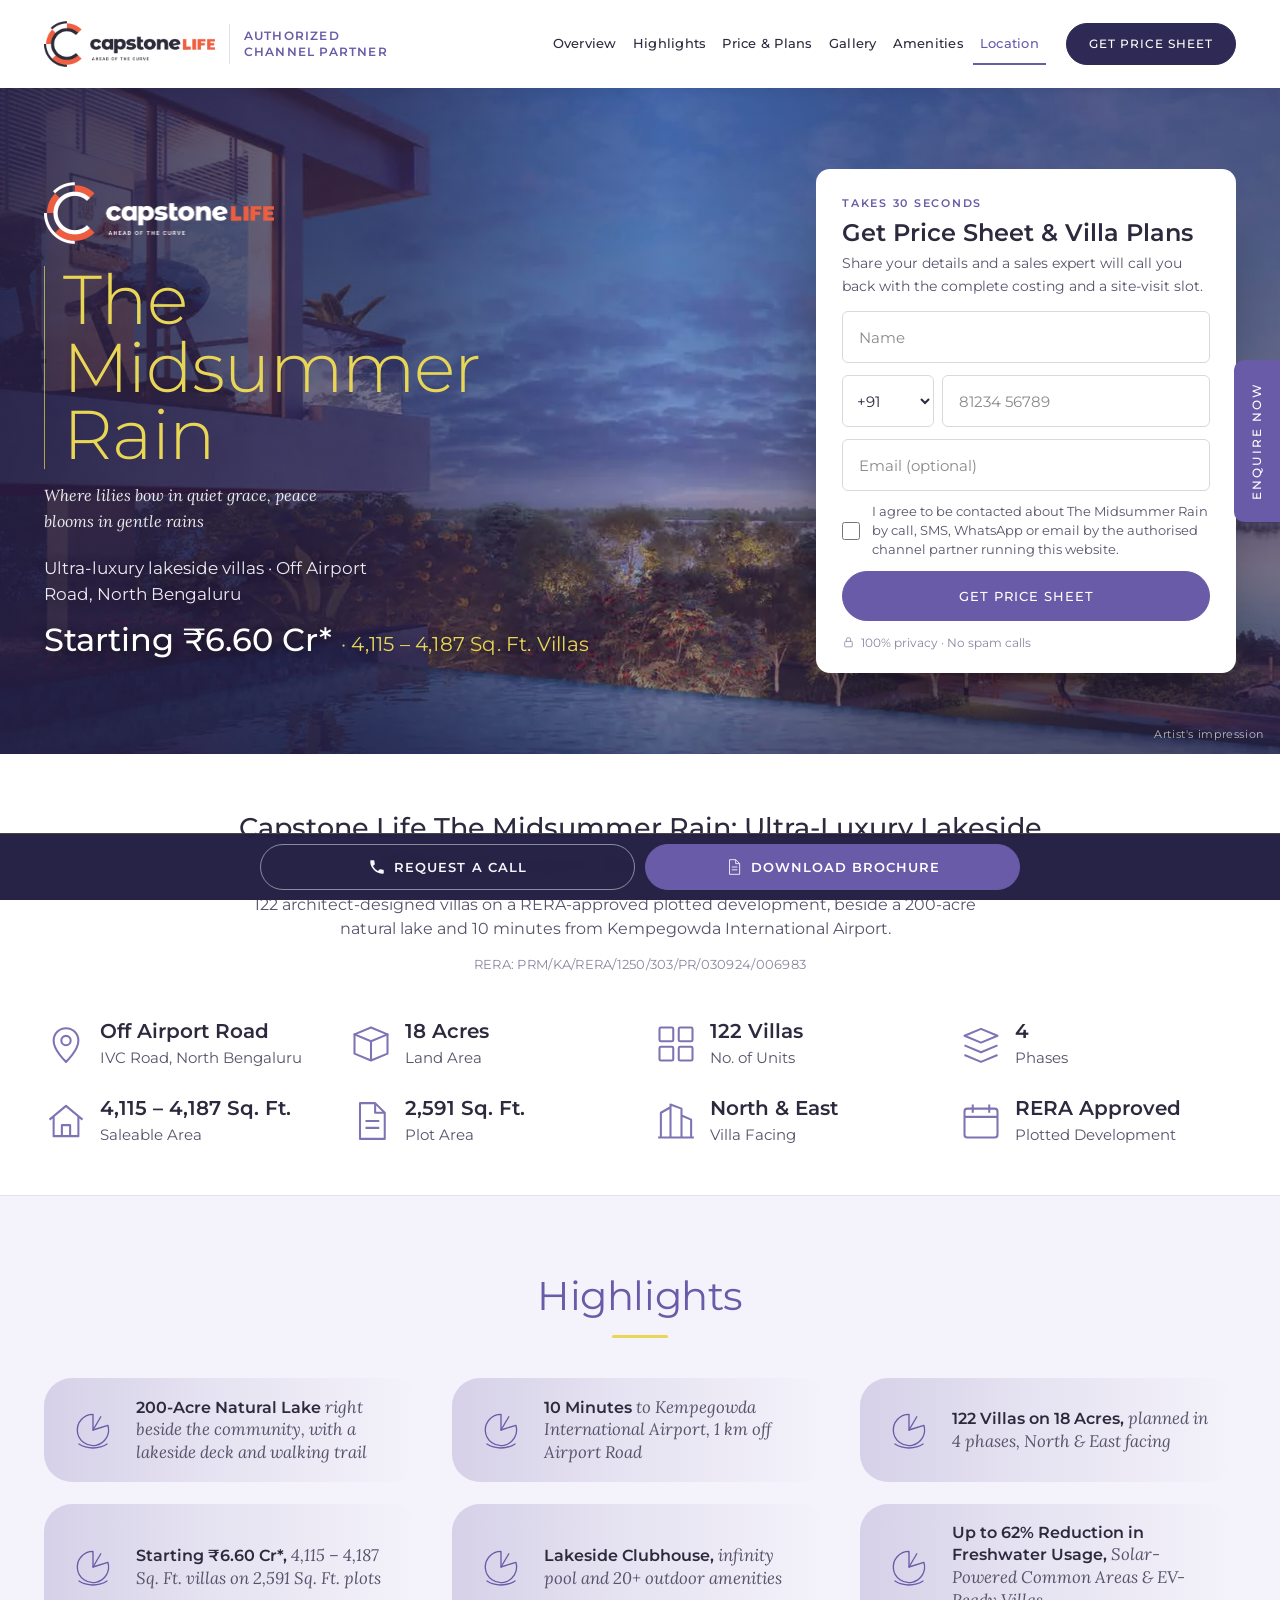
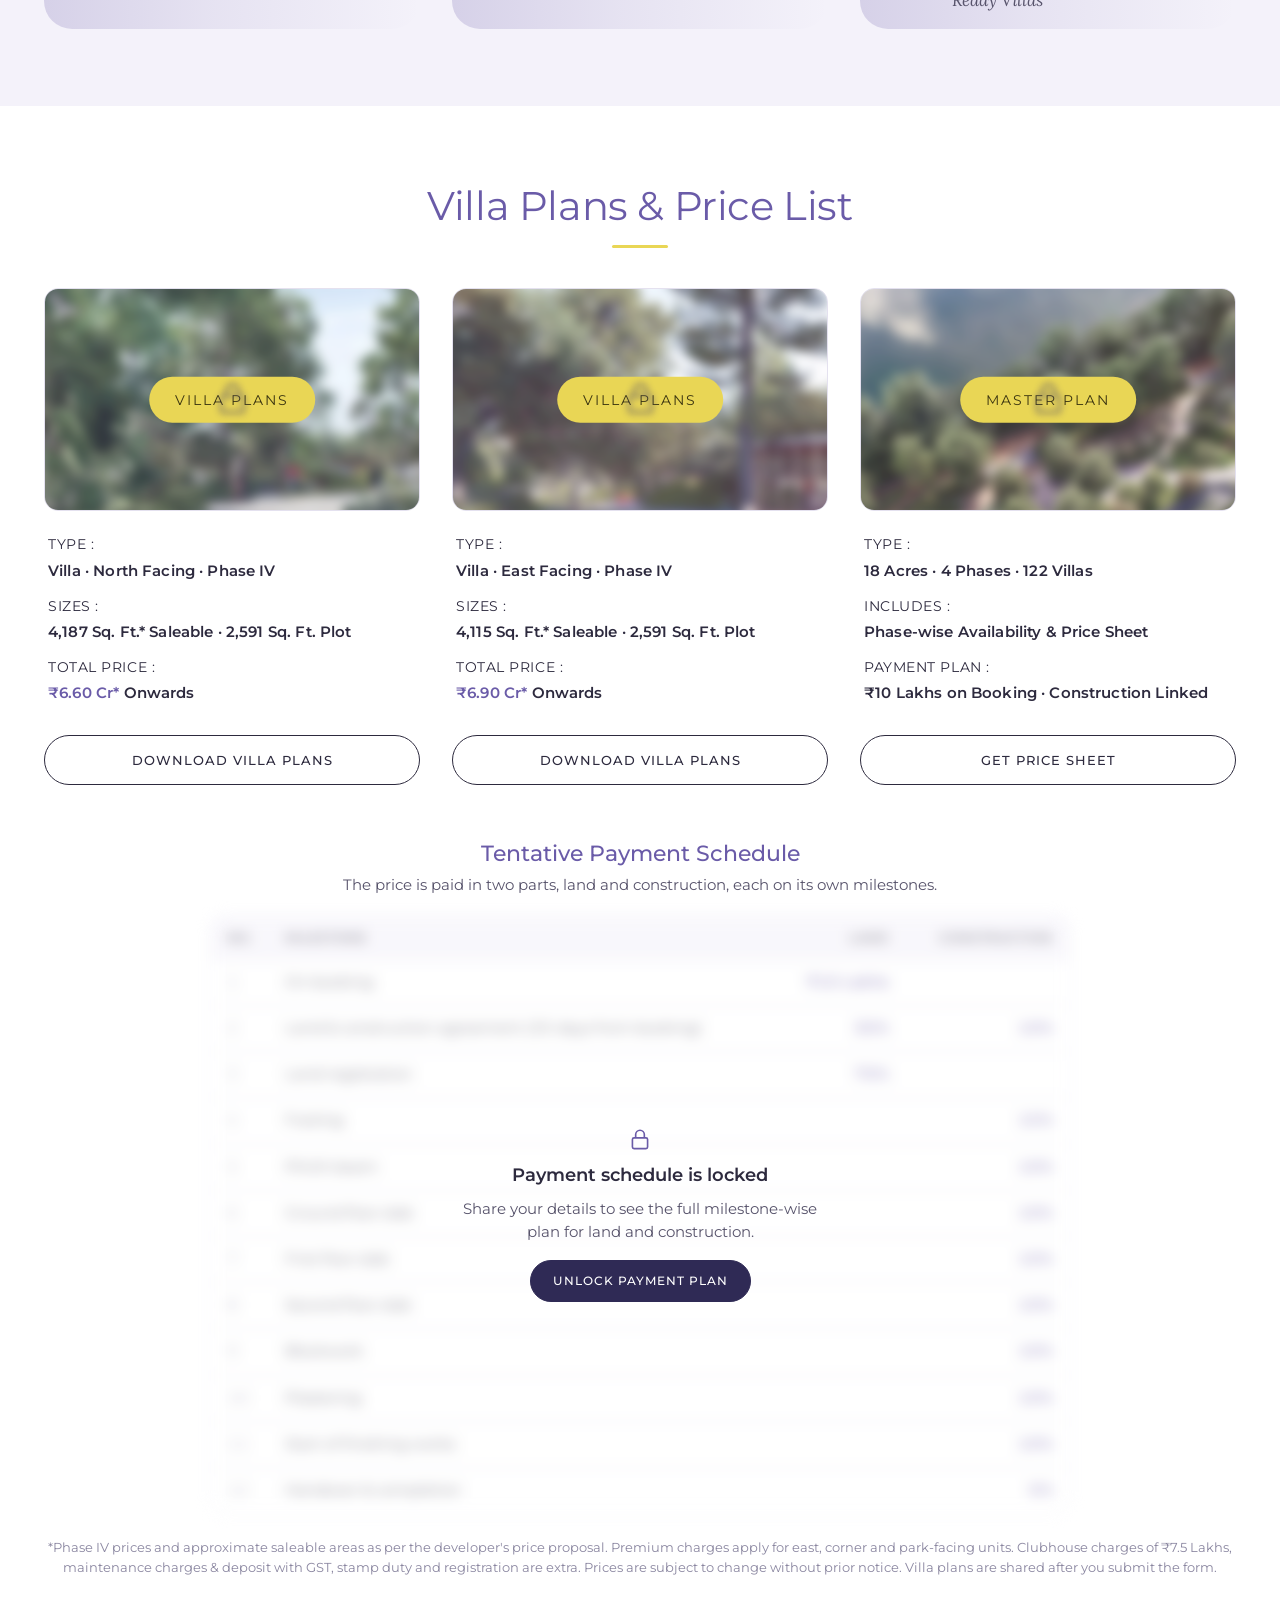
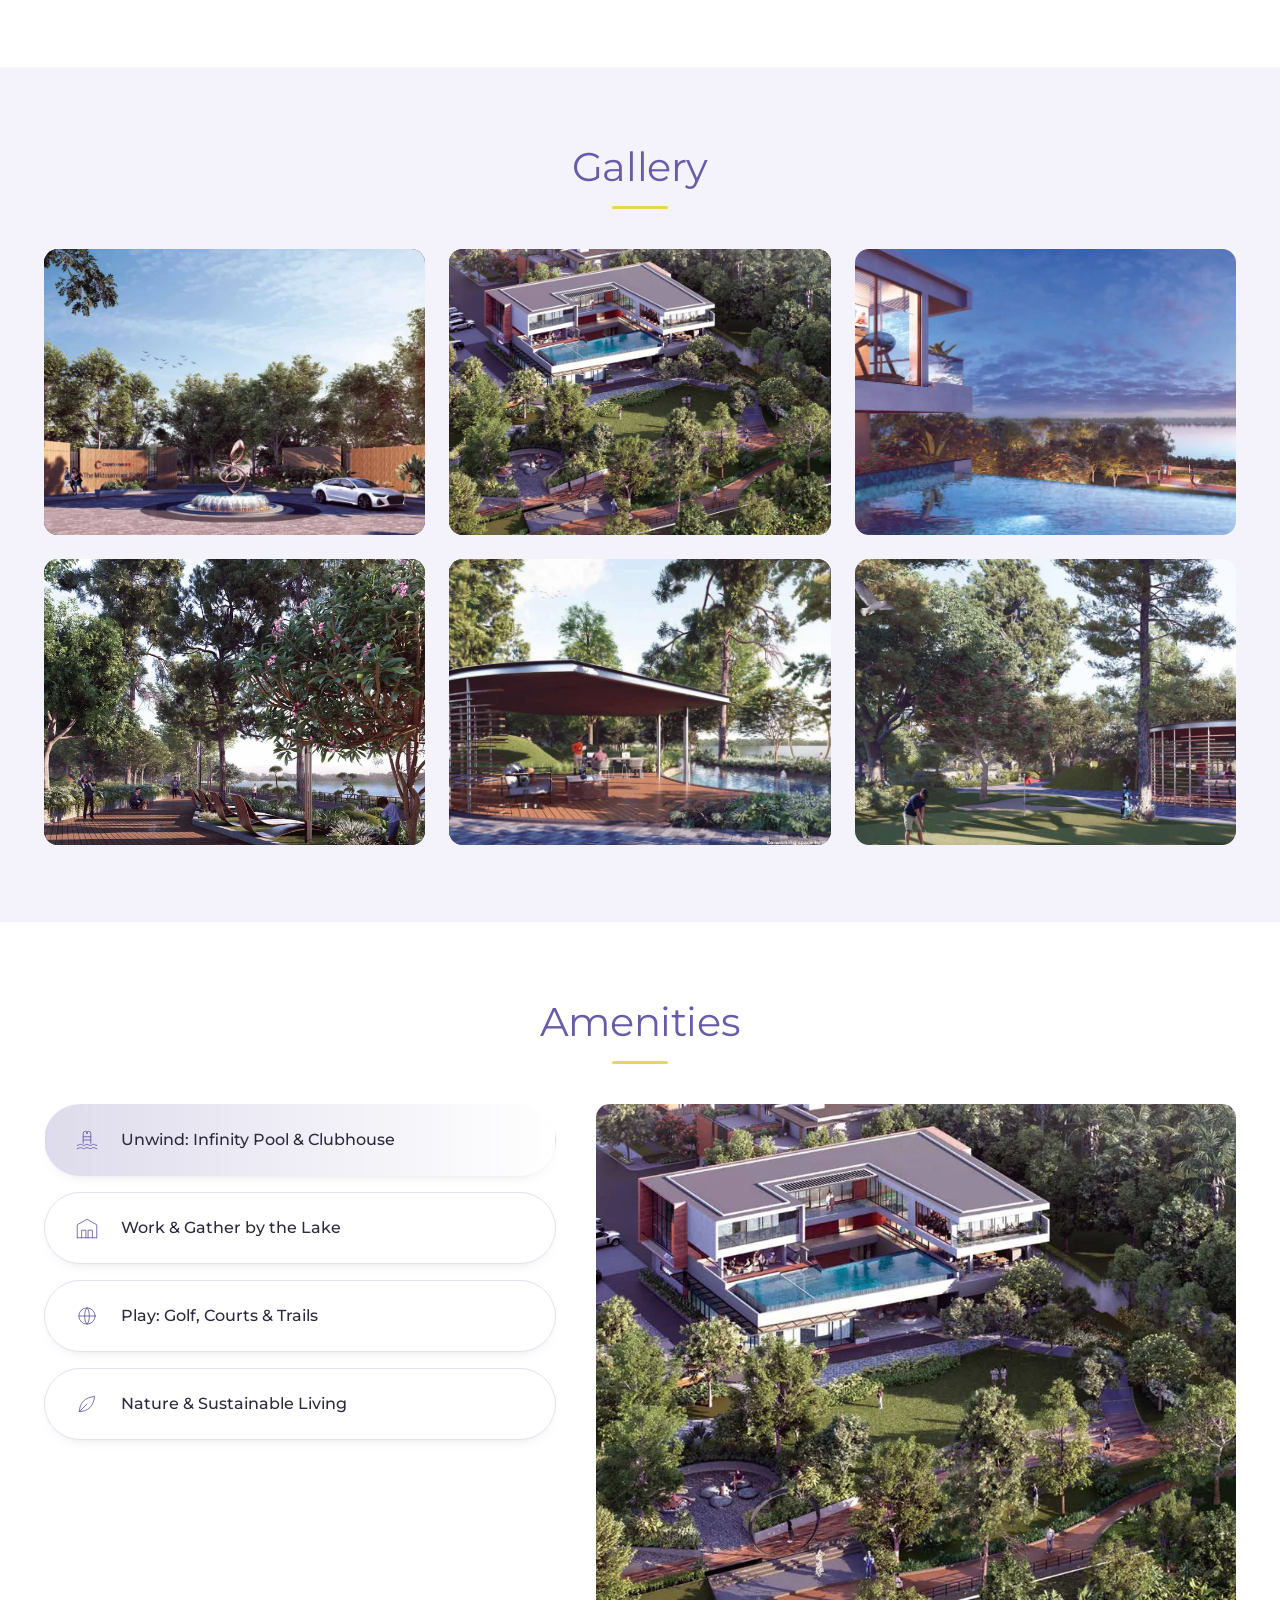
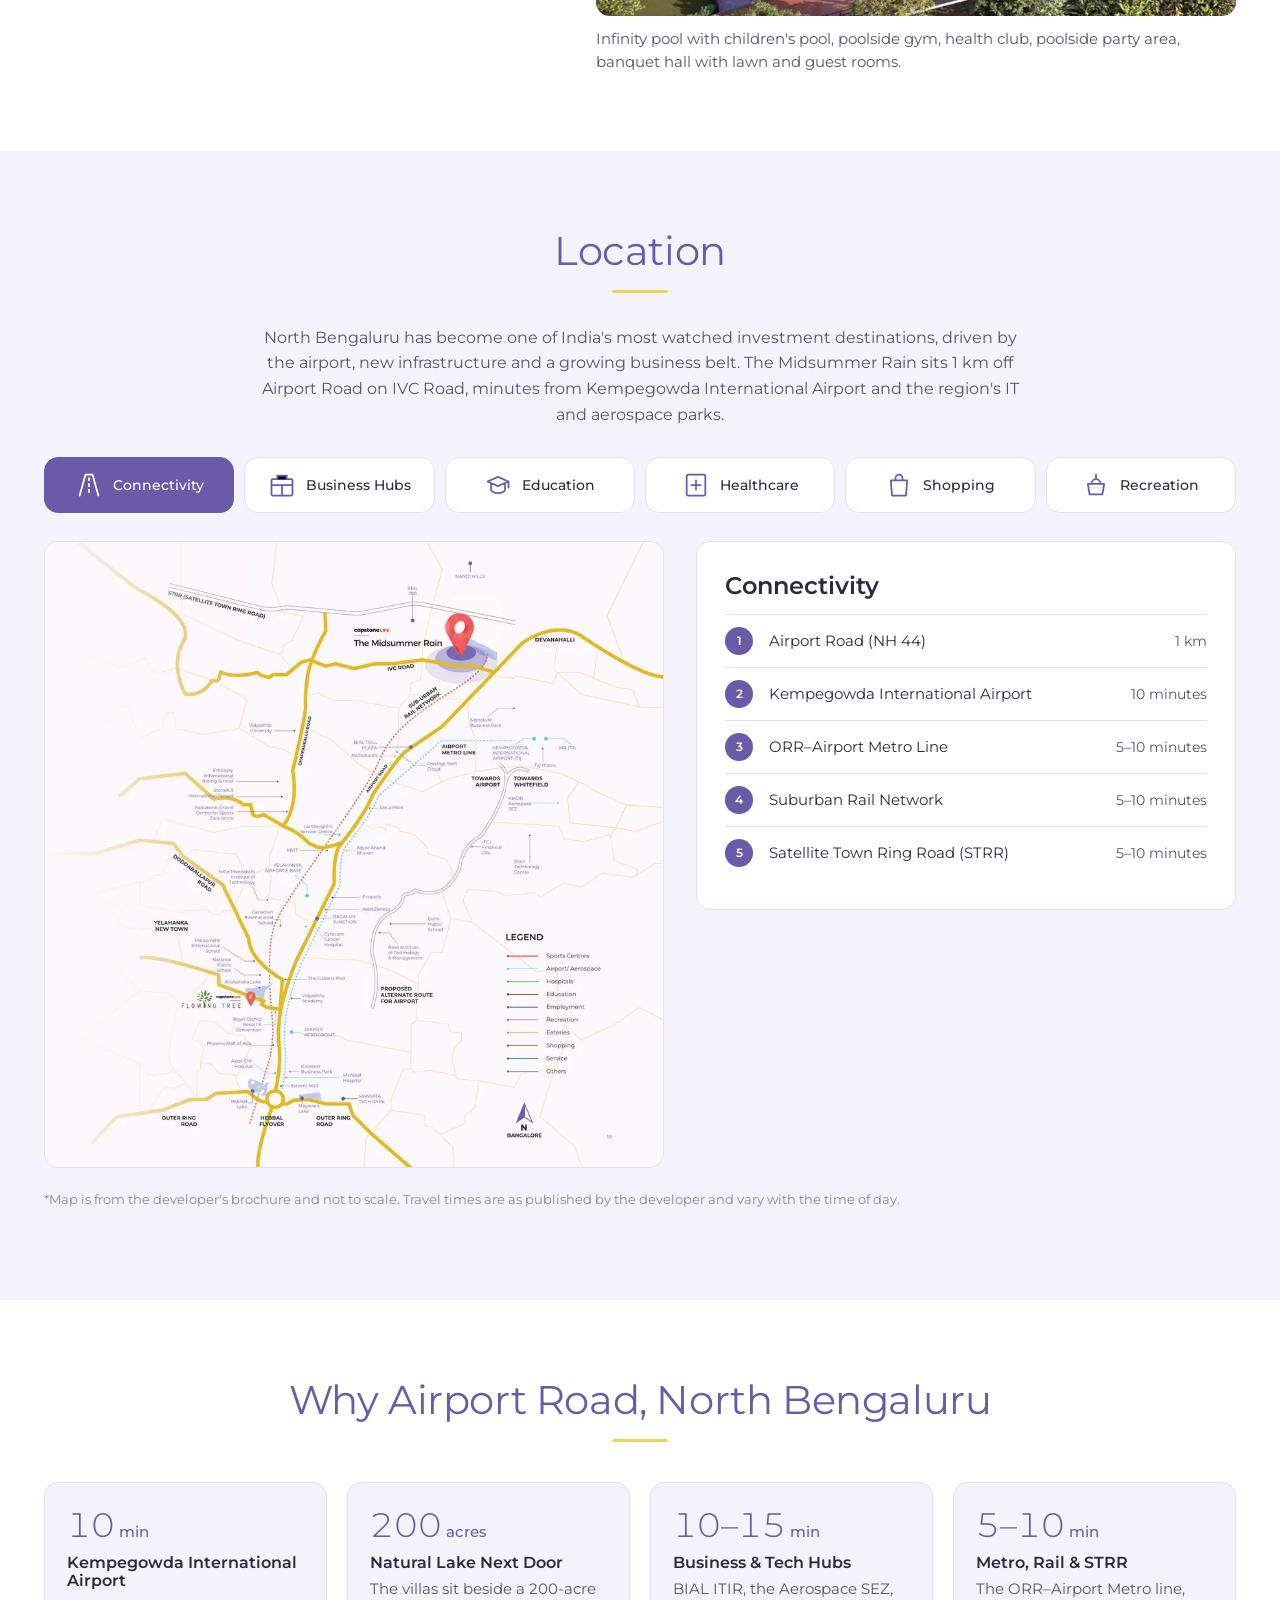
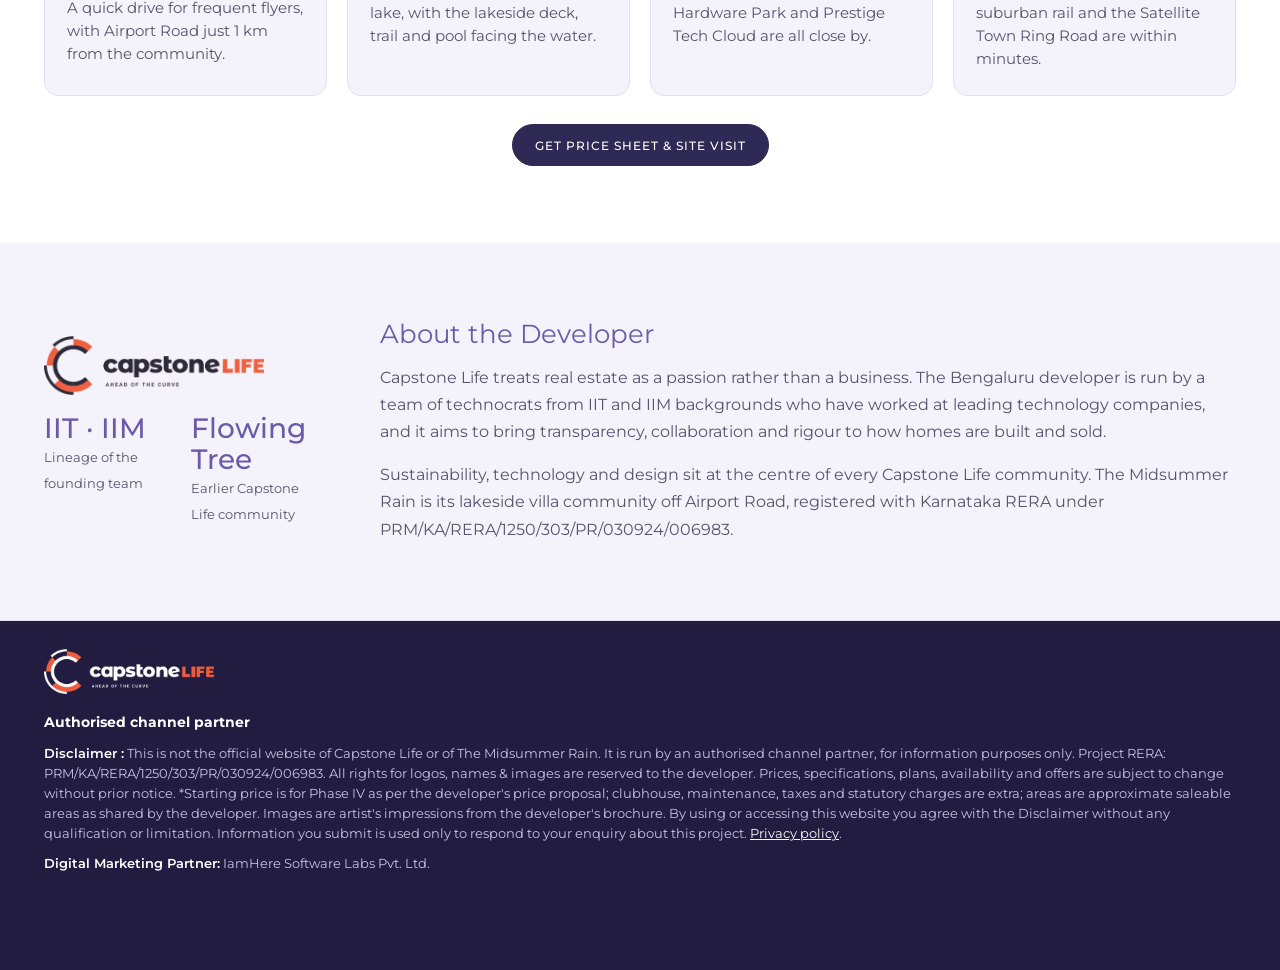
==== index.html @ d6fd60e6 "Add files via upload" ====
<!doctype html><html><head><meta charset=utf8><meta name=viewport content="width=device-width,initial-scale=1,viewport-fit=cover"><style>:root{color-scheme:light;box-sizing:border-box;padding-top:env(safe-area-inset-top,0px);padding-bottom:env(safe-area-inset-bottom,0px)}html{scroll-padding-top:env(safe-area-inset-top,0px)}body{margin:0;padding:0;font:14px -apple-system,BlinkMacSystemFont,sans-serif;background:#fff;color:#000}img{max-width:100%}[hidden]:not([hidden=until-found i]){display:none!important}</style></head><body>
<!DOCTYPE html>
<html lang="en-IN">
<head>
<meta charset="utf-8">
<meta name="viewport" content="width=device-width, initial-scale=1, viewport-fit=cover">
<title>The Midsummer Rain</title>
<meta name="claude:viewport-fit-sides" content="cover">
<meta name="description" content="Capstone Life The Midsummer Rain: ultra-luxury lakeside villas off Airport Road, North Bengaluru. 122 villas on 18 acres in 4 phases, 4,115 – 4,187 sq. ft. villas on 2,591 sq. ft. plots from ₹6.60 Cr*, North & East facing, beside a 200-acre natural lake, 10 minutes from KIAL. RERA approved.">
<meta name="theme-color" content="#2F2A55">
<meta property="og:type" content="website">
<meta property="og:title" content="Capstone Life The Midsummer Rain | Lakeside Villas off Airport Road, North Bengaluru">
<meta property="og:description" content="122 ultra-luxury villas on 18 acres beside a 200-acre natural lake, 10 minutes from Kempegowda International Airport. 4,115 – 4,187 sq. ft. villas from ₹6.60 Cr*.">
<meta property="og:image" content="assets/img/pool-1600.webp">
<meta name="twitter:card" content="summary_large_image">
<link rel="preconnect" href="https://fonts.googleapis.com">
<link rel="preconnect" href="https://fonts.gstatic.com" crossorigin>
<link href="https://fonts.googleapis.com/css2?family=Montserrat:wght@300;400;500;600;700&family=Lora:ital,wght@1,400;1,500&display=swap" rel="stylesheet">
<link rel="stylesheet" href="assets/css/styles.css">
<link rel="stylesheet" href="assets/css/brand.css">
<link rel="stylesheet" href="assets/css/capstone.css">
<script src="assets/js/config.js"></script>
<script>
  window.dataLayer = window.dataLayer || [];
  (function (id) {
    if (!id) return;
    (function(w,d,s,l,i){w[l]=w[l]||[];w[l].push({'gtm.start':new Date().getTime(),event:'gtm.js'});var f=d.getElementsByTagName(s)[0],j=d.createElement(s),dl=l!='dataLayer'?'&l='+l:'';j.async=true;j.src='https://www.googletagmanager.com/gtm.js?id='+i+dl;f.parentNode.insertBefore(j,f);})(window,document,'script','dataLayer',id);
  })(window.SS_CONFIG && window.SS_CONFIG.gtmId);
</script>
<script type="application/ld+json">
{
  "@context": "https://schema.org",
  "@type": "Residence",
  "name": "Capstone Life The Midsummer Rain",
  "description": "Ultra-luxury lakeside villas on a RERA-approved plotted development by Capstone Life, off Airport Road, North Bengaluru.",
  "address": {"@type": "PostalAddress", "addressLocality": "Bengaluru", "addressRegion": "Karnataka", "addressCountry": "IN"}
}
</script>
</head>

<body>
<svg class="sprite" width="0" height="0" aria-hidden="true" focusable="false">
  <symbol id="i-phone" viewBox="0 0 24 24"><path fill="currentColor" d="M6.6 10.8a15.1 15.1 0 0 0 6.6 6.6l2.2-2.2c.3-.3.7-.4 1-.2 1.1.4 2.3.6 3.6.6.6 0 1 .4 1 1V20c0 .6-.4 1-1 1A17 17 0 0 1 3 4c0-.6.4-1 1-1h3.5c.6 0 1 .4 1 1 0 1.3.2 2.5.6 3.6.1.3 0 .7-.2 1z"/></symbol>
  <symbol id="i-wa" viewBox="0 0 24 24"><path fill="currentColor" d="M12 2a10 10 0 0 0-8.6 15.1L2 22l5-1.3A10 10 0 1 0 12 2zm0 18.2c-1.6 0-3.1-.4-4.4-1.2l-.3-.2-3 .8.8-2.9-.2-.3A8.2 8.2 0 1 1 12 20.2zm4.5-6.1c-.2-.1-1.5-.7-1.7-.8-.2-.1-.4-.1-.6.1l-.8 1c-.1.2-.3.2-.5.1a6.7 6.7 0 0 1-3.3-2.9c-.3-.4.2-.4.7-1.4.1-.2 0-.3 0-.5l-.8-1.8c-.2-.5-.4-.4-.6-.4h-.5c-.2 0-.5.1-.7.3-.2.3-.9.9-.9 2.2s.9 2.5 1 2.7c.1.2 1.8 2.8 4.4 3.9 1.6.7 2.3.8 3.1.6.5-.1 1.5-.6 1.7-1.2.2-.6.2-1.1.2-1.2-.1-.1-.3-.2-.5-.3z"/></symbol>
  <symbol id="i-lock" viewBox="0 0 24 24"><rect x="5" y="10" width="14" height="10" rx="1.5" fill="none" stroke="currentColor" stroke-width="1.5"/><path d="M8 10V7a4 4 0 0 1 8 0v3" fill="none" stroke="currentColor" stroke-width="1.5"/></symbol>
  <symbol id="i-check" viewBox="0 0 24 24"><circle cx="12" cy="12" r="11" fill="none" stroke="currentColor" stroke-width="1.4"/><path d="M7 12.5l3.2 3.2L17 9" fill="none" stroke="currentColor" stroke-width="1.8" stroke-linecap="round" stroke-linejoin="round"/></symbol>
  <symbol id="i-close" viewBox="0 0 24 24"><path d="M6 6l12 12M18 6L6 18" stroke="currentColor" stroke-width="1.8" stroke-linecap="round"/></symbol>
  <symbol id="i-school" viewBox="0 0 24 24"><path d="M3 9l9-4 9 4-9 4z M6 11v5c0 1.5 3 3 6 3s6-1.5 6-3v-5M21 9v6" fill="none" stroke="currentColor" stroke-width="1.5" stroke-linejoin="round"/></symbol>
  <symbol id="i-hospital" viewBox="0 0 24 24"><rect x="4" y="3" width="16" height="18" rx="1.5" fill="none" stroke="currentColor" stroke-width="1.5"/><path d="M12 8v8M8 12h8" stroke="currentColor" stroke-width="1.5" stroke-linecap="round"/></symbol>
  <symbol id="i-office" viewBox="0 0 24 24"><rect x="3" y="7" width="18" height="14" rx="1" fill="none" stroke="currentColor" stroke-width="1.5"/><path d="M8 7V4h8v3M3 12h18M12 12v9" stroke="currentColor" stroke-width="1.5"/></symbol>
  <symbol id="i-leisure" viewBox="0 0 24 24"><path d="M5 11h14l-1.5 9h-11zM8 11a4 4 0 0 1 8 0M12 3v3" fill="none" stroke="currentColor" stroke-width="1.5" stroke-linecap="round" stroke-linejoin="round"/></symbol>
  <symbol id="i-bag" viewBox="0 0 24 24"><path d="M5 8h14l-1 13H6z M9 8V6a3 3 0 0 1 6 0v2" fill="none" stroke="currentColor" stroke-width="1.5" stroke-linejoin="round"/></symbol>
  <symbol id="i-road" viewBox="0 0 24 24"><path d="M4 21L9 3h6l5 18M12 6v2M12 11v2M12 16v2" fill="none" stroke="currentColor" stroke-width="1.5" stroke-linecap="round" stroke-linejoin="round"/></symbol>
  <symbol id="i-lily" viewBox="0 0 64 64"><g fill="none" stroke="currentColor" stroke-width="1.7" stroke-linecap="round" stroke-linejoin="round"><path d="M32 12a20 20 0 1 0 19 14L32 32z"/><path d="M32 32l10-17M14 50c6 4 12 5 18 5s12-1 18-5"/></g></symbol>
  <symbol id="i-root" viewBox="0 0 64 64"><g fill="none" stroke="currentColor" stroke-width="1.7" stroke-linecap="round" stroke-linejoin="round"><circle cx="32" cy="17" r="11"/><path d="M32 28v12M32 40c-3 5-9 7-15 8M32 40c3 5 9 7 15 8M32 40v14M26 45c-2 4-2 7-1 11M38 45c2 4 2 7 1 11M10 40h44"/></g></symbol>
  <!-- key fact icons -->
  <symbol id="f-pin" viewBox="0 0 32 32"><g fill="none" stroke="currentColor" stroke-width="1.5" stroke-linejoin="round"><path d="M16 29s9-8.2 9-15.5a9 9 0 0 0-18 0C7 20.8 16 29 16 29z"/><circle cx="16" cy="13.5" r="3.4"/></g></symbol>
  <symbol id="f-area" viewBox="0 0 32 32"><g fill="none" stroke="currentColor" stroke-width="1.5" stroke-linecap="round" stroke-linejoin="round"><path d="M4 9l12-5 12 5-12 5z"/><path d="M4 9v14l12 5 12-5V9M16 14v14"/></g></symbol>
  <symbol id="f-units" viewBox="0 0 32 32"><g fill="none" stroke="currentColor" stroke-width="1.5" stroke-linejoin="round"><rect x="4" y="4" width="10" height="10" rx="1"/><rect x="18" y="4" width="10" height="10" rx="1"/><rect x="4" y="18" width="10" height="10" rx="1"/><rect x="18" y="18" width="10" height="10" rx="1"/></g></symbol>
  <symbol id="f-tower" viewBox="0 0 32 32"><g fill="none" stroke="currentColor" stroke-width="1.5" stroke-linejoin="round"><path d="M5 28V10l7-4v22M12 28V4l8 3v21M20 28V12l7 3v13M3 28h26"/></g></symbol>
  <symbol id="f-floors" viewBox="0 0 32 32"><g fill="none" stroke="currentColor" stroke-width="1.5" stroke-linejoin="round"><path d="M4 24l12 5 12-5M4 17l12 5 12-5M4 10l12-5 12 5-12 5z"/></g></symbol>
  <symbol id="f-home" viewBox="0 0 32 32"><g fill="none" stroke="currentColor" stroke-width="1.5" stroke-linejoin="round"><path d="M4 15L16 5l12 10M7 13v14h18V13"/><path d="M13 27v-8h6v8"/></g></symbol>
  <symbol id="f-doc" viewBox="0 0 32 32"><g fill="none" stroke="currentColor" stroke-width="1.5" stroke-linejoin="round"><path d="M8 3h11l7 7v19H8z M19 3v7h7"/><path d="M12 16h10M12 21h10"/></g></symbol>
  <symbol id="f-cal" viewBox="0 0 32 32"><g fill="none" stroke="currentColor" stroke-width="1.5" stroke-linejoin="round"><rect x="4" y="7" width="24" height="21" rx="2"/><path d="M4 13h24M10 4v6M22 4v6"/></g></symbol>
  <!-- amenity / zone icons -->
  <symbol id="a-pool" viewBox="0 0 48 48"><g fill="none" stroke="currentColor" stroke-width="1.6" stroke-linecap="round"><path d="M17 30V12a4 4 0 0 1 8 0M31 30V12a4 4 0 0 0-8 0M17 18h14M17 24h14"/><path d="M6 34c3 0 3-2 6-2s3 2 6 2 3-2 6-2 3 2 6 2 3-2 6-2 3 2 6 2M6 40c3 0 3-2 6-2s3 2 6 2 3-2 6-2 3 2 6 2 3-2 6-2 3 2 6 2"/></g></symbol>
  <symbol id="a-sport" viewBox="0 0 48 48"><g fill="none" stroke="currentColor" stroke-width="1.6" stroke-linecap="round"><circle cx="24" cy="24" r="15"/><path d="M9 24h30M24 9c-6 4-6 26 0 30M24 9c6 4 6 26 0 30"/></g></symbol>
  <symbol id="a-club" viewBox="0 0 48 48"><g fill="none" stroke="currentColor" stroke-width="1.6" stroke-linecap="round" stroke-linejoin="round"><path d="M6 42V18l18-10 18 10v24M6 42h36M14 42V28h8v14M26 42V28h8v14"/></g></symbol>
  <symbol id="a-leaf" viewBox="0 0 48 48"><g fill="none" stroke="currentColor" stroke-width="1.6" stroke-linecap="round" stroke-linejoin="round"><path d="M10 38c0-16 10-26 28-28-2 18-12 28-28 28zm0 0l14-14"/></g></symbol>
  <symbol id="a-kids" viewBox="0 0 48 48"><g fill="none" stroke="currentColor" stroke-width="1.6" stroke-linecap="round" stroke-linejoin="round"><path d="M8 42l6-28h20l6 28M14 14l20 28M34 14L14 42"/><path d="M4 42h40"/></g></symbol>
  <symbol id="a-top" viewBox="0 0 48 48"><g fill="none" stroke="currentColor" stroke-width="1.6" stroke-linecap="round" stroke-linejoin="round"><path d="M24 6v6M12 18h24l-12 24z"/><path d="M15 24h18M18 30h12"/></g></symbol>
  <symbol id="a-amph" viewBox="0 0 48 48"><g fill="none" stroke="currentColor" stroke-width="1.6" stroke-linecap="round"><path d="M6 36a18 18 0 0 1 36 0M12 36a12 12 0 0 1 24 0M18 36a6 6 0 0 1 12 0M4 40h40"/></g></symbol>
  <symbol id="a-court" viewBox="0 0 48 48"><g fill="none" stroke="currentColor" stroke-width="1.6" stroke-linecap="round" stroke-linejoin="round"><circle cx="24" cy="24" r="17"/><circle cx="24" cy="24" r="6"/><path d="M24 7v4M24 37v4M7 24h4M37 24h4"/></g></symbol>
  <!-- drawn plan placeholders -->
</svg>
<a class="skip" href="#main">Skip to content</a>

<!-- ============ HEADER ============ -->
<header class="site-header" id="top">
  <div class="wrap header-inner">
    <a class="brand brand-cp" href="#top" aria-label="Capstone Life, authorized channel partner. Back to top"><img src="assets/img/capstone-logo.png" width="921" height="248" alt="Capstone Life"><span class="cp-div" aria-hidden="true"></span><span class="cp-label">Authorized<br>Channel Partner</span></a>
    <nav class="site-nav" id="site-nav" aria-label="Sections">
      <a href="#intro">Overview</a>
      <a href="#highlights">Highlights</a>
      <a href="#pricing">Price &amp; Plans</a>
      <a href="#gallery">Gallery</a>
      <a href="#amenities">Amenities</a>
      <a href="#location">Location</a>
    </nav>
    <div class="head-right">
      <a class="phone-pill js-phone" href="#" data-cta="header_call" aria-label="Call sales">
        <span class="flag" aria-hidden="true"><i></i><i></i><i></i></span>
        <span>+91 <span class="js-phone-text"></span></span>
      </a>
      <button class="btn head-cta js-open-enquiry" type="button" data-cta="header_price" data-intent="price">Get Price Sheet</button>
      <button class="menu-btn" type="button" aria-controls="site-nav" aria-expanded="false" aria-label="Open menu"><span></span><span></span><span></span></button>
    </div>
  </div>
</header>

<main id="main">

<!-- ============ HERO ============ -->
<section class="banner hero hero--art" id="hero" aria-label="The Midsummer Rain">
  <img class="hero-photo" src="assets/img/pool-1600.webp" srcset="assets/img/pool-900.webp 900w, assets/img/pool-1600.webp 1600w" sizes="100vw" width="1600" height="1029" alt="Artist's impression of the infinity pool overlooking the natural lake at dusk" fetchpriority="high">
  <div class="hero-scrim" aria-hidden="true"></div>
  <p class="hero-credit">Artist's impression</p>
  <div class="wrap hero-grid">
    <div class="hero-copy">
      <img class="hero-logo" src="assets/img/capstone-logo-white.png" width="921" height="248" alt="Capstone Life">
      <p class="hero-name">The<br>Midsummer<br>Rain</p>
      <p class="hero-tagline">Where lilies bow in quiet grace, peace blooms in gentle rains</p>
      <p class="hero-line">Ultra-luxury lakeside villas · Off Airport Road, North Bengaluru</p>
      <p class="hero-price">Starting ₹6.60 Cr* <span>· 4,115 – 4,187 Sq. Ft. Villas</span></p>
    </div>
    <div class="hero-form">
      <p class="hf-tag">Takes 30 seconds</p>
      <p class="form-title">Get Price Sheet &amp; Villa Plans</p>
      <p class="form-lede">Share your details and a sales expert will call you back with the complete costing and a site-visit slot.</p>
      <div class="js-form-slot" data-form-id="hero" data-submit-label="Get Price Sheet"></div>
      <p class="assure"><svg aria-hidden="true" width="13" height="13"><use href="#i-lock"/></svg> 100% privacy · No spam calls</p>
    </div>
  </div>
</section>

<!-- ============ INTRO + KEY FACTS ============ -->
<section class="intro-band" id="intro" aria-labelledby="hero-title">
  <div class="wrap">
    <div class="intro-top">
      <div class="intro-text">
        <h1 id="hero-title">Capstone Life The Midsummer Rain: Ultra-Luxury Lakeside Villas <em>off Airport Road, North Bengaluru</em></h1>
        <p class="intro-sub">122 architect-designed villas on a RERA-approved plotted development, beside a 200-acre natural lake and 10 minutes from Kempegowda International Airport.</p>
        <p class="intro-rera">RERA: PRM/KA/RERA/1250/303/PR/030924/006983</p>
      </div>
    </div>
    <ul class="kf-grid">
      <li><svg aria-hidden="true" width="44" height="44"><use href="#f-pin"/></svg><div><strong>Off Airport Road</strong><span>IVC Road, North Bengaluru</span></div></li>
      <li><svg aria-hidden="true" width="44" height="44"><use href="#f-area"/></svg><div><strong>18 Acres</strong><span>Land Area</span></div></li>
      <li><svg aria-hidden="true" width="44" height="44"><use href="#f-units"/></svg><div><strong>122 Villas</strong><span>No. of Units</span></div></li>
      <li><svg aria-hidden="true" width="44" height="44"><use href="#f-floors"/></svg><div><strong>4</strong><span>Phases</span></div></li>
      <li><svg aria-hidden="true" width="44" height="44"><use href="#f-home"/></svg><div><strong>4,115 – 4,187 Sq. Ft.</strong><span>Saleable Area</span></div></li>
      <li><svg aria-hidden="true" width="44" height="44"><use href="#f-doc"/></svg><div><strong>2,591 Sq. Ft.</strong><span>Plot Area</span></div></li>
      <li><svg aria-hidden="true" width="44" height="44"><use href="#f-tower"/></svg><div><strong>North &amp; East</strong><span>Villa Facing</span></div></li>
      <li><svg aria-hidden="true" width="44" height="44"><use href="#f-cal"/></svg><div><strong>RERA Approved</strong><span>Plotted Development</span></div></li>
    </ul>
  </div>
</section>

<!-- ============ HIGHLIGHTS ============ -->
<section class="section highlights" id="highlights" aria-labelledby="hl-title">
  <div class="wrap">
    <h2 id="hl-title" class="display center">Highlights</h2>
    <ul class="hl-grid">
      <li><svg aria-hidden="true" width="58" height="58"><use href="#i-lily"/></svg><p><strong>200-Acre Natural Lake</strong> <em>right beside the community, with a lakeside deck and walking trail</em></p></li>
      <li><svg aria-hidden="true" width="58" height="58"><use href="#i-lily"/></svg><p><strong>10 Minutes</strong> <em>to Kempegowda International Airport, 1 km off Airport Road</em></p></li>
      <li><svg aria-hidden="true" width="58" height="58"><use href="#i-lily"/></svg><p><strong>122 Villas on 18 Acres,</strong> <em>planned in 4 phases, North &amp; East facing</em></p></li>
      <li><svg aria-hidden="true" width="58" height="58"><use href="#i-lily"/></svg><p><strong>Starting ₹6.60 Cr*,</strong> <em>4,115 – 4,187 Sq. Ft. villas on 2,591 Sq. Ft. plots</em></p></li>
      <li><svg aria-hidden="true" width="58" height="58"><use href="#i-lily"/></svg><p><strong>Lakeside Clubhouse,</strong> <em>infinity pool and 20+ outdoor amenities</em></p></li>
      <li><svg aria-hidden="true" width="58" height="58"><use href="#i-lily"/></svg><p><strong>Up to 62% Reduction in Freshwater Usage,</strong> <em>Solar-Powered Common Areas &amp; EV-Ready Villas</em></p></li>
    </ul>
  </div>
</section>

<!-- ============ FLOOR PLANS & PRICE LIST ============ -->
<section class="section pricing" id="pricing" aria-labelledby="pricing-title">
  <div class="wrap">
    <h2 id="pricing-title" class="display center">Villa Plans &amp; Price List</h2>
    <div class="fp-grid">
      <article class="fp-card">
        <button class="fp-img js-open-enquiry" type="button" data-cta="pricing_north_img" data-intent="floor_plan" data-config="North Facing Villa" aria-label="Get the North-facing villa plans">
          <img src="assets/img/play-900.webp" width="900" height="645" alt="" loading="lazy" decoding="async">
          <span class="fp-pill"><svg aria-hidden="true" width="14" height="14"><use href="#i-lock"/></svg>Villa Plans</span>
        </button>
        <dl class="fp-info">
          <div><dt>Type :</dt><dd>Villa · North Facing · Phase IV</dd></div>
          <div><dt>Sizes :</dt><dd>4,187 Sq. Ft.* Saleable · 2,591 Sq. Ft. Plot</dd></div>
          <div><dt>Total Price :</dt><dd><b>₹6.60 Cr*</b> Onwards</dd></div>
        </dl>
        <button class="btn-outline js-open-enquiry" type="button" data-cta="pricing_north" data-intent="floor_plan" data-config="North Facing Villa">Download Villa Plans</button>
      </article>
      <article class="fp-card">
        <button class="fp-img js-open-enquiry" type="button" data-cta="pricing_east_img" data-intent="floor_plan" data-config="East Facing Villa" aria-label="Get the East-facing villa plans">
          <img src="assets/img/golf-900.webp" width="900" height="864" alt="" loading="lazy" decoding="async">
          <span class="fp-pill"><svg aria-hidden="true" width="14" height="14"><use href="#i-lock"/></svg>Villa Plans</span>
        </button>
        <dl class="fp-info">
          <div><dt>Type :</dt><dd>Villa · East Facing · Phase IV</dd></div>
          <div><dt>Sizes :</dt><dd>4,115 Sq. Ft.* Saleable · 2,591 Sq. Ft. Plot</dd></div>
          <div><dt>Total Price :</dt><dd><b>₹6.90 Cr*</b> Onwards</dd></div>
        </dl>
        <button class="btn-outline js-open-enquiry" type="button" data-cta="pricing_east" data-intent="floor_plan" data-config="East Facing Villa">Download Villa Plans</button>
      </article>
      <article class="fp-card">
        <button class="fp-img js-open-enquiry" type="button" data-cta="pricing_master_img" data-intent="price" aria-label="Get the master plan and price sheet">
          <img src="assets/img/aerial-lake-900.webp" width="900" height="589" alt="" loading="lazy" decoding="async">
          <span class="fp-pill"><svg aria-hidden="true" width="14" height="14"><use href="#i-lock"/></svg>Master Plan</span>
        </button>
        <dl class="fp-info">
          <div><dt>Type :</dt><dd>18 Acres · 4 Phases · 122 Villas</dd></div>
          <div><dt>Includes :</dt><dd>Phase-wise Availability &amp; Price Sheet</dd></div>
          <div><dt>Payment Plan :</dt><dd>₹10 Lakhs on Booking · Construction Linked</dd></div>
        </dl>
        <button class="btn-outline js-open-enquiry" type="button" data-cta="pricing_sheet" data-intent="price">Get Price Sheet</button>
      </article>
    </div>
    <div class="pay-sched">
      <h3 class="pay-title">Tentative Payment Schedule</h3>
      <p class="pay-lede">The price is paid in two parts, land and construction, each on its own milestones.</p>
      <div class="pay-gate js-pay-gate"><div class="pay-wrap" inert aria-hidden="true"><table class="pay-table"><thead><tr><th scope="col">No.</th><th scope="col">Milestone</th><th scope="col">Land</th><th scope="col">Construction</th></tr></thead><tbody><tr><td>1</td><td>On booking</td><td>₹10 Lakhs</td><td></td></tr><tr><td>2</td><td>Land &amp; construction agreement (30 days from booking)</td><td>30%</td><td>10%</td></tr><tr><td>3</td><td>Land registration</td><td>70%</td><td></td></tr><tr><td>4</td><td>Footing</td><td></td><td>15%</td></tr><tr><td>5</td><td>Plinth beam</td><td></td><td>10%</td></tr><tr><td>6</td><td>Ground floor slab</td><td></td><td>10%</td></tr><tr><td>7</td><td>First floor slab</td><td></td><td>10%</td></tr><tr><td>8</td><td>Second floor slab</td><td></td><td>10%</td></tr><tr><td>9</td><td>Blockwork</td><td></td><td>10%</td></tr><tr><td>10</td><td>Plastering</td><td></td><td>10%</td></tr><tr><td>11</td><td>Start of finishing works</td><td></td><td>10%</td></tr><tr><td>12</td><td>Handover &amp; completion</td><td></td><td>5%</td></tr></tbody></table></div>
        <div class="pay-lock js-pay-lock">
          <svg aria-hidden="true" width="26" height="26"><use href="#i-lock"/></svg>
          <p class="pay-lock-title">Payment schedule is locked</p>
          <p class="pay-lock-text">Share your details to see the full milestone-wise plan for land and construction.</p>
          <button class="btn js-open-enquiry" type="button" data-cta="payment_schedule_unlock" data-intent="payment_plan">Unlock Payment Plan</button>
        </div>
      </div>
    </div>
    <p class="fineprint center">*Phase IV prices and approximate saleable areas as per the developer's price proposal. Premium charges apply for east, corner and park-facing units. Clubhouse charges of ₹7.5 Lakhs, maintenance charges &amp; deposit with GST, stamp duty and registration are extra. Prices are subject to change without prior notice. Villa plans are shared after you submit the form.</p>
  </div>
</section>

<!-- ============ GALLERY ============ -->
<section class="section gallery-sec" id="gallery" aria-labelledby="gallery-title">
  <div class="wrap">
    <h2 id="gallery-title" class="display center">Gallery</h2>
    <div class="g-grid">
      <button class="js-lightbox" type="button" data-full="assets/img/entrance-1600.webp" data-caption="Grand entrance (artist's impression)"><img src="assets/img/entrance-900.webp" width="900" height="864" alt="Artist's impression of the grand entrance" loading="lazy" decoding="async"></button>
      <button class="js-lightbox" type="button" data-full="assets/img/clubhouse-1600.webp" data-caption="Aerial view of the clubhouse (artist's impression)"><img src="assets/img/clubhouse-900.webp" width="900" height="671" alt="Artist's impression of the clubhouse from above" loading="lazy" decoding="async"></button>
      <button class="js-lightbox" type="button" data-full="assets/img/pool-1600.webp" data-caption="Infinity pool overlooking the lake (artist's impression)"><img src="assets/img/pool-900.webp" width="900" height="579" alt="Artist's impression of the infinity pool at dusk" loading="lazy" decoding="async"></button>
      <button class="js-lightbox" type="button" data-full="assets/img/deck-1600.webp" data-caption="Lake view from the deck (artist's impression)"><img src="assets/img/deck-900.webp" width="900" height="494" alt="Artist's impression of the lakeside deck" loading="lazy" decoding="async"></button>
      <button class="js-lightbox" type="button" data-full="assets/img/coworking-1600.webp" data-caption="Co-working space by the lake (artist's impression)"><img src="assets/img/coworking-900.webp" width="900" height="588" alt="Artist's impression of the lakeside co-working pavilion" loading="lazy" decoding="async"></button>
      <button class="js-lightbox" type="button" data-full="assets/img/golf-1600.webp" data-caption="Golf putting green by the lake (artist's impression)"><img src="assets/img/golf-900.webp" width="900" height="864" alt="Artist's impression of the golf putting green" loading="lazy" decoding="async"></button>
    </div>
  </div>
</section>

<!-- ============ AMENITIES ============ -->
<section class="section amenities" id="amenities" aria-labelledby="amenities-title">
  <div class="wrap">
    <h2 id="amenities-title" class="display center">Amenities</h2>
    <div class="am-split">
      <ul class="am-tabs" role="tablist" aria-label="Amenity groups">
        <li><button class="am-tab is-active" type="button" role="tab" aria-selected="true" data-target="am-club"><span class="am-ic"><svg aria-hidden="true" width="26" height="26"><use href="#a-pool"/></svg></span>Unwind: Infinity Pool &amp; Clubhouse</button></li>
        <li><button class="am-tab" type="button" role="tab" aria-selected="false" data-target="am-lake"><span class="am-ic"><svg aria-hidden="true" width="26" height="26"><use href="#a-club"/></svg></span>Work &amp; Gather by the Lake</button></li>
        <li><button class="am-tab" type="button" role="tab" aria-selected="false" data-target="am-sport"><span class="am-ic"><svg aria-hidden="true" width="26" height="26"><use href="#a-sport"/></svg></span>Play: Golf, Courts &amp; Trails</button></li>
        <li><button class="am-tab" type="button" role="tab" aria-selected="false" data-target="am-green"><span class="am-ic"><svg aria-hidden="true" width="26" height="26"><use href="#a-leaf"/></svg></span>Nature &amp; Sustainable Living</button></li>
      </ul>
      <div class="am-panels">
        <figure class="am-panel is-active" id="am-club" role="tabpanel">
          <img src="assets/img/clubhouse-900.webp" width="900" height="671" alt="Artist's impression of the clubhouse and infinity pool" loading="lazy" decoding="async">
          <figcaption>Infinity pool with children's pool, poolside gym, health club, poolside party area, banquet hall with lawn and guest rooms.</figcaption>
        </figure>
        <figure class="am-panel" id="am-lake" role="tabpanel" hidden>
          <img src="assets/img/coworking-900.webp" width="900" height="588" alt="Artist's impression of the co-working space by the lake" loading="lazy" decoding="async">
          <figcaption>Co-working space by the lake, business centre, community kitchen, indoor games room and a lakeside deck.</figcaption>
        </figure>
        <figure class="am-panel" id="am-sport" role="tabpanel" hidden>
          <img src="assets/img/golf-900.webp" width="900" height="864" alt="Artist's impression of the golf putting green" loading="lazy" decoding="async">
          <figcaption>Golf putting green, badminton court, mini soccer, outdoor gym, walking trail and a children's play area by the lake.</figcaption>
        </figure>
        <figure class="am-panel" id="am-green" role="tabpanel" hidden>
          <img src="assets/img/play-900.webp" width="900" height="645" alt="Artist's impression of the green walkways" loading="lazy" decoding="async">
          <figcaption>Butterfly garden &amp; fruit orchards, pet zone, open amphitheatre and community vegetable gardens. Rainwater harvesting, solar common areas, EV charging in every villa and in-situ waste management.</figcaption>
        </figure>
      </div>
    </div>
  </div>
</section>

<!-- ============ LOCATION ============ -->
<section class="section location" id="location" aria-labelledby="loc-title">
  <div class="wrap">
    <h2 id="loc-title" class="display center">Location</h2>
    <p class="loc-intro">North Bengaluru has become one of India's most watched investment destinations, driven by the airport, new infrastructure and a growing business belt. The Midsummer Rain sits 1 km off Airport Road on IVC Road, minutes from Kempegowda International Airport and the region's IT and aerospace parks.</p>
    <ul class="loc-tabs" role="tablist" aria-label="Landmark categories"><li><button class="loc-tab is-active" type="button" role="tab" aria-selected="true" data-target="loc-conn"><svg aria-hidden="true" width="28" height="28"><use href="#i-road"/></svg><span>Connectivity</span></button></li><li><button class="loc-tab" type="button" role="tab" aria-selected="false" data-target="loc-it"><svg aria-hidden="true" width="28" height="28"><use href="#i-office"/></svg><span>Business Hubs</span></button></li><li><button class="loc-tab" type="button" role="tab" aria-selected="false" data-target="loc-edu"><svg aria-hidden="true" width="28" height="28"><use href="#i-school"/></svg><span>Education</span></button></li><li><button class="loc-tab" type="button" role="tab" aria-selected="false" data-target="loc-health"><svg aria-hidden="true" width="28" height="28"><use href="#i-hospital"/></svg><span>Healthcare</span></button></li><li><button class="loc-tab" type="button" role="tab" aria-selected="false" data-target="loc-shop"><svg aria-hidden="true" width="28" height="28"><use href="#i-bag"/></svg><span>Shopping</span></button></li><li><button class="loc-tab" type="button" role="tab" aria-selected="false" data-target="loc-rec"><svg aria-hidden="true" width="28" height="28"><use href="#i-leisure"/></svg><span>Recreation</span></button></li></ul>
    <div class="loc-split">
      <figure class="loc-map">
        <button class="js-lightbox" type="button" data-full="assets/img/map-1600.webp" data-caption="Location map of The Midsummer Rain (not to scale)"><img src="assets/img/map-900.webp" width="900" height="910" alt="Location map: The Midsummer Rain on IVC Road near Devanahalli, off Airport Road, with nearby schools, hospitals, malls and business parks" loading="lazy" decoding="async"></button>
      </figure>
      <div class="loc-panels"><div class="loc-panel is-active" id="loc-conn" role="tabpanel"><h3>Connectivity</h3><ul class="loc-items"><li><span class="loc-no">1</span><span class="loc-name">Airport Road (NH 44)</span><span class="loc-time">1 km</span></li><li><span class="loc-no">2</span><span class="loc-name">Kempegowda International Airport</span><span class="loc-time">10 minutes</span></li><li><span class="loc-no">3</span><span class="loc-name">ORR–Airport Metro Line</span><span class="loc-time">5–10 minutes</span></li><li><span class="loc-no">4</span><span class="loc-name">Suburban Rail Network</span><span class="loc-time">5–10 minutes</span></li><li><span class="loc-no">5</span><span class="loc-name">Satellite Town Ring Road (STRR)</span><span class="loc-time">5–10 minutes</span></li></ul></div><div class="loc-panel" id="loc-it" role="tabpanel" hidden><h3>Business Hubs</h3><ul class="loc-items"><li><span class="loc-no">6</span><span class="loc-name">BIAL IT Investment Region (ITIR)</span><span class="loc-time">10–15 minutes</span></li><li><span class="loc-no">7</span><span class="loc-name">Signature Business Park</span><span class="loc-time">10–15 minutes</span></li><li><span class="loc-no">8</span><span class="loc-name">IFC Financial City</span><span class="loc-time">10–15 minutes</span></li><li><span class="loc-no">9</span><span class="loc-name">KIADB Hardware Park</span><span class="loc-time">10–15 minutes</span></li><li><span class="loc-no">10</span><span class="loc-name">KIADB Aerospace SEZ</span><span class="loc-time">10–15 minutes</span></li><li><span class="loc-no">11</span><span class="loc-name">Prestige Tech Cloud</span><span class="loc-time">10–15 minutes</span></li></ul></div><div class="loc-panel" id="loc-edu" role="tabpanel" hidden><h3>Education</h3><ul class="loc-items"><li><span class="loc-no">12</span><span class="loc-name">Delhi Public School</span><span class="loc-time">On the map</span></li><li><span class="loc-no">13</span><span class="loc-name">Stonehill International School</span><span class="loc-time">On the map</span></li><li><span class="loc-no">14</span><span class="loc-name">Canadian International School</span><span class="loc-time">On the map</span></li><li><span class="loc-no">15</span><span class="loc-name">Vidyashilp University</span><span class="loc-time">On the map</span></li><li><span class="loc-no">16</span><span class="loc-name">REVA Institute of Technology &amp; Management</span><span class="loc-time">On the map</span></li><li><span class="loc-no">17</span><span class="loc-name">Nitte Meenakshi Institute of Technology</span><span class="loc-time">On the map</span></li></ul></div><div class="loc-panel" id="loc-health" role="tabpanel" hidden><h3>Healthcare</h3><ul class="loc-items"><li><span class="loc-no">18</span><span class="loc-name">Cytecare Cancer Hospital</span><span class="loc-time">On the map</span></li><li><span class="loc-no">19</span><span class="loc-name">Aster CMI Hospital</span><span class="loc-time">On the map</span></li><li><span class="loc-no">20</span><span class="loc-name">Manipal Hospital, Hebbal</span><span class="loc-time">On the map</span></li></ul></div><div class="loc-panel" id="loc-shop" role="tabpanel" hidden><h3>Shopping</h3><ul class="loc-items"><li><span class="loc-no">21</span><span class="loc-name">Phoenix Mall of Asia</span><span class="loc-time">On the map</span></li><li><span class="loc-no">22</span><span class="loc-name">The Galleria Mall</span><span class="loc-time">On the map</span></li><li><span class="loc-no">23</span><span class="loc-name">Esteem Mall</span><span class="loc-time">On the map</span></li><li><span class="loc-no">24</span><span class="loc-name">Decathlon</span><span class="loc-time">On the map</span></li></ul></div><div class="loc-panel" id="loc-rec" role="tabpanel" hidden><h3>Recreation</h3><ul class="loc-items"><li><span class="loc-no">25</span><span class="loc-name">Nandi Hills</span><span class="loc-time">On the map</span></li><li><span class="loc-no">26</span><span class="loc-name">Embassy International Riding School</span><span class="loc-time">On the map</span></li><li><span class="loc-no">27</span><span class="loc-name">Padukone–Dravid Centre for Sports Excellence</span><span class="loc-time">On the map</span></li><li><span class="loc-no">28</span><span class="loc-name">Royal Orchid Resort &amp; Convention</span><span class="loc-time">On the map</span></li></ul></div></div>
    </div>
    <p class="fineprint">*Map is from the developer's brochure and not to scale. Travel times are as published by the developer and vary with the time of day.</p>
  </div>
</section>

<!-- ============ WHY NORTH BENGALURU ============ -->
<section class="section why" id="why" aria-labelledby="why-title">
  <div class="wrap">
    <h2 id="why-title" class="display center">Why Airport Road, North Bengaluru</h2>
    <ul class="why-grid">
      <li><strong>10<small>min</small></strong><h3>Kempegowda International Airport</h3><p>A quick drive for frequent flyers, with Airport Road just 1 km from the community.</p></li>
      <li><strong>200<small>acres</small></strong><h3>Natural Lake Next Door</h3><p>The villas sit beside a 200-acre lake, with the lakeside deck, trail and pool facing the water.</p></li>
      <li><strong>10–15<small>min</small></strong><h3>Business &amp; Tech Hubs</h3><p>BIAL ITIR, the Aerospace SEZ, Hardware Park and Prestige Tech Cloud are all close by.</p></li>
      <li><strong>5–10<small>min</small></strong><h3>Metro, Rail &amp; STRR</h3><p>The ORR–Airport Metro line, suburban rail and the Satellite Town Ring Road are within minutes.</p></li>
    </ul>
    <div class="why-cta"><button class="btn js-open-enquiry" type="button" data-cta="why_site_visit" data-intent="site_visit">Get Price Sheet &amp; Site Visit</button></div>
  </div>
</section>

<!-- ============ ABOUT DEVELOPER ============ -->
<section class="section about" id="about" aria-labelledby="dev-title">
  <div class="wrap about-grid">
    <div class="about-logo">
      <img class="about-mark" src="assets/img/capstone-logo.png" width="921" height="248" alt="Capstone Life · Ahead of the Curve" loading="lazy" decoding="async">
      <ul class="about-stats">
        <li><strong>IIT · IIM</strong><span>Lineage of the founding team</span></li>
        <li><strong>Flowing Tree</strong><span>Earlier Capstone Life community</span></li>
      </ul>
    </div>
    <div class="about-text">
      <h2 id="dev-title" class="dev-title">About the Developer</h2>
      <p>Capstone Life treats real estate as a passion rather than a business. The Bengaluru developer is run by a team of technocrats from IIT and IIM backgrounds who have worked at leading technology companies, and it aims to bring transparency, collaboration and rigour to how homes are built and sold.</p>
      <p>Sustainability, technology and design sit at the centre of every Capstone Life community. The Midsummer Rain is its lakeside villa community off Airport Road, registered with Karnataka RERA under PRM/KA/RERA/1250/303/PR/030924/006983.</p>
    </div>
  </div>
</section>

</main>

<!-- ============ FOOTER ============ -->
<footer class="site-footer">
  <div class="wrap foot-grid">
    <div class="foot-text">
      <img class="foot-logo" src="assets/img/capstone-logo-white.png" width="921" height="248" alt="Capstone Life" loading="lazy" decoding="async">
      <p class="foot-partner"><strong class="js-partner-name">Authorised channel partner</strong><span class="js-foot-partner-meta"></span></p>
      <p class="disclaimer"><strong>Disclaimer :</strong> This is not the official website of Capstone Life or of The Midsummer Rain. It is run by an authorised channel partner<span class="js-partner-inline"></span>, for information purposes only<span class="js-agent-rera"></span>. Project RERA: PRM/KA/RERA/1250/303/PR/030924/006983. All rights for logos, names &amp; images are reserved to the developer. Prices, specifications, plans, availability and offers are subject to change without prior notice. *Starting price is for Phase IV as per the developer's price proposal; clubhouse, maintenance, taxes and statutory charges are extra; areas are approximate saleable areas as shared by the developer. Images are artist's impressions from the developer's brochure. By using or accessing this website you agree with the Disclaimer without any qualification or limitation. Information you submit is used only to respond to your enquiry about this project. <a href="privacy-policy.html">Privacy policy</a>.</p>
      <p class="disclaimer foot-credits"><strong>Digital Marketing Partner:</strong> IamHere Software Labs Pvt. Ltd.</p>
    </div>
  </div>
</footer>

<button class="side-tab js-open-enquiry" type="button" data-cta="side_tab" aria-label="Enquire now"><span>Enquire Now</span></button>

<a class="wa-float js-whatsapp" href="#" target="_blank" rel="noopener" data-cta="float_whatsapp" aria-label="Chat on WhatsApp" hidden><svg aria-hidden="true" width="28" height="28"><use href="#i-wa"/></svg></a>

<nav class="action-bar is-visible" aria-label="Quick actions">
  <div class="ab-inner">
    <a class="ab-call js-phone" href="#" data-cta="sticky_call"><svg aria-hidden="true" width="18" height="18"><use href="#i-phone"/></svg><span>Call <span class="ab-num js-phone-text"></span></span></a>
    <button class="ab-call js-callback" type="button" data-cta="sticky_callback" data-intent="callback" hidden><svg aria-hidden="true" width="18" height="18"><use href="#i-phone"/></svg><span>Request a Call</span></button>
    <a class="js-whatsapp mb-wa" href="#" target="_blank" rel="noopener" data-cta="sticky_whatsapp" hidden><svg aria-hidden="true" width="18" height="18"><use href="#i-wa"/></svg><span>WhatsApp</span></a>
    <button class="ab-brochure js-open-enquiry" type="button" data-cta="sticky_brochure" data-intent="brochure"><svg aria-hidden="true" width="18" height="18"><use href="#f-doc"/></svg><span><span class="ab-long">Download </span>Brochure</span></button>
  </div>
</nav>

<dialog class="modal" id="enquiry-modal" aria-labelledby="modal-title">
  <button class="modal-close" type="button" aria-label="Close" data-close><svg aria-hidden="true" width="18" height="18"><use href="#i-close"/></svg></button>
  <div class="modal-grid">
    <aside class="modal-offer">
      <img class="modal-photo" src="assets/img/pool-900.webp" width="900" height="579" alt="" decoding="async">
      <div class="modal-offer-inner">
        <img class="modal-logo" src="assets/img/capstone-logo-white.png" width="921" height="248" alt="Capstone Life">
        <p class="modal-eyebrow">The Midsummer Rain · Lakeside Villas</p>
        <h3>Get the complete price sheet before you visit.</h3>
        <ul class="modal-perks">
          <li><svg aria-hidden="true" width="18" height="18"><use href="#i-check"/></svg>Pricing for North &amp; East facing villas</li>
          <li><svg aria-hidden="true" width="18" height="18"><use href="#i-check"/></svg>Villa plans with room-wise dimensions</li>
          <li><svg aria-hidden="true" width="18" height="18"><use href="#i-check"/></svg>Phase IV availability &amp; payment schedule</li>
          <li><svg aria-hidden="true" width="18" height="18"><use href="#i-check"/></svg>Priority slot for a private site visit</li>
        </ul>
        <ul class="modal-trust">
          <li><strong>RERA</strong>Approved</li>
          <li><strong>122</strong>Villas on 18 acres</li>
          <li><strong>200-acre</strong>Natural lake</li>
        </ul>
      </div>
    </aside>
    <div class="modal-inner">
      <p class="modal-tag">Takes 30 seconds · Starting ₹6.60 Cr*</p>
      <h2 id="modal-title" class="form-title js-modal-title">Unlock price &amp; villa plans</h2>
      <p class="form-lede js-modal-lede">Tell us where to send them. A Midsummer Rain sales expert will call you back with the details.</p>
      <div class="js-form-slot" data-form-id="modal"></div>
      <p class="assure"><svg aria-hidden="true" width="13" height="13"><use href="#i-lock"/></svg> 100% privacy. No spam, ever. Your details go only to the project's sales team.</p>
    </div>
  </div>
</dialog>

<dialog class="lightbox" id="lightbox" aria-label="Image viewer">
  <button class="modal-close" type="button" aria-label="Close" data-close><svg aria-hidden="true" width="18" height="18"><use href="#i-close"/></svg></button>
  <button class="lb-nav lb-prev" type="button" aria-label="Previous image">&#8249;</button>
  <figure><img src="[data-uri]" alt=""><figcaption></figcaption></figure>
  <button class="lb-nav lb-next" type="button" aria-label="Next image">&#8250;</button>
</dialog>

<template id="lead-form-tpl">
  <form class="lead-form" novalidate>
    <div class="field">
      <label for="tpl-name" class="sr-only">Name</label>
      <input id="tpl-name" name="name" type="text" autocomplete="name" required minlength="2" maxlength="80" placeholder="Name">
      <p class="err" id="tpl-name-err" aria-live="polite"></p>
    </div>
    <div class="field">
      <label for="tpl-phone" class="sr-only">Mobile number</label>
      <div class="phone-row">
        <select name="cc" aria-label="Country code">
          <option value="+91" selected>+91</option>
          <option value="+971">+971</option>
          <option value="+966">+966</option>
          <option value="+974">+974</option>
          <option value="+965">+965</option>
          <option value="+968">+968</option>
          <option value="+973">+973</option>
          <option value="+1">+1</option>
          <option value="+44">+44</option>
          <option value="+65">+65</option>
          <option value="+61">+61</option>
        </select>
        <input id="tpl-phone" name="phone" type="tel" inputmode="numeric" autocomplete="tel-national" required maxlength="15" placeholder="81234 56789">
      </div>
      <p class="err" id="tpl-phone-err" aria-live="polite"></p>
    </div>
    <div class="field">
      <label for="tpl-email" class="sr-only">Email</label>
      <input id="tpl-email" name="email" type="email" inputmode="email" autocomplete="email" maxlength="120" placeholder="Email (optional)">
      <p class="err" id="tpl-email-err" aria-live="polite"></p>
    </div>
    <div class="hp" aria-hidden="true">
      <label for="tpl-company">Company</label>
      <input id="tpl-company" name="company" type="text" tabindex="-1" autocomplete="off">
    </div>
    <label class="consent">
      <input type="checkbox" name="consent" required>
      <span class="consent-text">I agree to be contacted about The Midsummer Rain by call, SMS, WhatsApp or email by <span class="js-consent-entity"></span>.</span>
    </label>
    <p class="err" id="tpl-consent-err" aria-live="polite"></p>
    <button class="btn-outline btn-submit" type="submit">Submit</button>
    <p class="form-status" role="status" aria-live="polite"></p>
  </form>
</template>

<noscript><p class="noscript">The enquiry form needs JavaScript. Please call the sales team.</p></noscript>

<script src="assets/js/main.js" defer></script>
<script>
  (function () {
    var CFG = window.SS_CONFIG || {};
    var cb = document.querySelector(".js-callback");
    if (cb && !CFG.phoneE164) { cb.hidden = false; cb.classList.add("js-open-enquiry"); }
  })();
</script>
<script>
  /* Highlight the menu link of the section in view */
  (function () {
    if (!("IntersectionObserver" in window)) return;
    var links = Array.prototype.slice.call(document.querySelectorAll(".site-nav a"));
    var map = {};
    links.forEach(function (a) { var el = document.querySelector(a.getAttribute("href")); if (el) map[el.id] = a; });
    var io = new IntersectionObserver(function (entries) {
      entries.forEach(function (e) {
        if (!e.isIntersecting) return;
        links.forEach(function (a) { a.classList.remove("is-current"); a.removeAttribute("aria-current"); });
        var a = map[e.target.id]; if (a) { a.classList.add("is-current"); a.setAttribute("aria-current", "true"); }
      });
    }, { rootMargin: "-45% 0px -50% 0px" });
    Object.keys(map).forEach(function (id) { io.observe(document.getElementById(id)); });
  })();
</script>
</body>
</html>

</body></html>
</body></html>
---- assets/css/styles.css ----
/* Assetz Niwa & Neo — landing page styles.
   Format, fonts and colours follow the Sobha Sanctuary (dubai-sales-team.com) template:
   serif display headings (Chronicle Display → Source Serif 4), grotesque body (Ringside → Figtree),
   text #212529, grey #999, beige accent #c7a386, navy badge #064a69, dark pill buttons #222, #f9f9f9 bands. */
:root {
  --ink: #212529;
  --grey: #999999;
  --grey-2: #555960;
  --beige: #b9684e;            /* terracotta accent */
  --beige-soft: rgba(106,91,168, .32);
  --beige-faint: rgba(106,91,168, .18);
  --navy: #064a69;
  --dark: #222222;
  --band: #f9f9f9;
  --band-2: #f8f7f7;
  --white: #ffffff;
  --line: #e6e6e6;
  --serif: "Source Serif 4", "Chronicle Display", Georgia, "Times New Roman", serif;
  --sans: "Figtree", "Ringside", system-ui, -apple-system, "Segoe UI", sans-serif;
  --wrap: 1296px;
  --gutter: clamp(16px, 4vw, 44px);
  --header-h: 76px;
  --radius: 14px;
  --pill: 50px;
  color-scheme: light;
}
*, *::before, *::after { box-sizing: border-box; }
[hidden] { display: none !important; }
html { scroll-behavior: smooth; scroll-padding-top: calc(var(--header-h) + 12px); -webkit-text-size-adjust: 100%; font-synthesis-weight: none; }
body { margin: 0; font-family: var(--sans); font-weight: 400; font-size: 16px; line-height: 1.6; color: var(--ink); background: var(--white); overflow-x: hidden; }
img { max-width: 100%; height: auto; display: block; }
a { color: inherit; }
button { font: inherit; color: inherit; cursor: pointer; }
h1, h2, h3 { margin: 0; font-weight: 500; line-height: 1.15; }
p { margin: 0 0 1em; }
.sprite { position: absolute; width: 0; height: 0; overflow: hidden; }
.sr-only { position: absolute; width: 1px; height: 1px; overflow: hidden; clip: rect(0 0 0 0); }
.skip { position: absolute; left: -999px; top: 8px; background: var(--white); padding: 8px 14px; z-index: 100; }
.skip:focus { left: 8px; }
a:focus-visible, button:focus-visible, [tabindex]:focus-visible { outline: 2px solid var(--beige); outline-offset: 3px; }
.wrap { width: 100%; max-width: var(--wrap); margin: 0 auto; padding: 0 var(--gutter); }
.center { text-align: center; }
.section { padding: clamp(48px, 6vw, 80px) 0; }
.display { font-family: var(--serif); font-weight: 600; font-size: clamp(32px, 3.4vw, 40px); line-height: 1.15; color: var(--ink); margin-bottom: clamp(26px, 3.5vw, 40px); }
.fineprint { font-size: 12.5px; color: var(--grey); margin-top: 18px; line-height: 1.6; }

/* ---------- buttons (Sobha: dark pill, 12px, letter-spaced caps; outline pill 14px) ---------- */
.btn { white-space: nowrap; display: inline-flex; align-items: center; justify-content: center; gap: 8px; min-height: 42px; padding: 0 22px; border: 1px solid var(--dark); border-radius: var(--pill); background: var(--dark); color: #fff; font-size: 12px; font-weight: 500; letter-spacing: 1px; text-transform: uppercase; text-decoration: none; transition: background-color .2s, transform .2s, box-shadow .2s; }
.btn:hover { background: #000; transform: translateY(-1px); box-shadow: 0 10px 20px -12px rgba(0,0,0,.5); }
.btn[disabled] { opacity: .65; cursor: progress; }
.btn-outline { display: inline-flex; align-items: center; justify-content: center; min-height: 46px; padding: 0 26px; border: 1px solid #000; border-radius: var(--pill); background: transparent; color: #000; font-size: 14px; font-weight: 400; letter-spacing: 1px; text-transform: uppercase; transition: background-color .2s, color .2s; }
.btn-outline:hover { background: var(--dark); color: #fff; border-color: var(--dark); }

/* ---------- header (white, logo left, phone pill right) ---------- */
.site-header { position: sticky; top: 0; z-index: 40; background: var(--white); box-shadow: 0 2px 12px rgba(0,0,0,.06); }
.header-inner { height: var(--header-h); display: flex; align-items: center; justify-content: space-between; gap: 16px; }
.brand { display: inline-flex; align-items: center; min-height: 44px; }
.brand img { height: 38px; width: auto; max-width: none; }
.phone-pill { display: inline-flex; align-items: center; gap: 10px; min-height: 44px; padding: 0 18px; border: 1px solid var(--ink); border-radius: var(--pill); font-size: 16px; font-weight: 500; text-decoration: none; letter-spacing: .01em; transition: background-color .2s, color .2s; }
.phone-pill:hover { background: var(--dark); color: #fff; border-color: var(--dark); }
.flag { display: inline-flex; flex-direction: column; width: 22px; height: 15px; border-radius: 2px; overflow: hidden; box-shadow: 0 0 0 1px rgba(0,0,0,.08); }
.flag i { flex: 1; display: block; }
.flag i:nth-child(1) { background: #ff9933; } .flag i:nth-child(2) { background: #fff; } .flag i:nth-child(3) { background: #138808; }
@media (max-width: 480px) { .brand img { height: 30px; } .phone-pill { font-size: 14px; padding: 0 12px; } }

/* ---------- banner ---------- */
.banner { background: var(--dark); }
.banner > img { width: 100%; height: clamp(260px, 56vw, 720px); object-fit: cover; object-position: 50% 42%; }

/* ---------- intro + key facts ---------- */
.intro-band { background: var(--white); padding: clamp(32px, 4.5vw, 56px) 0 clamp(28px, 4vw, 48px); border-bottom: 1px solid var(--line); }
.intro-top { display: grid; gap: 22px; align-items: center; justify-items: center; text-align: center; }
.intro-logo img { width: 190px; height: auto; }
.intro-text h1 { font-family: var(--sans); font-weight: 500; font-size: clamp(22px, 2.2vw, 26px); line-height: 1.3; color: var(--ink); }
.intro-text h1 em { font-family: var(--serif); font-style: italic; font-weight: 300; font-size: 1.08em; color: var(--ink); }
.intro-price { margin: 12px 0 0; font-size: clamp(15px, 1.4vw, 18px); font-weight: 500; color: var(--beige); }
.intro-price i { font-style: normal; margin: 0 8px; color: #e3c3b7; }
@media (min-width: 900px) {
  .intro-top { grid-template-columns: auto auto 1fr; gap: 0; text-align: left; justify-items: stretch; }
  .intro-top::before { content: ""; grid-column: 2; grid-row: 1; width: 1px; height: 110px; background: var(--line); margin: 0 48px; }
  .intro-logo { grid-column: 1; grid-row: 1; justify-self: center; }
  .intro-text { grid-column: 3; grid-row: 1; }
}
.kf-grid { list-style: none; margin: clamp(28px, 4vw, 44px) 0 0; padding: 0; display: grid; grid-template-columns: repeat(2, minmax(0, 1fr)); gap: 22px 16px; }
.kf-grid li { display: flex; align-items: center; gap: 12px; min-width: 0; }
.kf-grid svg { flex: 0 0 auto; width: 36px; height: 36px; color: var(--grey-2); }
.kf-grid strong { display: block; font-weight: 500; font-size: 16px; line-height: 1.25; color: var(--beige); }
.kf-grid span { display: block; margin-top: 2px; font-size: 13.5px; color: var(--ink); }
@media (min-width: 900px) {
  .kf-grid { grid-template-columns: repeat(4, 1fr); gap: 26px 28px; }
  .kf-grid svg { width: 44px; height: 44px; }
  .kf-grid strong { font-size: 20px; }
  .kf-grid span { font-size: 15px; }
}

/* ---------- highlights (beige gradient pills, radius 28px) ---------- */
.highlights { background: var(--band); }
.hl-grid { list-style: none; margin: 0; padding: 0; display: grid; grid-template-columns: 1fr; gap: 16px; }
.hl-grid li { display: flex; align-items: center; gap: 18px; min-height: 90px; padding: 18px 24px; border-radius: 28px; background: linear-gradient(90deg, var(--beige-soft) 0%, var(--beige-faint) 41%, rgba(106,91,168,0) 100%); }
.hl-grid svg { flex: 0 0 auto; width: 50px; height: 50px; color: var(--beige); }
.hl-grid p { margin: 0; font-size: 16px; line-height: 1.35; color: var(--ink); }
.hl-grid strong { font-weight: 600; }
.hl-grid em { font-family: var(--serif); font-style: italic; font-weight: 400; font-size: 1.04em; }
@media (min-width: 700px) { .hl-grid { grid-template-columns: repeat(2, 1fr); gap: 20px 24px; } }
@media (min-width: 1100px) { .hl-grid { grid-template-columns: repeat(3, 1fr); gap: 22px 32px; } }

/* ---------- unit cards ---------- */
.units { background: var(--white); }
.unit-grid { display: grid; grid-template-columns: 1fr; gap: 24px; }
.unit-card { background: var(--band); border-radius: var(--radius); overflow: hidden; display: flex; flex-direction: column; }
.unit-media { position: relative; aspect-ratio: 4 / 3; background: var(--dark); }
.unit-media img { width: 100%; height: 100%; object-fit: cover; }
.unit-media::after { content: ""; position: absolute; inset: 0; background: linear-gradient(0deg, rgba(0,0,0,.72) 0%, rgba(0,0,0,.1) 55%, transparent 100%); }
.unit-badge { position: absolute; top: 14px; right: 14px; z-index: 1; background: var(--navy); color: #fff; font-size: 12px; font-weight: 500; letter-spacing: .04em; text-transform: uppercase; padding: 7px 14px; border-radius: var(--pill); }
.unit-title { position: absolute; left: 0; right: 0; bottom: 0; z-index: 1; padding: 16px 18px; color: #fff; }
.unit-title h3 { font-family: var(--serif); font-weight: 600; font-size: 20px; letter-spacing: .02em; text-transform: uppercase; }
.unit-title p { margin: 4px 0 0; font-size: 15px; font-weight: 500; }
.unit-facts { list-style: none; margin: 0; padding: 18px 18px 8px; display: grid; gap: 12px; }
.unit-facts li { display: flex; align-items: center; gap: 10px; font-size: 15px; color: var(--ink); }
.unit-facts svg { flex: 0 0 auto; color: var(--ink); }
.unit-card .btn { margin: 10px 18px 20px; align-self: flex-start; }
@media (min-width: 700px) { .unit-grid { grid-template-columns: repeat(2, 1fr); } }
@media (min-width: 1000px) { .unit-grid { grid-template-columns: repeat(3, 1fr); } }

/* ---------- gallery (3 x 2 rounded grid) ---------- */
.gallery-sec { background: var(--band); }
.g-grid { display: grid; grid-template-columns: 1fr; gap: 20px; }
.g-grid button { display: block; width: 100%; padding: 0; border: 0; border-radius: var(--radius); overflow: hidden; background: var(--dark); cursor: zoom-in; }
.g-grid img { width: 100%; aspect-ratio: 4 / 3; object-fit: cover; transition: transform .7s ease; }
.g-grid button:hover img { transform: scale(1.04); }
@media (min-width: 700px) { .g-grid { grid-template-columns: repeat(2, 1fr); } }
@media (min-width: 1000px) { .g-grid { grid-template-columns: repeat(3, 1fr); gap: 24px; } }

/* ---------- amenities (tab pills left, image right) ---------- */
.amenities { background: var(--white); }
.am-split { display: grid; gap: 28px; align-items: start; }
.am-tabs { list-style: none; margin: 0; padding: 0; display: grid; gap: 16px; }
.am-tab { display: flex; align-items: center; gap: 14px; width: 100%; min-height: 72px; padding: 0 22px; border: 1px solid var(--line); border-radius: var(--pill); background: var(--white); text-align: left; font-size: 16px; font-weight: 500; color: var(--ink); box-shadow: 0 6px 16px -12px rgba(0,0,0,.25); transition: background .25s, border-color .25s; }
.am-tab:hover { border-color: var(--beige); }
.am-tab.is-active { border-color: transparent; background: linear-gradient(90deg, var(--beige-soft) 0%, var(--beige-faint) 50%, rgba(106,91,168,0) 100%), var(--white); }
.am-ic { flex: 0 0 auto; width: 40px; height: 40px; display: grid; place-items: center; color: var(--beige); }
.am-panels { position: relative; }
.am-panel { margin: 0; }
.am-panel img { width: 100%; aspect-ratio: 4 / 3; object-fit: cover; border-radius: var(--radius); }
.am-panel figcaption { margin-top: 12px; font-size: 14.5px; color: var(--grey-2); }
@media (min-width: 900px) { .am-split { grid-template-columns: 1fr 1.25fr; gap: 40px; } .am-panel img { aspect-ratio: 4 / 3.2; } }

/* ---------- floor plans & price list ---------- */
.pricing { background: var(--band); }
.fp-grid { display: grid; grid-template-columns: 1fr; gap: 32px; }
.fp-card { min-width: 0; display: flex; flex-direction: column; }
.fp-img { position: relative; display: block; width: 100%; aspect-ratio: 16 / 9.5; padding: 0; border: 0; border-radius: var(--radius); background: #f5ece8; overflow: hidden; cursor: pointer; }
.fp-img img { width: 100%; height: 100%; object-fit: cover; object-position: 50% 40%; filter: blur(5px); opacity: .85; transform: scale(1.1); transition: filter .4s; }
.fp-img:hover img { filter: blur(3px); }
.fp-pill { position: absolute; left: 50%; top: 50%; transform: translate(-50%, -50%); background: var(--beige); color: #fff; padding: 12px 26px; border-radius: var(--pill); font-size: 14px; font-weight: 400; letter-spacing: .14em; text-transform: uppercase; white-space: nowrap; }
.fp-info { margin: 22px 0 18px; padding: 0 4px; }
.fp-info div { margin-bottom: 12px; }
.fp-info dt { font-size: 14px; letter-spacing: .04em; text-transform: uppercase; color: var(--ink); }
.fp-info dd { margin: 3px 0 0; font-size: 15px; font-weight: 600; letter-spacing: .02em; text-transform: uppercase; color: var(--ink); }
.fp-card .btn-outline { margin-top: auto; width: 100%; }
@media (min-width: 700px) { .fp-grid { grid-template-columns: repeat(2, 1fr); gap: 36px 28px; } }
@media (min-width: 1000px) { .fp-grid { grid-template-columns: repeat(3, 1fr); gap: 32px; } }

/* ---------- about developer ---------- */
.about { background: var(--white); }
.about-grid { display: grid; gap: 28px; align-items: center; }
.about-logo img { width: 220px; height: auto; }
.about-logo p { margin: 16px 0 0; font-size: 14px; color: var(--grey-2); }
.about-logo strong { color: var(--ink); font-weight: 600; }
.about-text p { font-size: 16px; color: var(--grey-2); line-height: 1.7; }
.about-text p:last-child { margin-bottom: 0; }
@media (min-width: 900px) { .about-grid { grid-template-columns: 280px 1fr; gap: 56px; } }

/* ---------- enquiry section ---------- */
.contact { background: var(--white); border-top: 1px solid var(--line); }
.contact-grid { display: grid; gap: 32px; }
.eyebrow { margin: 0 0 6px; font-size: 16px; letter-spacing: .14em; text-transform: uppercase; color: var(--grey-2); }
.contact .display { margin-bottom: 14px; }
.contact-sub { color: var(--grey-2); max-width: 44ch; }
.form-label { margin: 0 0 20px; padding-bottom: 10px; font-size: 14px; font-weight: 600; letter-spacing: .08em; text-transform: uppercase; color: var(--ink); border-bottom: 1px solid var(--line); position: relative; }
.form-label::after { content: ""; position: absolute; left: 0; bottom: -1px; width: 110px; height: 2px; background: var(--beige); }
@media (min-width: 900px) { .contact-grid { grid-template-columns: 1fr 1.1fr; gap: 64px; align-items: start; } }

/* ---------- footer ---------- */
.site-footer { background: var(--band-2); color: var(--grey-2); padding: 28px 0 calc(96px + env(safe-area-inset-bottom)); font-size: 13px; border-top: 1px solid var(--line); }
.foot-grid { display: grid; gap: 18px; align-items: start; }
.foot-mark { width: 84px; height: auto; }
.foot-partner { margin: 0 0 8px; font-size: 13.5px; color: var(--ink); }
.disclaimer { margin: 0; font-size: 12.5px; line-height: 1.6; color: var(--grey-2); }
.disclaimer strong { color: var(--ink); font-weight: 600; }
.disclaimer a { color: var(--ink); }
.foot-links { display: flex; gap: 14px; font-size: 13.5px; }
.foot-links a { color: var(--ink); text-decoration: none; }
.foot-links a:hover { text-decoration: underline; }
@media (min-width: 900px) { .foot-grid { grid-template-columns: 100px 1fr auto; gap: 24px; } .site-footer { padding-bottom: 28px; } }

/* ---------- side tab, WhatsApp float, sticky bar ---------- */
.side-tab { display: none; position: fixed; right: 0; top: 40%; z-index: 44; width: 48px; height: 160px; padding: 0; border: 0; border-radius: 10px 0 0 10px; background: var(--dark); color: #fff; transition: background-color .2s; }
.side-tab span { display: block; transform: rotate(-90deg); white-space: nowrap; font-size: 12px; font-weight: 500; letter-spacing: 2px; text-transform: uppercase; }
.side-tab:hover { background: #000; }
@media (min-width: 900px) { .side-tab { display: grid; place-items: center; } }
.wa-float { position: fixed; left: 20px; bottom: 92px; z-index: 44; width: 52px; height: 52px; border-radius: 50%; display: grid; place-items: center; background: #25d366; color: #fff; box-shadow: 0 10px 24px -8px rgba(0,0,0,.5); }
@media (min-width: 900px) { .wa-float { bottom: 28px; left: 24px; } }
.action-bar { position: fixed; z-index: 45; left: 0; right: 0; bottom: 0; display: flex; gap: 8px; padding: 10px 12px calc(10px + env(safe-area-inset-bottom)); background: rgba(34,34,34,.97); transform: translateY(110%); transition: transform .25s ease; }
.action-bar.is-visible { transform: none; }
.action-bar > * { flex: 1 1 0; min-height: 46px; display: inline-flex; align-items: center; justify-content: center; gap: 6px; border-radius: var(--pill); font-weight: 500; font-size: 13px; letter-spacing: 1px; text-transform: uppercase; text-decoration: none; }
.action-bar a { color: #fff; border: 1px solid rgba(255,255,255,.4); }
.action-bar .mb-wa { color: #fff; background: #25d366; border-color: #25d366; }
.action-bar button { flex-grow: 1.4; border: 0; background: #fff; color: var(--dark); }
@media (min-width: 900px) { .action-bar { display: none; } }

/* ---------- forms (Sobha: light bordered fields, placeholder labels, outline Submit pill) ---------- */
.form-title { font-family: var(--serif); font-weight: 600; font-size: 28px; line-height: 1.15; margin-bottom: 6px; }
.form-lede { font-size: 14px; color: var(--grey-2); margin-bottom: 18px; }
.lead-form { display: grid; gap: 14px; }
.field { margin: 0; padding: 0; border: 0; min-width: 0; }
.field legend { display: block; font-size: 13px; font-weight: 500; margin-bottom: 8px; color: var(--ink); padding: 0; }
.opt { font-weight: 400; color: var(--grey); }
.lead-form input[type=text], .lead-form input[type=tel], .lead-form input[type=email], .lead-form select { width: 100%; height: 52px; padding: 0 16px; border: 1px solid #d9d9d9; border-radius: 6px; background: #fff; font: inherit; font-size: 15px; color: var(--ink); }
.lead-form input::placeholder { color: #8a8a8a; }
.lead-form input:focus, .lead-form select:focus { outline: none; border-color: var(--beige); box-shadow: 0 0 0 3px rgba(106,91,168,.25); }
.lead-form input[aria-invalid="true"] { border-color: #b3261e; }
.phone-row { display: grid; grid-template-columns: 92px 1fr; gap: 8px; }
.phone-row select { padding: 0 10px; }
.chips { display: flex; flex-wrap: wrap; gap: 8px; }
.chips legend { width: 100%; }
.chips label { position: relative; margin: 0; }
.chips input { position: absolute; opacity: 0; inset: 0; margin: 0; cursor: pointer; }
.chips label span { display: inline-flex; align-items: center; min-height: 42px; padding: 0 16px; border: 1px solid #d9d9d9; border-radius: var(--pill); font-size: 13.5px; background: #fff; transition: background-color .15s, border-color .15s, color .15s; }
.chips label input:checked + span { background: var(--dark); color: #fff; border-color: var(--dark); }
.chips input:focus-visible + span { outline: 2px solid var(--beige); outline-offset: 2px; }
.consent { display: grid; grid-template-columns: 20px 1fr; gap: 10px; align-items: center; font-size: 12.5px; color: var(--grey-2); line-height: 1.5; min-height: 44px; }
.consent input { width: 18px; height: 18px; margin: 0; accent-color: var(--dark); }
.err { margin: 4px 0 0; font-size: 12.5px; color: #b3261e; }
.err:empty { display: none; }
.form-status { margin: 0; font-size: 13.5px; }
.form-status:empty { display: none; }
.form-status.is-error { color: #8c1d18; background: #fbeceb; padding: 10px 12px; border-radius: 6px; }
.form-status a { font-weight: 600; }
.hp { position: absolute !important; left: -9999px; width: 1px; height: 1px; overflow: hidden; }
.btn-submit { justify-self: start; min-width: 140px; }
.form-success { text-align: left; padding: 6px 0; }
.form-success h4 { font-family: var(--serif); font-size: 24px; font-weight: 600; margin: 0 0 8px; }
.form-success p { font-size: 14px; color: var(--grey-2); }
.form-success .tick { width: 44px; height: 44px; border-radius: 50%; background: var(--beige); display: grid; place-items: center; margin-bottom: 14px; color: #fff; }
.form-success .btn-dark { display: inline-flex; align-items: center; min-height: 42px; padding: 0 22px; border-radius: var(--pill); background: var(--dark); color: #fff; border: 0; font-size: 12px; letter-spacing: 1px; text-transform: uppercase; }

/* ---------- modal + lightbox ---------- */
dialog { border: 0; padding: 0; }
dialog::backdrop { background: rgba(0, 0, 0, .7); }
.modal { width: min(480px, calc(100% - 24px)); max-height: calc(100svh - 24px); border-radius: 14px; background: var(--white); color: var(--ink); overflow: auto; box-shadow: 0 40px 100px -30px rgba(0,0,0,.6); }
.modal[open] { animation: pop .3s ease; }
@keyframes pop { from { opacity: 0; transform: translateY(12px) scale(.98); } to { opacity: 1; transform: none; } }
.modal-inner { padding: 30px 26px 24px; }
.modal-logo { width: 120px; height: auto; margin: 0 auto 18px; }
.modal-inner .form-title, .modal-inner .form-lede { text-align: center; }
.assure { display: flex; align-items: center; justify-content: center; gap: 6px; margin: 14px 0 0; font-size: 12px; color: var(--grey); }
.modal .btn-submit { justify-self: stretch; width: 100%; background: var(--dark); color: #fff; border-color: var(--dark); font-size: 13px; }
.modal-close { position: absolute; top: 10px; right: 10px; width: 40px; height: 40px; border: 0; border-radius: 50%; background: rgba(0,0,0,.06); color: var(--ink); display: grid; place-items: center; z-index: 3; }
.modal-close:hover { background: rgba(0,0,0,.12); }
.lightbox { width: 100vw; height: 100svh; max-width: none; max-height: none; background: rgba(15, 15, 15, .96); color: #fff; }
.lightbox[open] { display: grid; place-items: center; }
.lightbox figure { margin: 0; max-width: min(1400px, 94vw); }
.lightbox img { max-height: 82svh; width: auto; margin: 0 auto; background: #fff; }
.lightbox figcaption { color: #cfc8c1; text-align: center; margin-top: 10px; font-size: 14px; }
.lightbox .modal-close { background: rgba(255,255,255,.12); color: #fff; }
.lb-nav { position: absolute; top: 50%; transform: translateY(-50%); width: 48px; height: 64px; background: rgba(255,255,255,.08); border: 0; color: #fff; font-size: 36px; }
.lb-prev { left: 8px; }
.lb-next { right: 8px; }
.noscript { position: fixed; bottom: 0; left: 0; right: 0; background: #f6e6df; padding: 12px; text-align: center; margin: 0; z-index: 99; }
section[id] { scroll-margin-top: calc(var(--header-h) + 8px); }
html:not(.ss-editing) [data-edit]:empty { display: none; }
.review-mode [data-review] { outline: 2px dashed #d97706; outline-offset: 4px; }
@media (prefers-reduced-motion: reduce) { html { scroll-behavior: auto; } *, *::before, *::after { transition: none !important; animation: none !important; } }
.unit-media { overflow: hidden; }
.unit-media img { position: absolute; inset: 0; }
.unit-media img[height="3845"] { object-position: 50% 70%; }
#am-relax img { object-position: 50% 78%; }
/* Section order: Highlights (grey) → Floor plans (white) → Gallery (grey) → Amenities (white) → Location */
.pricing { background: var(--white); }

/* ---------- location (assetzproperty.com/niwaandneo: category tabs + numbered map + landmark lists) ---------- */
.location { background: var(--band); color: var(--ink); }
.loc-intro { max-width: 760px; margin: -8px auto 30px; text-align: center; color: var(--grey-2); font-size: 16px; }
.loc-tabs { list-style: none; margin: 0 0 28px; padding: 0; display: grid; grid-template-columns: repeat(3, 1fr); gap: 10px; }
.loc-tab { width: 100%; min-height: 64px; display: flex; flex-direction: column; align-items: center; justify-content: center; gap: 6px; padding: 10px 8px; border: 1px solid var(--line); border-radius: var(--radius); background: var(--white); font-size: 13px; font-weight: 500; color: var(--ink); transition: background .25s, border-color .25s, color .25s; }
.loc-tab svg { color: var(--beige); }
.loc-tab:hover { border-color: var(--beige); }
.loc-tab.is-active { background: var(--dark); border-color: var(--dark); color: #fff; }
.loc-tab.is-active svg { color: #fff; }
.loc-split { display: grid; gap: 24px; align-items: start; }
.loc-map { margin: 0; }
.loc-map button { display: block; width: 100%; padding: 0; border: 1px solid var(--line); border-radius: var(--radius); background: #fff; overflow: hidden; cursor: zoom-in; }
.loc-map img { width: 100%; height: auto; }
.loc-panels { background: var(--white); border: 1px solid var(--line); border-radius: var(--radius); padding: 24px 22px; }
.loc-panel h3 { font-family: var(--serif); font-weight: 600; font-size: 24px; margin-bottom: 14px; }
.loc-items { list-style: none; margin: 0; padding: 0; }
.loc-items li { display: grid; grid-template-columns: 32px 1fr auto; align-items: center; gap: 12px; padding: 12px 0; border-top: 1px solid var(--line); font-size: 15px; }
.loc-no { width: 28px; height: 28px; border-radius: 50%; background: var(--beige); color: #fff; font-size: 12px; font-weight: 600; display: grid; place-items: center; }
.loc-name { color: var(--ink); }
.loc-time { color: var(--grey-2); white-space: nowrap; font-size: 14px; }
.location .fineprint { margin-top: 22px; }
@media (min-width: 700px) { .loc-tabs { grid-template-columns: repeat(6, 1fr); } .loc-tab { flex-direction: row; gap: 10px; min-height: 56px; font-size: 14px; } }
@media (min-width: 900px) { .loc-split { grid-template-columns: 1.15fr 1fr; gap: 32px; } .loc-panels { padding: 30px 28px; } }

/* ---------- conversion popup ---------- */
.modal { width: min(880px, calc(100% - 24px)); border-radius: 16px; overflow: hidden auto; }
.modal-grid { display: grid; grid-template-columns: 1fr; }
.modal-offer { position: relative; min-height: 190px; background: var(--dark); color: #fff; overflow: hidden; }
.modal-photo { position: absolute; inset: 0; width: 100%; height: 100%; object-fit: cover; object-position: 50% 20%; }
.modal-offer-inner { position: relative; z-index: 1; height: 100%; display: flex; flex-direction: column; justify-content: flex-end; padding: 22px 22px 20px; background: linear-gradient(180deg, rgba(10,10,10,.25) 0%, rgba(10,10,10,.6) 45%, rgba(10,10,10,.92) 100%); }
.modal-offer .modal-logo { width: 96px; margin: 0 0 12px; }
.modal-eyebrow { margin: 0 0 6px; font-size: 11px; letter-spacing: .16em; text-transform: uppercase; color: var(--beige); }
.modal-offer h3 { font-family: var(--serif); font-weight: 600; font-size: 22px; line-height: 1.2; margin-bottom: 12px; }
.modal-perks, .modal-trust { list-style: none; margin: 0; padding: 0; }
.modal-perks { display: none; gap: 8px; }
.modal-perks li { display: flex; align-items: center; gap: 10px; font-size: 14px; color: #eee8e1; }
.modal-perks svg { flex: 0 0 auto; color: var(--beige); }
.modal-trust { display: flex; gap: 18px; margin-top: 16px; padding-top: 14px; border-top: 1px solid rgba(255,255,255,.2); }
.modal-trust li { font-size: 11px; line-height: 1.3; color: #d9d4ce; }
.modal-trust strong { display: block; font-size: 16px; font-weight: 600; color: #fff; }
.modal-inner { padding: 24px 22px 20px; }
.modal-tag { margin: 0 0 6px; font-size: 11.5px; font-weight: 600; letter-spacing: .14em; text-transform: uppercase; color: var(--beige); }
.modal-inner .form-title, .modal-inner .form-lede { text-align: left; }
.modal-inner .form-title { font-size: 26px; }
.modal .btn-submit { min-height: 52px; font-size: 13px; }
.modal .assure { justify-content: flex-start; text-align: left; }
.modal .lead-form { gap: 12px; }
@media (min-width: 860px) {
  .modal-grid { grid-template-columns: 400px 1fr; min-height: 560px; }
  .modal-offer { min-height: 0; }
  .modal-offer-inner { padding: 30px 28px 26px; }
  .modal-perks { display: grid; }
  .modal-offer h3 { font-size: 26px; }
  .modal-inner { padding: 34px 32px 26px; display: flex; flex-direction: column; justify-content: center; }
  .modal-close { background: rgba(0,0,0,.06); }
}

/* ---------- thank-you page ---------- */
.ty { background: var(--band); min-height: calc(100vh - var(--header-h)); display: grid; place-items: start center; padding: clamp(40px, 6vw, 80px) 0; }
.ty-card { background: var(--white); border-radius: 16px; box-shadow: 0 30px 60px -40px rgba(0,0,0,.35); max-width: 760px; width: 100%; padding: clamp(28px, 5vw, 56px); text-align: center; }
.ty-tick { width: 64px; height: 64px; border-radius: 50%; background: var(--beige); color: #fff; display: grid; place-items: center; margin: 0 auto 18px; }
.ty-card .display { margin-bottom: 10px; }
.ty-lede { font-size: 17px; color: var(--grey-2); max-width: 52ch; margin: 0 auto 26px; }
.ty-steps { list-style: none; margin: 0 auto 30px; padding: 0; display: grid; gap: 12px; text-align: left; max-width: 520px; }
.ty-steps li { display: grid; grid-template-columns: 32px 1fr; gap: 12px; align-items: start; font-size: 15px; color: var(--ink); }
.ty-steps .no { width: 28px; height: 28px; border-radius: 50%; background: var(--dark); color: #fff; font-size: 12px; font-weight: 600; display: grid; place-items: center; margin-top: 1px; }
.ty-actions { display: flex; flex-wrap: wrap; justify-content: center; gap: 12px; margin-bottom: 8px; }
.ty-actions .btn, .ty-actions .btn-outline { min-height: 48px; }
.ty-plans { margin-top: 36px; padding-top: 28px; border-top: 1px solid var(--line); text-align: left; }
.ty-plans h2 { font-family: var(--serif); font-weight: 600; font-size: 24px; margin-bottom: 6px; text-align: center; }
.ty-plans > p { text-align: center; color: var(--grey-2); font-size: 14.5px; margin-bottom: 18px; }
.ty-grid { display: grid; grid-template-columns: 1fr; gap: 16px; }
.ty-grid figure { margin: 0; background: var(--band); border-radius: var(--radius); overflow: hidden; }
.ty-grid button { display: block; width: 100%; padding: 0; border: 0; background: #fff; cursor: zoom-in; }
.ty-grid figcaption { padding: 10px 14px 12px; font-size: 13.5px; color: var(--ink); }
.ty-grid figcaption strong { display: block; font-weight: 600; }
.ty-back { display: inline-block; margin-top: 24px; font-size: 14px; color: var(--grey-2); }
@media (min-width: 700px) { .ty-grid { grid-template-columns: repeat(3, 1fr); } }

/* side tab: vertical text via writing-mode (robust), close buttons always clickable */
.side-tab { width: 46px; height: auto; padding: 22px 0; }
.side-tab span { transform: none; writing-mode: vertical-rl; transform: rotate(180deg); display: inline-block; line-height: 1; }
.modal-close, .modal-close * { pointer-events: auto; }
.modal-close svg { pointer-events: none; }

/* ---------- hero lead form ---------- */
.hero { position: relative; isolation: isolate; }
.hero > img { height: clamp(420px, 60vw, 760px); }
.hero-shade { position: absolute; inset: 0; z-index: 0; background: linear-gradient(90deg, rgba(10,10,10,.55) 0%, rgba(10,10,10,.25) 45%, rgba(10,10,10,.15) 100%), linear-gradient(0deg, rgba(10,10,10,.5), transparent 40%); }
.hero-grid { position: relative; z-index: 1; display: grid; gap: 22px; padding-top: 28px; padding-bottom: 28px; }
.hero-copy { color: #fff; text-align: center; }
.hero-eyebrow { margin: 0 0 10px; font-size: 11.5px; letter-spacing: .2em; text-transform: uppercase; color: var(--beige); }
.hero-mark { width: clamp(150px, 20vw, 240px); height: auto; margin: 0 auto 14px; filter: drop-shadow(0 6px 18px rgba(0,0,0,.45)); }
.hero-line { margin: 0 0 6px; font-size: 15px; color: #f1ece6; }
.hero-price { margin: 0; font-family: var(--serif); font-size: 20px; font-weight: 600; color: #fff; }
.hero-form { background: var(--white); border-radius: var(--radius); padding: 22px 20px 18px; box-shadow: 0 40px 80px -30px rgba(0,0,0,.6); max-width: 440px; width: 100%; margin: 0 auto; }
.hf-tag { margin: 0 0 6px; font-size: 11px; font-weight: 600; letter-spacing: .16em; text-transform: uppercase; color: var(--beige); }
.hero-form .form-title { font-size: 24px; }
.hero-form .form-lede { margin-bottom: 14px; }
.hero-form .lead-form { gap: 12px; }
.hero-form .btn-submit { justify-self: stretch; width: 100%; background: var(--dark); color: #fff; border-color: var(--dark); min-height: 50px; font-size: 13px; }
.hero-form .assure { justify-content: flex-start; margin-top: 12px; }
.hero-form .js-form-slot { min-height: 300px; }
@media (max-width: 899px) {
  .hero { background: var(--white); }
  .hero > img { position: absolute; inset: 0; width: 100%; height: 100%; }
  .hero-shade { background: linear-gradient(180deg, rgba(10,10,10,.35) 0%, rgba(10,10,10,.7) 100%); }
  .hero-grid { padding-top: 36px; padding-bottom: 36px; }
}
@media (min-width: 900px) {
  .hero > img { position: absolute; inset: 0; width: 100%; height: 100%; }
  .hero { min-height: clamp(560px, 62vw, 720px); display: flex; align-items: center; }
  .hero-grid { grid-template-columns: minmax(0, 1fr) 420px; align-items: center; gap: 48px; padding-top: 56px; padding-bottom: 56px; width: 100%; }
  .hero-copy { text-align: left; }
  .hero-mark { margin: 0 0 16px; }
  .hero-line { font-size: 17px; }
  .hero-price { font-size: 24px; }
  .hero-form { margin: 0 0 0 auto; padding: 26px 26px 20px; }
}
/* Hero legibility: stronger left-to-right gradient plus a soft scrim behind the copy */
.hero-shade { background: linear-gradient(90deg, rgba(8,8,8,.82) 0%, rgba(8,8,8,.62) 32%, rgba(8,8,8,.3) 60%, rgba(8,8,8,.15) 100%), linear-gradient(0deg, rgba(8,8,8,.55), transparent 45%); }
.hero-copy { text-shadow: 0 2px 14px rgba(0,0,0,.55); }
.hero-line { color: #fff; font-weight: 500; }
@media (max-width: 899px) { .hero-shade { background: linear-gradient(180deg, rgba(8,8,8,.6) 0%, rgba(8,8,8,.7) 40%, rgba(8,8,8,.8) 100%); } }
/* Thank-you page: centre the card in the viewport */
.ty { display: block; }
.ty > .wrap { display: flex; justify-content: center; }
.ty-card { margin: 0 auto; }

.foot-credits { margin-top: 10px; }
---- assets/css/brand.css ----
/* The Midsummer Rain — shared brand layer on the Niwa & Neo page structure (styles.css); Capstone Life colours are mapped here and refined in capstone.css. */
:root {
  --ink: #2D2A3E;          /* earth-brown text */
  --grey: #8A86A0;
  --grey-2: #57536B;
  --beige: #6A5BA8;        /* Sowparnika terracotta (accent) */
  --beige-soft: rgba(106,91,168, .26);
  --beige-faint: rgba(106,91,168, .12);
  --navy: #4A3F86;         /* replaced: warm brown, never navy */
  --dark: #2F2A55;         /* deep brown for buttons, hero ground */
  --dark-2: #211C40;
  --band: #F4F2FA;         /* cream band */
  --band-2: #FAF9FD;
  --white: #FFFFFF;
  --line: #E4E1EF;
  --sand: #E9D655;
  --leaf: #7C7A48;         /* olive, used only in illustrations */
  --serif: "Montserrat", "Segoe UI", system-ui, sans-serif;
  --sans: "Montserrat", "Segoe UI", system-ui, -apple-system, sans-serif;
  --seal: "Montserrat", system-ui, sans-serif;
  color-scheme: light;
}
body { background: var(--white); color: var(--ink); font-size: 16px; }
.display { font-family: var(--serif); font-weight: 600; font-size: clamp(30px, 3.4vw, 40px); letter-spacing: -.005em; color: var(--ink); }
.btn:hover { background: var(--dark-2); }
.btn-outline { border-color: var(--ink); color: var(--ink); font-size: 13px; font-weight: 500; }
.btn-outline:hover { background: var(--beige); border-color: var(--beige); color: #fff; }
.fineprint { color: var(--grey); }

/* ---------- header: wordmark + chapter badge, nothing in between ---------- */
.site-header { top: env(safe-area-inset-top, 0px); background: var(--white); }
body::before { content: ""; position: fixed; inset: 0 0 auto; height: env(safe-area-inset-top, 0px); z-index: 60; background: var(--white); }
.wrap { padding-left: max(var(--gutter), env(safe-area-inset-left, 0px)); padding-right: max(var(--gutter), env(safe-area-inset-right, 0px)); }
.brand-lock { display: flex; align-items: center; gap: 14px; min-width: 0; }
.brand { text-decoration: none; }
.wm { font-weight: 700; font-size: 21px; letter-spacing: .2em; color: var(--beige); line-height: 1; }
.chapter { font-size: 11px; font-weight: 500; letter-spacing: .14em; text-transform: uppercase; color: var(--beige); line-height: 1.35; padding-left: 14px; border-left: 1px solid var(--beige-soft); }
.chapter b { font-weight: 700; }
.phone-pill { border-color: var(--ink); }
.phone-pill:hover { background: var(--beige); border-color: var(--beige); }
.head-cta { display: none; }
@media (min-width: 700px) { .head-cta { display: inline-flex; } .head-right { display: flex; gap: 10px; align-items: center; } }
@media (max-width: 560px) { .wm { font-size: 16px; letter-spacing: .16em; } .chapter { font-size: 9.5px; letter-spacing: .1em; padding-left: 10px; } .brand-lock { gap: 10px; } }

/* ---------- Codename seal (Cinzel lives only here) ---------- */
.seal { display: inline-grid; justify-items: center; gap: 0; }
.seal-pill { position: relative; z-index: 1; margin-bottom: -13px; padding: 6px 18px; border-radius: 50px; background: var(--beige); color: #fff; font-size: 11.5px; font-weight: 600; letter-spacing: .24em; text-transform: uppercase; }
.seal-frame { padding: 26px 34px 20px; border: 1px solid currentColor; outline: 1px solid currentColor; outline-offset: 5px; text-align: center; display: grid; gap: 4px; }
.seal-code { font-family: var(--seal); font-weight: 600; font-size: 14px; letter-spacing: .42em; text-transform: uppercase; opacity: .85; }
.seal-name { font-family: var(--seal); font-weight: 700; font-size: clamp(30px, 3.6vw, 46px); line-height: 1.06; letter-spacing: .04em; }

/* ---------- hero: illustrated, no render ---------- */
.hero.hero--art { background: radial-gradient(120% 90% at 85% 100%, #4A3F86 0%, var(--dark) 48%, var(--dark-2) 100%); color: #fff; overflow: hidden; }
.hero-art { position: absolute; inset: 0; z-index: 0; pointer-events: none; }
.hero-art svg { position: absolute; right: -6%; bottom: 0; height: 100%; width: auto; max-width: none; opacity: .95; }
.hero-shade { display: none; }
.hero-copy { text-shadow: none; }
.hero-copy .seal { color: #EDEAF8; }
.hero-copy .seal-pill { background: var(--beige); }
.hero-copy .seal { margin-bottom: 28px; }
.hero-line { margin: 0 0 14px; max-width: 34ch; color: #E7E4F4; font-weight: 400; font-size: 16px; line-height: 1.5; }
.hero-price { font-family: var(--serif); font-weight: 600; color: #fff; font-size: 26px; line-height: 1.2; }
.hero-price span { font-family: var(--sans); font-weight: 400; font-size: .62em; color: var(--sand); letter-spacing: .01em; }
@media (max-width: 899px) { .hero-line { margin-left: auto; margin-right: auto; } }
.hero-form { background: var(--white); color: var(--ink); }
.hero-form .btn-submit { background: var(--beige); border-color: var(--beige); }
.hero-form .btn-submit:hover { background: #544690; }
@media (min-width: 900px) {
  .hero.hero--art { min-height: clamp(600px, 52vw, 700px); }
  .hero-line { font-size: 17px; }
  .hero-price { font-size: 32px; }
}
@media (max-width: 899px) {
  .hero.hero--art { background: radial-gradient(140% 70% at 70% 100%, #4A3F86 0%, var(--dark) 55%, var(--dark-2) 100%); }
  .hero-art svg { right: -30%; height: 62%; opacity: .45; }
}

/* ---------- intro + key facts ---------- */
.intro-band { background: var(--white); }
.intro-top { display: block; text-align: center; }
.intro-top::before { display: none !important; }
.intro-text { max-width: 820px; margin: 0 auto; }
.intro-eyebrow { margin: 0 0 10px; font-size: 12px; font-weight: 600; letter-spacing: .18em; text-transform: uppercase; color: var(--beige); }
.intro-text h1 { font-family: var(--sans); font-weight: 500; font-size: clamp(22px, 2.3vw, 27px); line-height: 1.3; }
.intro-text h1 em { font-family: var(--serif); font-style: italic; font-weight: 300; font-size: 1.08em; }
.intro-rera { margin: 12px 0 0; font-size: 13px; color: var(--grey); letter-spacing: .02em; }
.kf-grid svg { color: var(--beige); opacity: .85; }
.kf-grid strong { color: var(--ink); font-weight: 600; }
.kf-grid span { color: var(--grey-2); }

/* ---------- highlights ---------- */
.highlights { background: var(--band); }
.hl-grid li { background: linear-gradient(90deg, var(--beige-soft) 0%, var(--beige-faint) 45%, rgba(106,91,168, 0) 100%); }
.hl-grid em { font-family: var(--serif); font-style: italic; font-weight: 400; font-size: 1.05em; color: var(--grey-2); }

/* ---------- floor plans: drawn plans, blurred until the form is sent ---------- */
.pricing { background: var(--white); }
.fp-img { background: var(--band-2); border: 1px solid var(--line); }
.fp-img svg { position: absolute; inset: 8% 10%; width: 80%; height: 84%; color: var(--grey-2); filter: blur(3.5px); opacity: .8; transition: filter .4s; }
.fp-img:hover svg { filter: blur(2px); }
.fp-pill { display: inline-flex; align-items: center; gap: 8px; }
.fp-info dd { text-transform: none; letter-spacing: .01em; }
.fp-info dd b { color: var(--beige); font-weight: 600; }
.fp-card .btn-outline { min-height: 50px; }

/* ---------- landscape zones (in place of a render gallery) ---------- */
.zones { background: var(--band); }
.zones-lede { max-width: 62ch; margin: -14px auto clamp(26px, 3.5vw, 40px); text-align: center; color: var(--grey-2); }
.z-grid { list-style: none; margin: 0; padding: 0; display: grid; grid-template-columns: 1fr; gap: 16px; }
.z-card { min-width: 0; display: grid; grid-template-columns: 64px 1fr; gap: 16px; align-items: start; padding: 22px 22px; background: var(--white); border-radius: var(--radius); border: 1px solid var(--line); }
.z-ic { width: 64px; height: 64px; border-radius: 50%; display: grid; place-items: center; background: var(--beige-faint); color: var(--beige); }
.z-card h3 { font-family: var(--serif); font-size: 19px; font-weight: 600; margin-bottom: 4px; }
.z-card p { margin: 0; font-size: 14.5px; color: var(--grey-2); line-height: 1.55; }
.z-card--wide { background: var(--dark); border-color: var(--dark); color: #EDEAF8; }
.z-card--wide h3 { color: #fff; }
.z-card--wide p { color: #D6D1EA; }
.z-card--wide .z-ic { background: rgba(233,214,85, .14); color: var(--sand); }
@media (min-width: 700px) { .z-grid { grid-template-columns: repeat(2, 1fr); gap: 20px; } .z-card--wide { grid-column: 1 / -1; } }
@media (min-width: 1000px) { .z-grid { grid-template-columns: repeat(3, 1fr); } .z-card--wide { grid-column: span 1; } }

/* ---------- amenities: illustrated panels ---------- */
.amenities { background: var(--white); }
.am-tab { border-color: var(--line); background: var(--white); }
.am-tab.is-active { background: linear-gradient(90deg, var(--beige-soft) 0%, var(--beige-faint) 50%, rgba(106,91,168, 0) 100%), var(--white); }
.am-card { margin: 0; border-radius: var(--radius); overflow: hidden; background: var(--band); border: 1px solid var(--line); }
.am-card-art { position: relative; aspect-ratio: 16 / 8; max-width: 100%; background: linear-gradient(160deg, var(--dark) 0%, #4A3F86 100%); color: var(--sand); display: grid; place-items: center; }
.am-card-art svg.am-big { width: 108px; height: 108px; }
.am-card-art span { position: absolute; left: 18px; bottom: 14px; font-size: 11px; letter-spacing: .18em; text-transform: uppercase; color: rgba(233,214,85, .75); }
.am-list { list-style: none; margin: 0; padding: 20px 22px 22px; display: grid; grid-template-columns: 1fr; gap: 10px 22px; }
.am-list li { display: flex; gap: 10px; align-items: baseline; font-size: 15px; color: var(--ink); }
.am-list li::before { content: ""; flex: 0 0 auto; width: 7px; height: 7px; border-radius: 50%; background: var(--beige); transform: translateY(-1px); }
@media (min-width: 560px) { .am-list { grid-template-columns: 1fr 1fr; } }

/* ---------- location: drawn schematic map ---------- */
.location { background: var(--band); }
.loc-tab { color: var(--ink); }
.loc-tab.is-active { background: var(--beige); border-color: var(--beige); color: #fff; }
.loc-map-art { margin: 0; border-radius: var(--radius); overflow: hidden; background: var(--band-2); border: 1px solid var(--line); }
.loc-map-art svg { display: block; width: 100%; height: auto; }
.loc-no { background: var(--beige); color: #fff; }

/* ---------- why this corridor ---------- */
.why { background: var(--white); }
.why-grid { list-style: none; margin: 0; padding: 0; display: grid; grid-template-columns: 1fr; gap: 16px; }
.why-grid li { min-width: 0; padding: 24px 22px; border-radius: var(--radius); background: var(--band); border: 1px solid var(--line); }
.why-grid strong { display: block; font-family: var(--serif); font-size: 34px; font-weight: 600; color: var(--beige); line-height: 1.1; font-variant-numeric: tabular-nums; }
.why-grid strong small { font-size: 15px; font-weight: 500; margin-left: 4px; }
.why-grid h3 { font-size: 16px; font-weight: 600; margin: 10px 0 6px; }
.why-grid p { margin: 0; font-size: 14.5px; color: var(--grey-2); }
.why-cta { display: flex; justify-content: center; margin-top: 28px; }
@media (min-width: 700px) { .why-grid { grid-template-columns: repeat(2, 1fr); gap: 20px; } }
@media (min-width: 1100px) { .why-grid { grid-template-columns: repeat(4, 1fr); } }

/* ---------- about developer ---------- */
.about { background: var(--band); }
.about-logo .wm { font-size: 26px; display: block; }
.about-logo .chapter { display: inline-block; margin-top: 12px; padding-left: 0; border-left: 0; }
.about-stats { list-style: none; margin: 18px 0 0; padding: 0; display: grid; grid-template-columns: 1fr 1fr; gap: 14px; }
.about-stats strong { display: block; font-family: var(--serif); font-size: 28px; font-weight: 600; color: var(--ink); line-height: 1.1; }
.about-stats span { font-size: 12.5px; color: var(--grey-2); }

/* ---------- enquiry + footer ---------- */
.contact { background: var(--white); }
.eyebrow { color: var(--beige); }
.site-footer { background: var(--dark-2); color: #D6D1EA; }
.site-footer .disclaimer { color: #C9C3E2; }
.site-footer strong { color: #fff; }
.foot-mark { color: #EDEAF8; }
.foot-mark .seal-frame { padding: 16px 20px 12px; }
.foot-mark .seal-name { font-size: 22px; }
.foot-mark .seal-code { font-size: 10px; }
.foot-mark .seal-pill { font-size: 9.5px; margin-bottom: -10px; padding: 4px 12px; }

/* ---------- side tab, sticky bar, modal ---------- */
.side-tab { background: var(--beige); }
.action-bar { padding-bottom: env(safe-area-inset-bottom, 0px); padding-left: env(safe-area-inset-left, 0px); padding-right: env(safe-area-inset-right, 0px); }
.modal-offer { background: radial-gradient(120% 80% at 80% 100%, #4A3F86 0%, var(--dark) 55%, var(--dark-2) 100%); }
.modal-offer-inner { background: none; justify-content: center; }
.modal-offer .seal { color: #EDEAF8; margin-bottom: 18px; justify-self: start; }
.modal-offer .seal-name { font-size: 26px; }
.modal-offer .seal-frame { padding: 18px 22px 14px; }
.modal-offer .seal-code { font-size: 11px; }
.modal-offer h3 { font-family: var(--serif); }
.modal-perks svg { color: var(--sand); }
.modal-eyebrow { color: var(--sand); }
.modal-tag { color: var(--beige); }
@media (max-width: 859px) { .modal-offer .seal { display: none; } }

/* thank-you */
.ty { background: var(--band); }
.ty-steps .no { background: var(--beige); }
.ty-note { margin: 26px auto 0; max-width: 560px; padding: 18px 20px; border-radius: var(--radius); background: var(--band); text-align: left; font-size: 14.5px; color: var(--grey-2); }
.ty-note strong { color: var(--ink); }

@media (prefers-reduced-motion: reduce) { *, *::before, *::after { transition: none !important; animation: none !important; scroll-behavior: auto !important; } }

/* ---------- official marks (from the approved creative) ---------- */
.brand img { height: 52px; width: auto; }
@media (max-width: 480px) { .brand img { height: 40px; } }
.header-inner { height: 80px; }

/* 86th Chapter | 22 Years of Legacy: identical lockup everywhere, plain terracotta on a cream card */
.legacy { display: inline-flex; align-items: center; gap: 18px; padding: 14px 22px; border-radius: 14px; background: #F1EFFA; color: #6A5BA8; box-shadow: 0 10px 24px -14px rgba(0,0,0,.45); font-family: var(--sans); text-shadow: none; }
.legacy .lg-86, .legacy .lg-22 { display: grid; justify-items: center; line-height: 1; }
.legacy .n { font-weight: 800; font-size: 46px; letter-spacing: -.02em; line-height: .95; }
.legacy sup { font-size: .38em; font-weight: 700; vertical-align: super; margin-left: 1px; }
.legacy .lg-22 .n { color: transparent; -webkit-text-stroke: 1.6px #6A5BA8; font-weight: 800; letter-spacing: .01em; background: repeating-linear-gradient(0deg, transparent 0 2px, rgba(106,91,168,.55) 2px 3px); -webkit-background-clip: text; background-clip: text; }
.legacy .lg-86 .l { margin-top: 6px; font-size: 12px; font-weight: 600; letter-spacing: .14em; text-transform: uppercase; }
.legacy .lg-22 .l { margin-top: 6px; font-size: 10px; font-weight: 600; letter-spacing: .02em; text-transform: uppercase; color: #2F2A44; }
.legacy .lg-22 .l b { color: #6A5BA8; font-weight: 700; }
.legacy .lg-div { width: 1px; align-self: stretch; background: rgba(106,91,168,.35); }
.hero-copy .legacy { margin-bottom: 26px; }
@media (max-width: 480px) { .legacy { gap: 14px; padding: 12px 18px; } .legacy .n { font-size: 38px; } }

/* Codename seal, as on the creative: cream plate, terracotta double rule, olive-green name */
.seal { color: #6A5BA8; }
.seal-frame { background: #F1EFFA; border: 1.5px solid #6A5BA8; outline: 1px solid #6A5BA8; outline-offset: -8px; padding: 30px 38px 22px; box-shadow: 0 14px 30px -18px rgba(0,0,0,.5); }
.seal-pill { background: #6A5BA8; color: #F7F6FC; font-family: var(--sans); font-weight: 700; letter-spacing: .26em; padding: 6px 18px; margin-bottom: -14px; border: 2px solid #F1EFFA; }
.seal-code { font-family: var(--sans); font-weight: 700; color: #6A5BA8; letter-spacing: .4em; font-size: 13px; opacity: 1; }
.seal-name { font-family: var(--seal); text-transform: uppercase; color: #3E3470; font-weight: 600; font-size: clamp(26px, 2.9vw, 38px); letter-spacing: .05em; line-height: 1.15; }
.hero-copy .seal, .modal-offer .seal, .foot-mark .seal { color: #6A5BA8; }
.modal-offer .seal-name { font-size: 22px; }
.foot-mark .seal-name { font-size: 18px; }
.foot-mark { display: grid; gap: 22px; justify-items: start; }
.foot-logo { width: 150px; height: auto; }
.about-mark { width: 200px; height: auto; margin-bottom: 18px; }
.about-logo .legacy { box-shadow: none; border: 1px solid var(--line); }

/* fixes after review: bigger header mark, stacked hero lockups, clean footer */
.header-inner { height: 88px; }
.brand img { height: 64px; }
@media (max-width: 480px) { .brand img { height: 50px; } .header-inner { height: 72px; } }
.hero-copy { display: grid; justify-items: start; align-content: center; }
@media (max-width: 899px) { .hero-copy { justify-items: center; } }
.hero-copy .legacy { margin-bottom: 34px; }
.foot-mark .seal { display: none; }
.foot-mark { display: block; }
.foot-logo { width: 140px; }
.foot-mark { width: auto; }
@media (min-width: 900px) { .foot-grid { grid-template-columns: 160px 1fr; gap: 32px; } }

/* ---------- hero lifestyle photo (from the approved creative) ---------- */
.hero.hero--art { background: var(--dark-2); }
.hero-photo { position: absolute; inset: 0; z-index: 0; width: 100%; height: 100%; max-width: none; object-fit: cover; object-position: 18% 40%; }
.hero-scrim { position: absolute; inset: 0; z-index: 0; background:
  linear-gradient(90deg, rgba(33,28,64,.88) 0%, rgba(33,28,64,.62) 30%, rgba(33,28,64,.12) 52%, rgba(33,28,64,.35) 68%, rgba(33,28,64,.55) 100%),
  linear-gradient(0deg, rgba(33,28,64,.55) 0%, transparent 38%); }
.hero-credit { position: absolute; z-index: 1; right: max(16px, env(safe-area-inset-right, 0px)); bottom: 10px; margin: 0; font-size: 10.5px; letter-spacing: .06em; color: rgba(255,255,255,.7); }
.hero-line, .hero-price { text-shadow: 0 2px 12px rgba(0,0,0,.55); }
@media (max-width: 899px) {
  .hero-photo { object-position: 38% 30%; }
  .hero-scrim { background: linear-gradient(180deg, rgba(33,28,64,.45) 0%, rgba(33,28,64,.6) 35%, rgba(33,28,64,.88) 62%, rgba(33,28,64,.95) 100%); }
  .hero-credit { top: 10px; bottom: auto; }
}

/* ---------- section menu (desktop inline, hamburger below 1100px) ---------- */
:root { --header-h: 88px; }
.site-header .header-inner { position: relative; gap: 20px; }
.site-nav { display: flex; align-items: center; gap: 2px; margin-left: auto; }
.site-nav a { padding: 10px 11px; font-size: 13.5px; font-weight: 500; letter-spacing: .02em; color: var(--ink); text-decoration: none; border-bottom: 2px solid transparent; white-space: nowrap; transition: color .2s, border-color .2s; }
.site-nav a:hover { color: var(--beige); }
.site-nav a.is-current { color: var(--beige); border-bottom-color: var(--beige); }
.head-right { display: flex; align-items: center; gap: 10px; flex: none; }
.menu-btn { display: none; width: 44px; height: 44px; padding: 0; border: 1px solid var(--line); border-radius: 50%; background: var(--white); flex-direction: column; align-items: center; justify-content: center; gap: 5px; }
.menu-btn span { display: block; width: 18px; height: 1.6px; background: var(--ink); transition: transform .25s, opacity .25s; }
@media (max-width: 1280px) and (min-width: 1100px) { .site-nav a { padding: 10px 7px; font-size: 13px; } .phone-pill { display: none; } }
@media (max-width: 1099px) {
  .menu-btn { display: inline-flex; }
  .site-nav { display: none; position: absolute; left: 0; right: 0; top: 100%; margin: 0; flex-direction: column; align-items: stretch; gap: 0; background: var(--white); border-top: 1px solid var(--line); box-shadow: 0 18px 30px -18px rgba(0,0,0,.35); padding: 6px max(16px, env(safe-area-inset-right, 0px)) 14px max(16px, env(safe-area-inset-left, 0px)); }
  .menu-open .site-nav { display: flex; }
  .site-nav a { padding: 14px 4px; font-size: 15px; border-bottom: 1px solid var(--line); }
  .site-nav a.is-current { border-bottom-color: var(--line); }
  .menu-open .menu-btn span:nth-child(1) { transform: translateY(6.6px) rotate(45deg); }
  .menu-open .menu-btn span:nth-child(2) { opacity: 0; }
  .menu-open .menu-btn span:nth-child(3) { transform: translateY(-6.6px) rotate(-45deg); }
}
@media (max-width: 480px) { .head-right .phone-pill { display: none; } }

/* ---------- popup lifestyle photo ---------- */
.modal-offer { background: var(--dark-2); }
.modal-offer .modal-photo { object-position: 34% 30%; }
.modal-offer-inner { justify-content: flex-end; background: linear-gradient(180deg, rgba(33,28,64,.05) 0%, rgba(33,28,64,.35) 32%, rgba(33,28,64,.86) 62%, rgba(33,28,64,.96) 100%); }
.modal-offer .seal { margin-bottom: 14px; }
.modal-offer .seal-frame { padding: 16px 20px 12px; }
.modal-offer .seal-name { font-size: 20px; }
.modal-offer .seal-code { font-size: 10.5px; }
.modal-offer .seal-pill { font-size: 10px; padding: 4px 14px; margin-bottom: -12px; }
@media (max-width: 859px) { .modal-offer { min-height: 210px; } .modal-offer .modal-photo { object-position: 30% 22%; } }
.modal-offer .seal { display: none; }
@media (max-width: 859px) {
  .modal-offer { min-height: 230px; }
  .modal-offer .modal-eyebrow, .modal-offer .modal-trust { display: none; }
  .modal-offer h3 { font-size: 21px; margin-bottom: 0; }
  .modal-offer-inner { padding-bottom: 18px; background: linear-gradient(180deg, rgba(33,28,64,0) 35%, rgba(33,28,64,.9) 100%); }
}

/* ---------- bottom action bar: Call + Download Brochure on every device ---------- */
.action-bar { display: block !important; transform: none !important; padding: 10px max(12px, env(safe-area-inset-right, 0px)) calc(10px + env(safe-area-inset-bottom, 0px)) max(12px, env(safe-area-inset-left, 0px)); background: rgba(33,28,64, .97); backdrop-filter: blur(8px); border-top: 1px solid rgba(233,214,85, .18); }
.ab-inner { display: flex; gap: 10px; max-width: 760px; margin: 0 auto; }
.ab-inner > * { flex: 1 1 0; min-width: 0; min-height: 48px; display: inline-flex; align-items: center; justify-content: center; gap: 8px; padding: 0 14px; border-radius: 50px; font-family: var(--sans); font-size: 13px; font-weight: 600; letter-spacing: .08em; text-transform: uppercase; text-decoration: none; white-space: nowrap; cursor: pointer; transition: background-color .2s, color .2s, border-color .2s; }
.ab-inner > * > span { overflow: hidden; text-overflow: ellipsis; }
.ab-call { color: #F7F6FC; background: transparent; border: 1px solid rgba(241,239,250, .5); }
.ab-call:hover { background: rgba(241,239,250, .1); border-color: #F1EFFA; }
.ab-brochure { color: #fff; background: var(--beige); border: 1px solid var(--beige); }
.ab-brochure:hover { background: #544690; border-color: #544690; }
.ab-inner .mb-wa { color: #fff; background: #25d366; border: 1px solid #25d366; }
.ab-num { letter-spacing: .02em; }
@media (max-width: 420px) { .ab-inner > * { font-size: 12px; letter-spacing: .04em; padding: 0 10px; gap: 6px; } .ab-num { display: none; } }
@media (min-width: 900px) { .ab-inner > * { min-height: 46px; } }
/* leave room so the bar never covers the footer, and lift floating buttons above it */
.site-footer { padding-bottom: calc(96px + env(safe-area-inset-bottom, 0px)) !important; }
.wa-float { bottom: calc(86px + env(safe-area-inset-bottom, 0px)) !important; }
.action-bar .ab-call { color: #F7F6FC; background: transparent; border: 1px solid rgba(241,239,250, .5); }
.action-bar .ab-call:hover { background: rgba(241,239,250, .1); border-color: #F1EFFA; }
.action-bar .ab-brochure { color: #fff; background: var(--beige); border: 1px solid var(--beige); }
.action-bar .ab-brochure:hover { background: #544690; border-color: #544690; }
@media (max-width: 420px) { .ab-long { display: none; } }

/* ---------- channel-partner identity (Google Ads Unacceptable Business Practices fix) ---------- */
.cp-strip { background: var(--dark); color: #EDEAF8; font-size: 12.5px; line-height: 1.4; }
.cp-strip .wrap { padding-block: 7px; }
.cp-strip p { margin: 0; text-align: center; }
.cp-strip strong { color: #fff; font-weight: 600; }
:root { --header-h: 118px; }
.brand-text { display: grid; gap: 2px; text-decoration: none; line-height: 1.1; }
.bt-name { font-family: var(--seal); font-weight: 700; font-size: 20px; letter-spacing: .04em; color: #3E3470; text-transform: uppercase; }
.bt-sub { font-size: 11.5px; font-weight: 500; letter-spacing: .08em; text-transform: uppercase; color: var(--beige); }
@media (max-width: 480px) { .bt-name { font-size: 16px; } .bt-sub { font-size: 10px; } .cp-strip { font-size: 11.5px; } }
.hero-copy .seal { margin-top: 4px; }
.about-us { background: var(--white); border-top: 1px solid var(--line); }
.au-grid { display: grid; gap: 18px; }
.au-text p { color: var(--grey-2); max-width: 66ch; }
.au-facts { margin: 18px 0 0; display: grid; gap: 10px; padding: 18px 20px; border: 1px solid var(--line); border-radius: var(--radius); background: var(--band-2); }
.au-facts div { display: grid; grid-template-columns: 130px 1fr; gap: 12px; }
.au-facts dt { font-size: 12.5px; font-weight: 600; letter-spacing: .06em; text-transform: uppercase; color: var(--grey); }
.au-facts dd { margin: 0; font-size: 15px; color: var(--ink); min-width: 0; overflow-wrap: anywhere; }
@media (min-width: 900px) { .au-grid { grid-template-columns: 280px 1fr; gap: 56px; } }
@media (max-width: 480px) { .au-facts div { grid-template-columns: 1fr; gap: 2px; } }
.dev-title { font-family: var(--serif); font-size: 26px; font-weight: 600; margin-bottom: 14px; }
.about-mark { width: 150px; }
.foot-partner { margin: 0 0 10px; font-size: 13.5px; color: #D6D1EA; }
.site-footer .disclaimer a { color: #fff; }

/* ---------- header lockup: Sowparnika logo | Authorized Channel Partner (replaces the top strip) ---------- */
:root { --header-h: 88px; }
.brand-cp { display: inline-flex; align-items: center; gap: 14px; text-decoration: none; min-width: 0; }
.brand-cp img { height: 58px; width: auto; flex: none; }
.cp-div { width: 1px; height: 40px; background: var(--line); flex: none; }
.cp-label { font-size: 12px; font-weight: 600; letter-spacing: .1em; text-transform: uppercase; line-height: 1.35; color: var(--beige); white-space: nowrap; }
@media (max-width: 480px) { .brand-cp { gap: 10px; } .brand-cp img { height: 44px; } .cp-div { height: 32px; } .cp-label { font-size: 10px; letter-spacing: .08em; } }
.site-footer .foot-grid { grid-template-columns: 1fr !important; }
.seal-pill { white-space: nowrap; letter-spacing: .2em; }
---- assets/css/capstone.css ----
/* The Midsummer Rain: Capstone Life brand layer (loads after styles.css + brand.css).
   Brochure language: lavender-violet headings in light Montserrat, mustard-yellow rules,
   italic serif captions on white tags, white ground. Logo orange appears only inside the logo. */
:root {
  --beige: #6A5BA8;          /* Capstone violet (accent) */
  --beige-soft: rgba(106, 91, 168, .22);
  --beige-faint: rgba(106, 91, 168, .10);
  --mustard: #E9D655;
  --mustard-ink: #3B3510;
  --italic: "Lora", Georgia, "Times New Roman", serif;
}

/* headings: violet, light weight, like the brochure */
.display { font-family: var(--sans); font-weight: 400; color: var(--beige); letter-spacing: -.01em; }
.display.center::after { content: ""; display: block; width: 56px; height: 3px; margin: 16px auto 0; background: var(--mustard); border-radius: 2px; }
.dev-title { font-family: var(--sans); font-weight: 400; color: var(--beige); }
em, .hl-grid em, .intro-text h1 em { font-family: var(--italic); font-style: italic; font-weight: 400; }
.intro-text h1 { font-family: var(--sans); font-weight: 500; color: var(--ink); }
.intro-text h1 em { color: var(--beige); }
.intro-sub { margin: 10px 0 6px; max-width: 70ch; color: var(--grey-2); font-size: 15.5px; }
.kf-grid svg { color: var(--beige); }
.kf-grid strong { font-weight: 600; }
.hl-grid li svg { color: var(--beige); flex: none; }
.hl-grid strong { font-weight: 600; }
.why-grid strong { color: var(--beige); font-weight: 300; }
.eyebrow { color: var(--beige); }

/* header lockup: wide logo */
.brand-cp img { height: 46px; }
@media (max-width: 480px) { .brand-cp img { height: 32px; } }

/* buttons */
.btn { background: var(--dark); }
.btn:hover { background: var(--beige); }
.hero-form .btn-submit { background: var(--beige); border-color: var(--beige); color: #fff; }
.hero-form .btn-submit:hover { background: #544690; border-color: #544690; }
.fp-pill { background: var(--mustard); color: var(--mustard-ink); }

/* hero: brochure-style lockup on the infinity-pool render */
.hero-photo { object-position: 60% 55%; }
.hero-copy { position: relative; }
.hero-logo { width: clamp(170px, 18vw, 230px); height: auto; margin: 0 0 22px; }
.hero-name { margin: 0 0 14px; font-family: var(--sans); font-weight: 300; color: var(--mustard); font-size: clamp(44px, 5.4vw, 72px); line-height: .98; letter-spacing: -.01em; padding-left: 18px; border-left: 1px solid rgba(233, 214, 85, .7); }
.hero-tagline { margin: 0 0 22px; font-family: var(--italic); font-style: italic; font-size: 16px; color: #fff; opacity: .9; max-width: 32ch; }
.hero-line { color: #EDEAF8; }
.hero-price { font-family: var(--sans); font-weight: 500; }
.hero-price span { color: var(--mustard); }
@media (max-width: 899px) {
  .hero-logo { margin-left: auto; margin-right: auto; }
  .hero-name { display: inline-block; text-align: left; }
  .hero-tagline { margin-left: auto; margin-right: auto; }
}

/* plan cards use blurred renders */
.fp-img { background: var(--band); }

/* gallery / map */
.loc-map button { background: #fff; }
.loc-no { background: var(--beige); color: #fff; }

/* developer block */
.about-mark { width: 220px; height: auto; }
.about-stats strong { color: var(--beige); font-weight: 500; }

/* footer + modal logo */
.foot-logo { width: 170px; height: auto; margin: 0 0 18px; }
.modal-logo { width: 150px; height: auto; margin: 0 0 18px; }
.modal-offer h3 { font-family: var(--sans); font-weight: 400; }
.modal-eyebrow { color: var(--mustard); }

/* side tab in brand violet */
.side-tab { background: var(--beige); }

/* payment schedule (Price & Plans) */
.pay-sched { margin: clamp(36px, 5vw, 56px) auto 24px; max-width: 860px; }
.pay-title { font-family: var(--sans); font-weight: 500; font-size: 22px; color: var(--beige); text-align: center; margin: 0 0 6px; }
.pay-lede { text-align: center; color: var(--grey-2); font-size: 15px; margin: 0 0 18px; }
.pay-wrap { overflow-x: auto; border: 1px solid var(--line); border-radius: var(--radius); background: var(--white); }
.pay-table { width: 100%; border-collapse: collapse; font-size: 14.5px; font-variant-numeric: tabular-nums; }
.pay-table th { background: var(--band); color: var(--ink); font-weight: 600; font-size: 12px; letter-spacing: .08em; text-transform: uppercase; text-align: left; padding: 12px 16px; }
.pay-table td { padding: 11px 16px; border-top: 1px solid var(--line); color: var(--ink); }
.pay-table th:nth-child(n+3), .pay-table td:nth-child(n+3) { text-align: right; white-space: nowrap; }
.pay-table td:first-child { color: var(--grey); width: 3.5em; }
.pay-table td:nth-child(n+3):not(:empty) { font-weight: 600; color: var(--beige); }
@media (max-width: 480px) { .pay-table th, .pay-table td { padding: 10px 10px; font-size: 13.5px; } }

/* payment schedule gate: blurred until the visitor enquires */
.pay-gate { position: relative; }
.pay-gate:not(.is-unlocked) .pay-wrap { filter: blur(7px); opacity: .55; user-select: none; pointer-events: none; }
.pay-lock { position: absolute; inset: 0; display: grid; place-content: center; justify-items: center; gap: 8px; padding: 24px 16px; text-align: center; color: var(--ink); }
.pay-lock svg { color: var(--beige); }
.pay-lock-title { margin: 0; font-weight: 600; font-size: 18px; }
.pay-lock-text { margin: 0 0 8px; max-width: 38ch; color: var(--grey-2); font-size: 14.5px; }
.pay-gate.is-unlocked .pay-wrap { animation: payIn .5s ease; }
@keyframes payIn { from { filter: blur(7px); opacity: .55; } to { filter: none; opacity: 1; } }
@media (prefers-reduced-motion: reduce) { .pay-gate.is-unlocked .pay-wrap { animation: none; } }
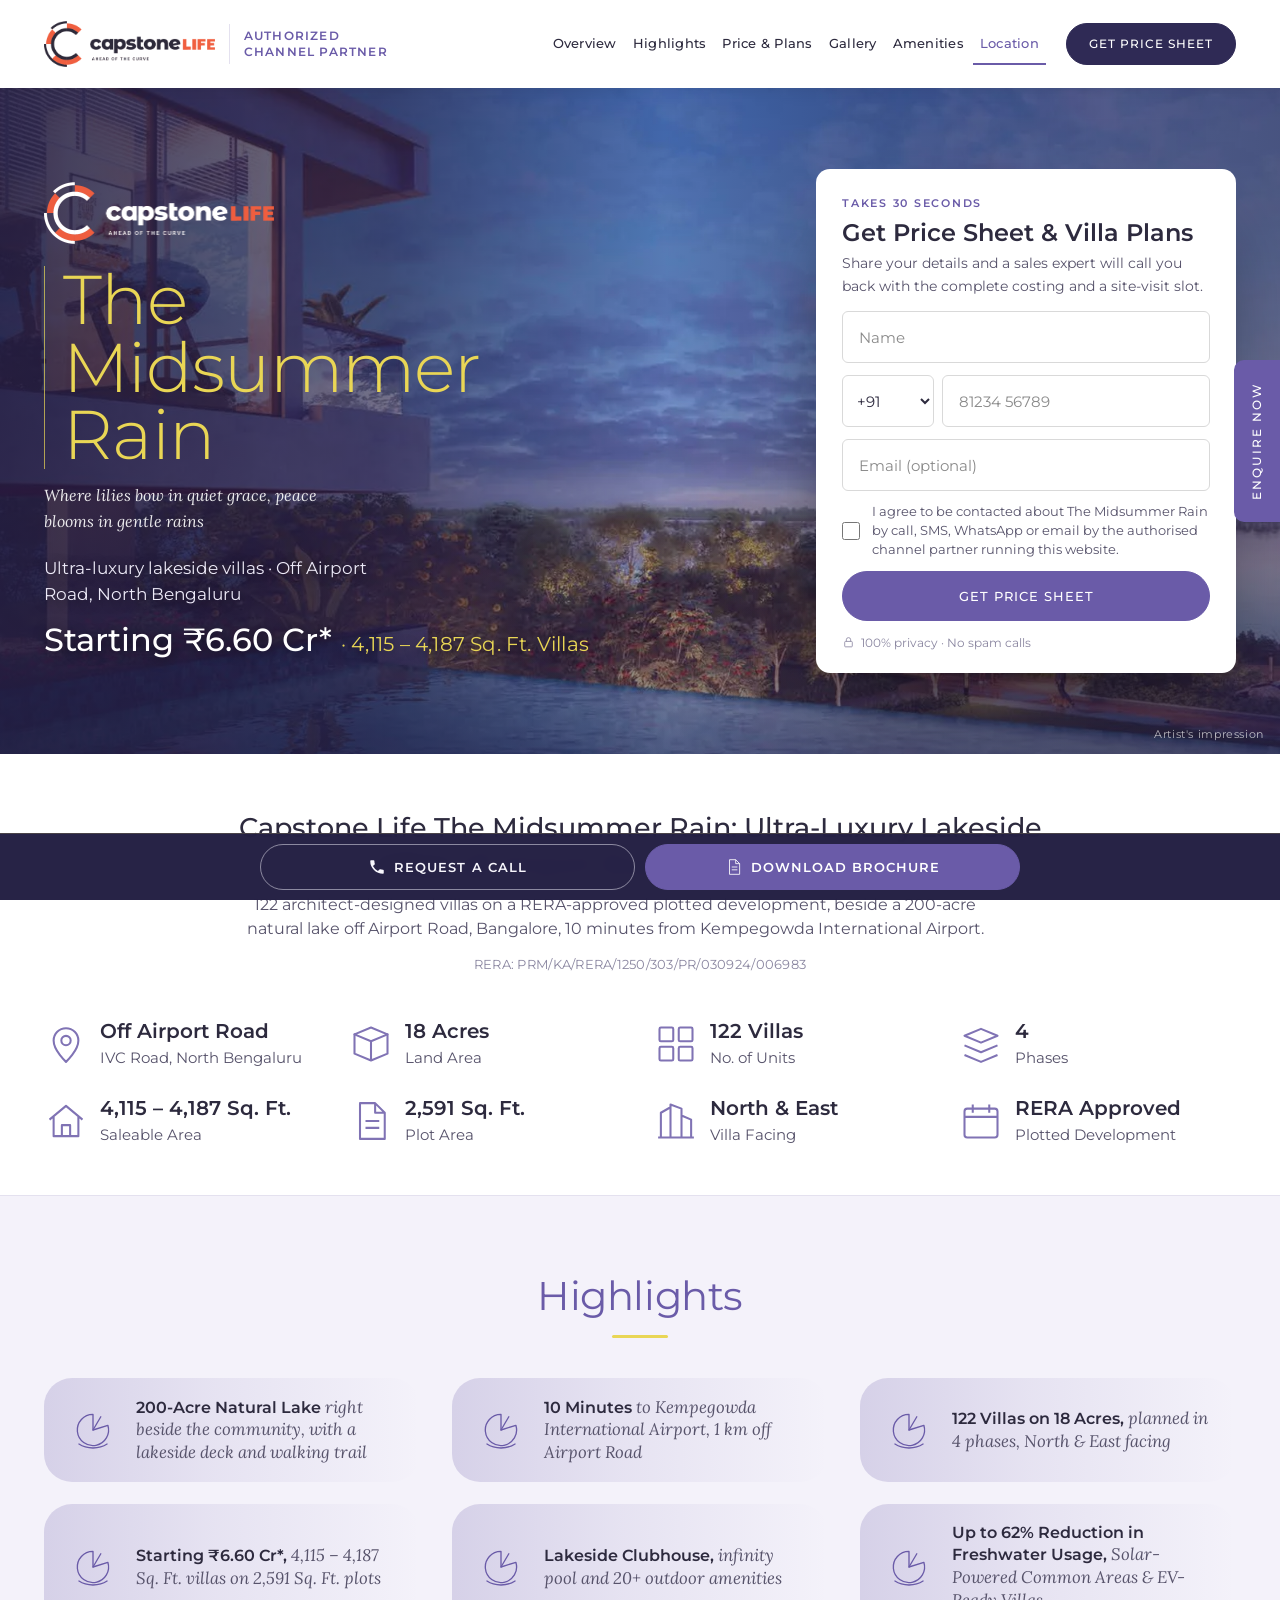
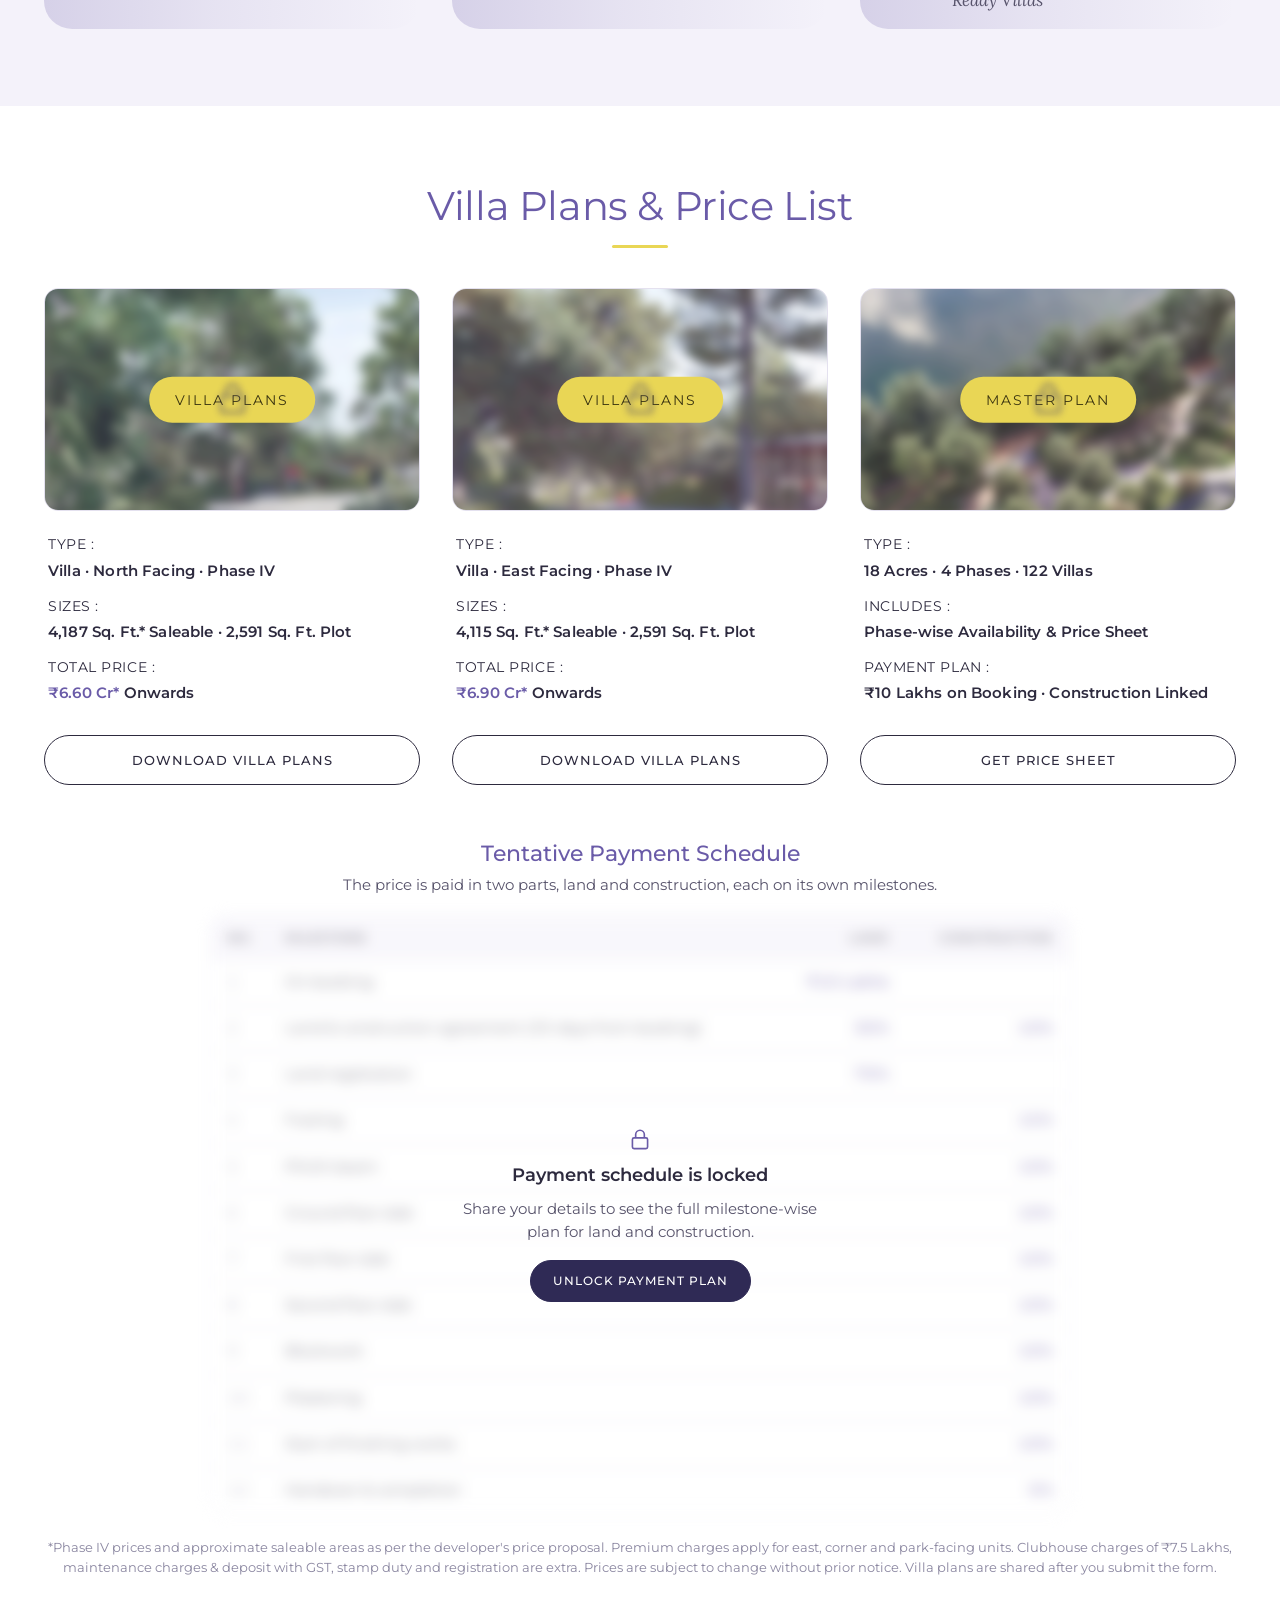
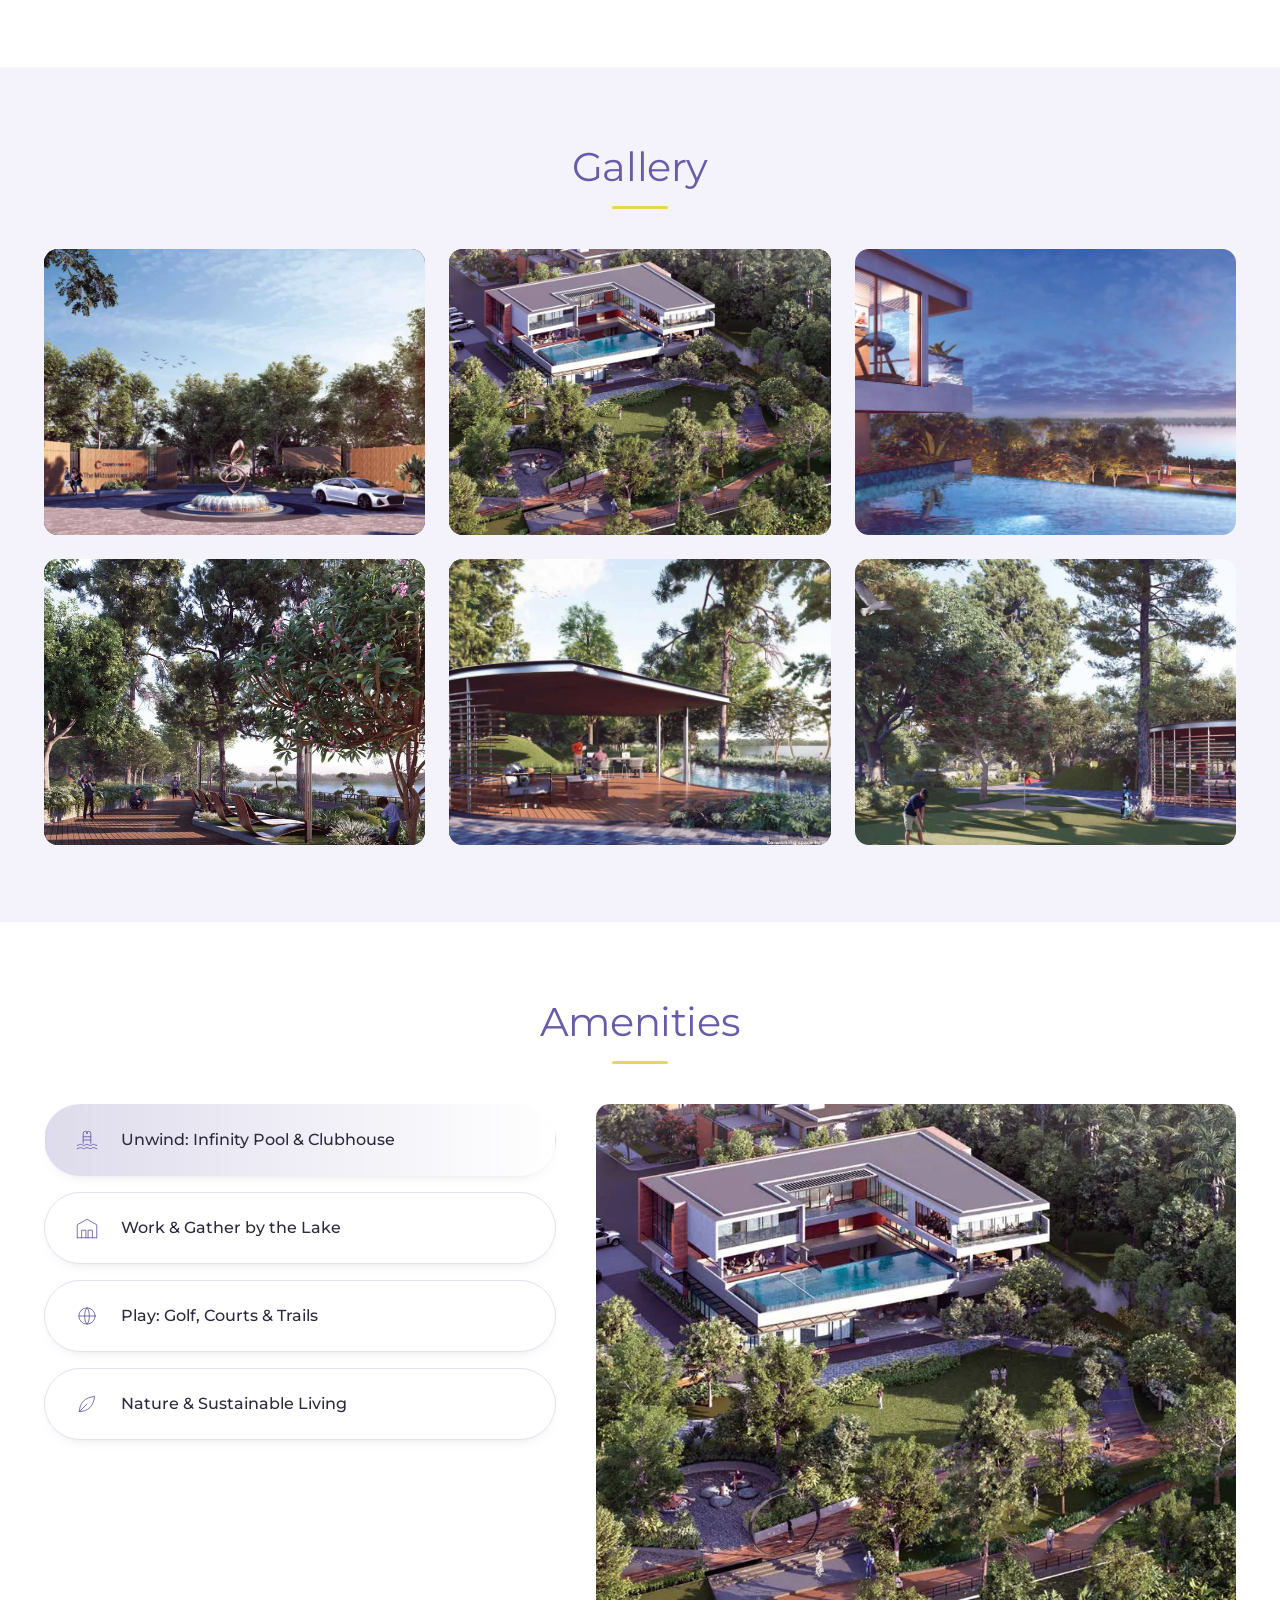
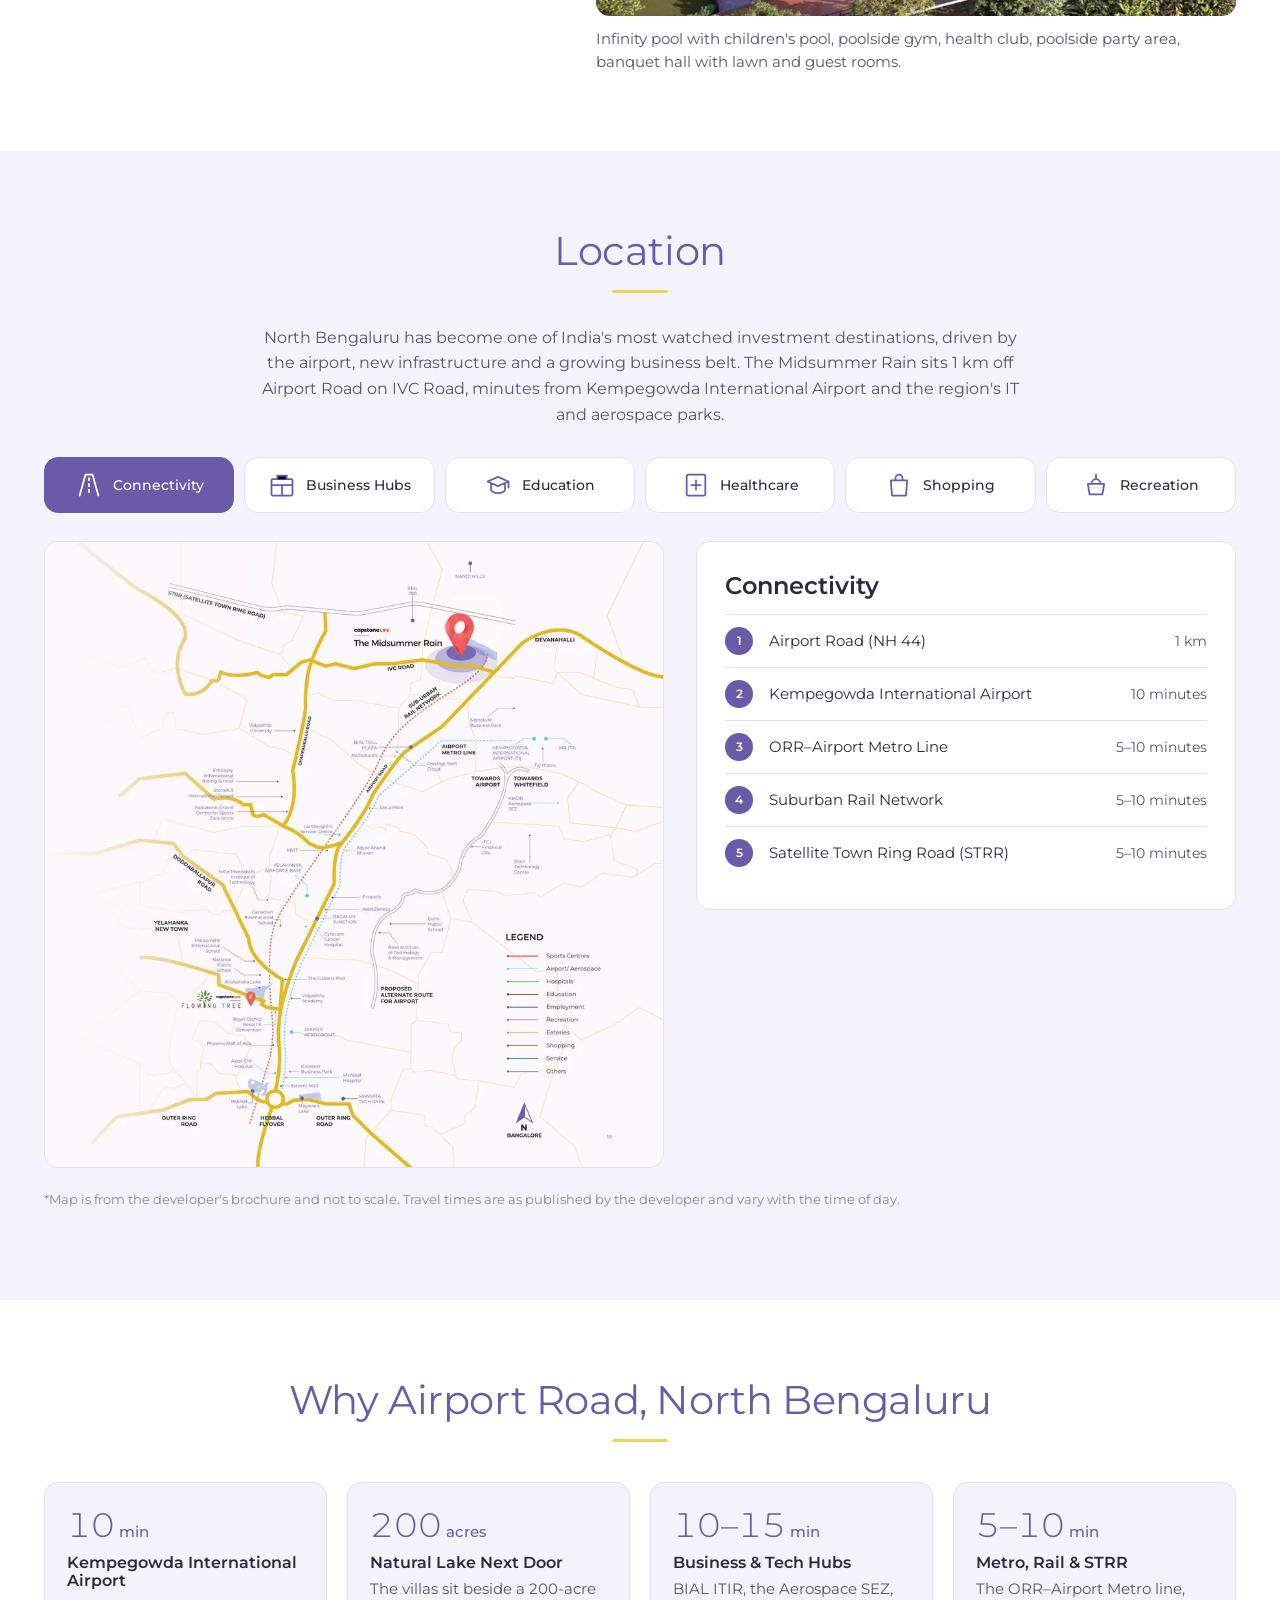
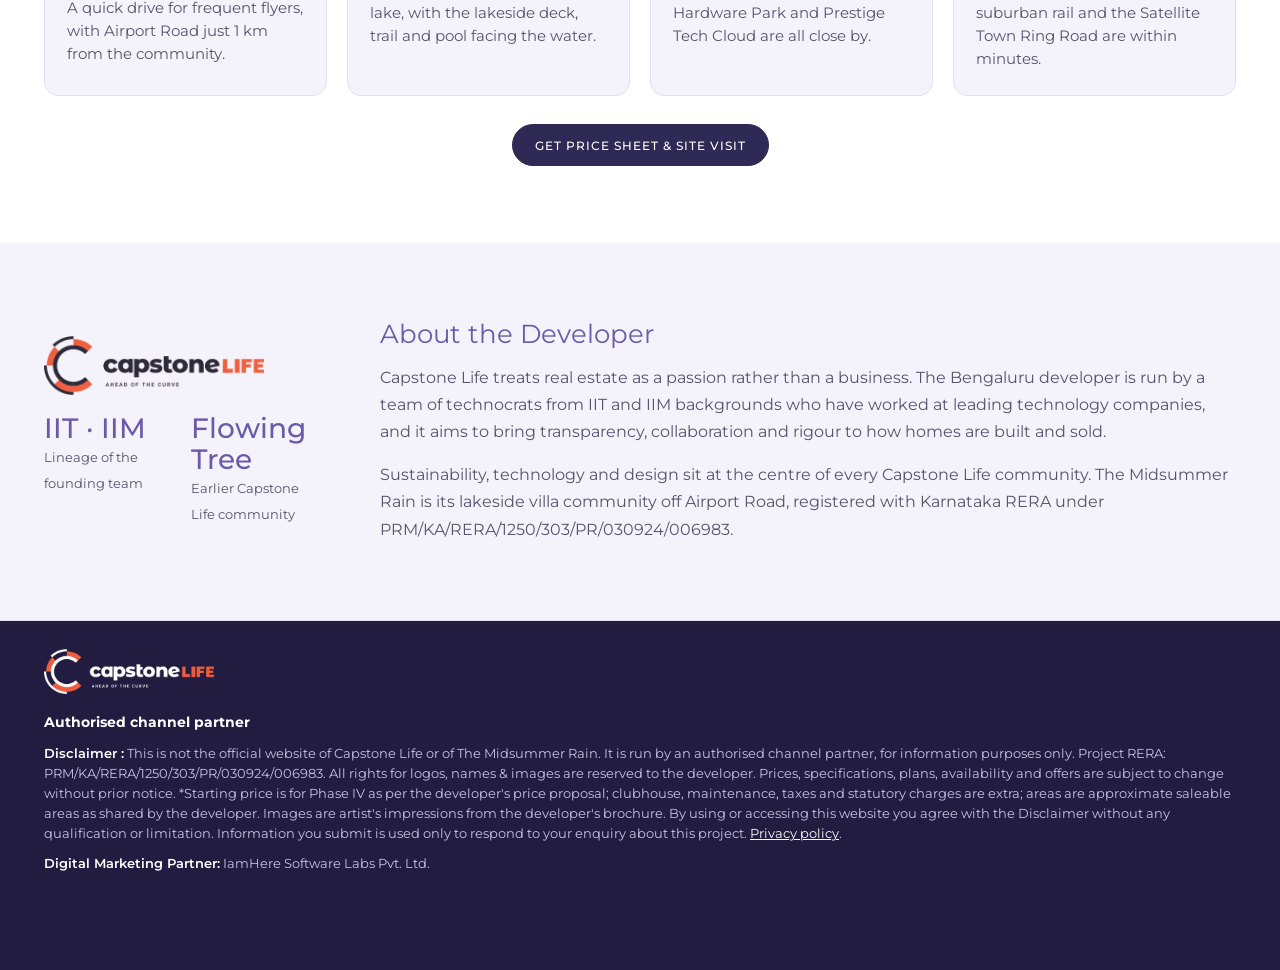
==== commit bd2afdd0: "Align page title and meta with search keywords for Quality Score - Title now names the project, deve" ====
--- a/index.html
+++ b/index.html
@@ -1,18 +1,28 @@
-<!doctype html><html><head><meta charset=utf8><meta name=viewport content="width=device-width,initial-scale=1,viewport-fit=cover"><style>:root{color-scheme:light;box-sizing:border-box;padding-top:env(safe-area-inset-top,0px);padding-bottom:env(safe-area-inset-bottom,0px)}html{scroll-padding-top:env(safe-area-inset-top,0px)}body{margin:0;padding:0;font:14px -apple-system,BlinkMacSystemFont,sans-serif;background:#fff;color:#000}img{max-width:100%}[hidden]:not([hidden=until-found i]){display:none!important}</style></head><body>
 <!DOCTYPE html>
 <html lang="en-IN">
 <head>
+<!-- Google Tag Manager -->
+<script>(function(w,d,s,l,i){w[l]=w[l]||[];w[l].push({'gtm.start':
+new Date().getTime(),event:'gtm.js'});var f=d.getElementsByTagName(s)[0],
+j=d.createElement(s),dl=l!='dataLayer'?'&l='+l:'';j.async=true;j.src=
+'https://www.googletagmanager.com/gtm.js?id='+i+dl;f.parentNode.insertBefore(j,f);
+})(window,document,'script','dataLayer','GTM-TFBBJHQ3');</script>
+<!-- End Google Tag Manager -->
 <meta charset="utf-8">
 <meta name="viewport" content="width=device-width, initial-scale=1, viewport-fit=cover">
-<title>The Midsummer Rain</title>
+<title>The Midsummer Rain by Capstone Life | Villas, Price &amp; Plans | Airport Road, Bangalore</title>
 <meta name="claude:viewport-fit-sides" content="cover">
-<meta name="description" content="Capstone Life The Midsummer Rain: ultra-luxury lakeside villas off Airport Road, North Bengaluru. 122 villas on 18 acres in 4 phases, 4,115 – 4,187 sq. ft. villas on 2,591 sq. ft. plots from ₹6.60 Cr*, North & East facing, beside a 200-acre natural lake, 10 minutes from KIAL. RERA approved.">
+<meta name="description" content="Capstone Life The Midsummer Rain: ultra-luxury lakeside villas off Airport Road, North Bengaluru (Bangalore). Price list, villa plans and site visits. 122 villas on 18 acres in 4 phases, 4,115 – 4,187 sq. ft. villas on 2,591 sq. ft. plots from ₹6.60 Cr*, North & East facing, beside a 200-acre natural lake, 10 minutes from KIAL. RERA approved.">
 <meta name="theme-color" content="#2F2A55">
 <meta property="og:type" content="website">
 <meta property="og:title" content="Capstone Life The Midsummer Rain | Lakeside Villas off Airport Road, North Bengaluru">
 <meta property="og:description" content="122 ultra-luxury villas on 18 acres beside a 200-acre natural lake, 10 minutes from Kempegowda International Airport. 4,115 – 4,187 sq. ft. villas from ₹6.60 Cr*.">
 <meta property="og:image" content="assets/img/pool-1600.webp">
 <meta name="twitter:card" content="summary_large_image">
+<link rel="icon" href="favicon.ico" sizes="any">
+<link rel="icon" href="assets/img/favicon-32.png" type="image/png" sizes="32x32">
+<link rel="icon" href="assets/img/favicon-512.png" type="image/png" sizes="512x512">
+<link rel="apple-touch-icon" href="assets/img/apple-touch-icon.png">
 <link rel="preconnect" href="https://fonts.googleapis.com">
 <link rel="preconnect" href="https://fonts.gstatic.com" crossorigin>
 <link href="https://fonts.googleapis.com/css2?family=Montserrat:wght@300;400;500;600;700&family=Lora:ital,wght@1,400;1,500&display=swap" rel="stylesheet">
@@ -39,6 +49,10 @@
 </head>
 
 <body>
+<!-- Google Tag Manager (noscript) -->
+<noscript><iframe src="https://www.googletagmanager.com/ns.html?id=GTM-TFBBJHQ3"
+height="0" width="0" style="display:none;visibility:hidden"></iframe></noscript>
+<!-- End Google Tag Manager (noscript) -->
 <svg class="sprite" width="0" height="0" aria-hidden="true" focusable="false">
   <symbol id="i-phone" viewBox="0 0 24 24"><path fill="currentColor" d="M6.6 10.8a15.1 15.1 0 0 0 6.6 6.6l2.2-2.2c.3-.3.7-.4 1-.2 1.1.4 2.3.6 3.6.6.6 0 1 .4 1 1V20c0 .6-.4 1-1 1A17 17 0 0 1 3 4c0-.6.4-1 1-1h3.5c.6 0 1 .4 1 1 0 1.3.2 2.5.6 3.6.1.3 0 .7-.2 1z"/></symbol>
   <symbol id="i-wa" viewBox="0 0 24 24"><path fill="currentColor" d="M12 2a10 10 0 0 0-8.6 15.1L2 22l5-1.3A10 10 0 1 0 12 2zm0 18.2c-1.6 0-3.1-.4-4.4-1.2l-.3-.2-3 .8.8-2.9-.2-.3A8.2 8.2 0 1 1 12 20.2zm4.5-6.1c-.2-.1-1.5-.7-1.7-.8-.2-.1-.4-.1-.6.1l-.8 1c-.1.2-.3.2-.5.1a6.7 6.7 0 0 1-3.3-2.9c-.3-.4.2-.4.7-1.4.1-.2 0-.3 0-.5l-.8-1.8c-.2-.5-.4-.4-.6-.4h-.5c-.2 0-.5.1-.7.3-.2.3-.9.9-.9 2.2s.9 2.5 1 2.7c.1.2 1.8 2.8 4.4 3.9 1.6.7 2.3.8 3.1.6.5-.1 1.5-.6 1.7-1.2.2-.6.2-1.1.2-1.2-.1-.1-.3-.2-.5-.3z"/></symbol>
@@ -129,7 +143,7 @@
     <div class="intro-top">
       <div class="intro-text">
         <h1 id="hero-title">Capstone Life The Midsummer Rain: Ultra-Luxury Lakeside Villas <em>off Airport Road, North Bengaluru</em></h1>
-        <p class="intro-sub">122 architect-designed villas on a RERA-approved plotted development, beside a 200-acre natural lake and 10 minutes from Kempegowda International Airport.</p>
+        <p class="intro-sub">122 architect-designed villas on a RERA-approved plotted development, beside a 200-acre natural lake off Airport Road, Bangalore, 10 minutes from Kempegowda International Airport.</p>
         <p class="intro-rera">RERA: PRM/KA/RERA/1250/303/PR/030924/006983</p>
       </div>
     </div>
@@ -336,7 +350,7 @@
 <nav class="action-bar is-visible" aria-label="Quick actions">
   <div class="ab-inner">
     <a class="ab-call js-phone" href="#" data-cta="sticky_call"><svg aria-hidden="true" width="18" height="18"><use href="#i-phone"/></svg><span>Call <span class="ab-num js-phone-text"></span></span></a>
-    <button class="ab-call js-callback" type="button" data-cta="sticky_callback" data-intent="callback" hidden><svg aria-hidden="true" width="18" height="18"><use href="#i-phone"/></svg><span>Request a Call</span></button>
+    <button class="ab-call js-callback js-open-enquiry" type="button" data-cta="sticky_callback" data-intent="callback" hidden><svg aria-hidden="true" width="18" height="18"><use href="#i-phone"/></svg><span>Request a Call</span></button>
     <a class="js-whatsapp mb-wa" href="#" target="_blank" rel="noopener" data-cta="sticky_whatsapp" hidden><svg aria-hidden="true" width="18" height="18"><use href="#i-wa"/></svg><span>WhatsApp</span></a>
     <button class="ab-brochure js-open-enquiry" type="button" data-cta="sticky_brochure" data-intent="brochure"><svg aria-hidden="true" width="18" height="18"><use href="#f-doc"/></svg><span><span class="ab-long">Download </span>Brochure</span></button>
   </div>
@@ -456,6 +470,3 @@
 </script>
 </body>
 </html>
-
-</body></html>
-</body></html>
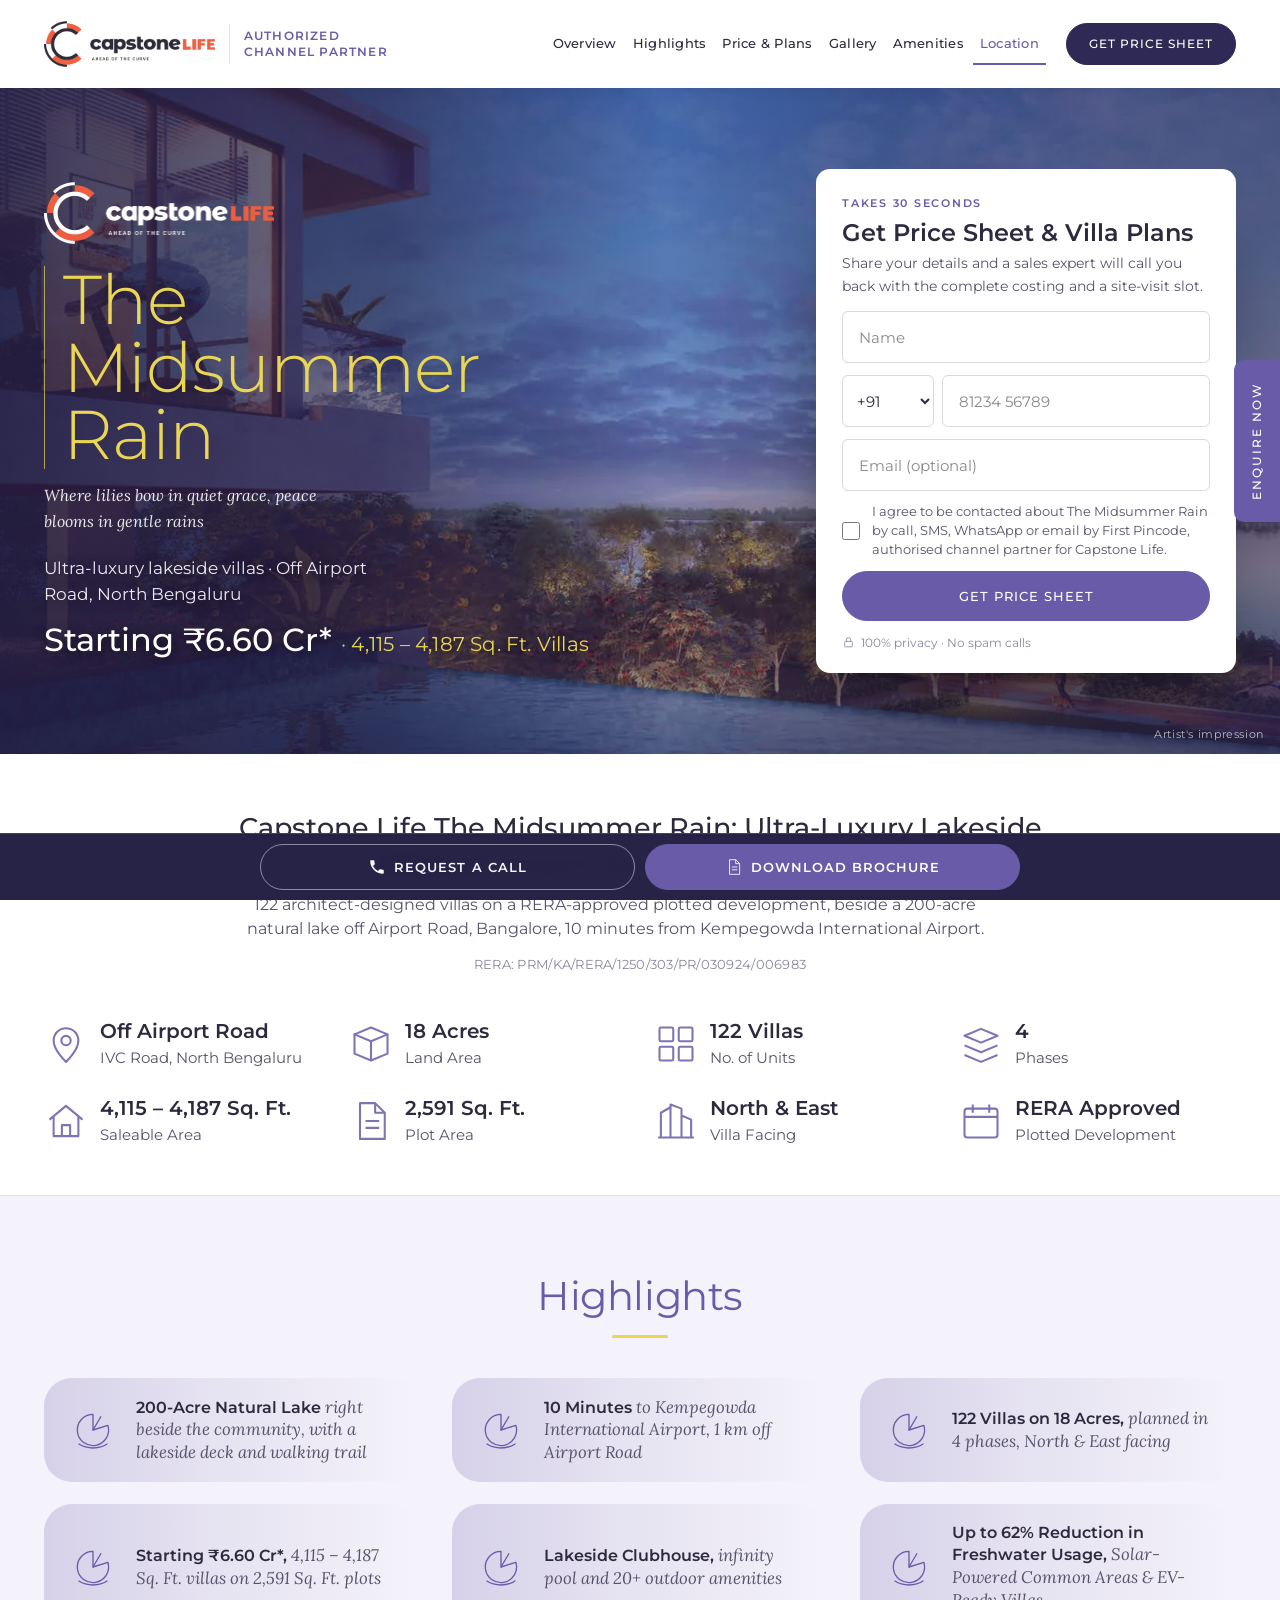
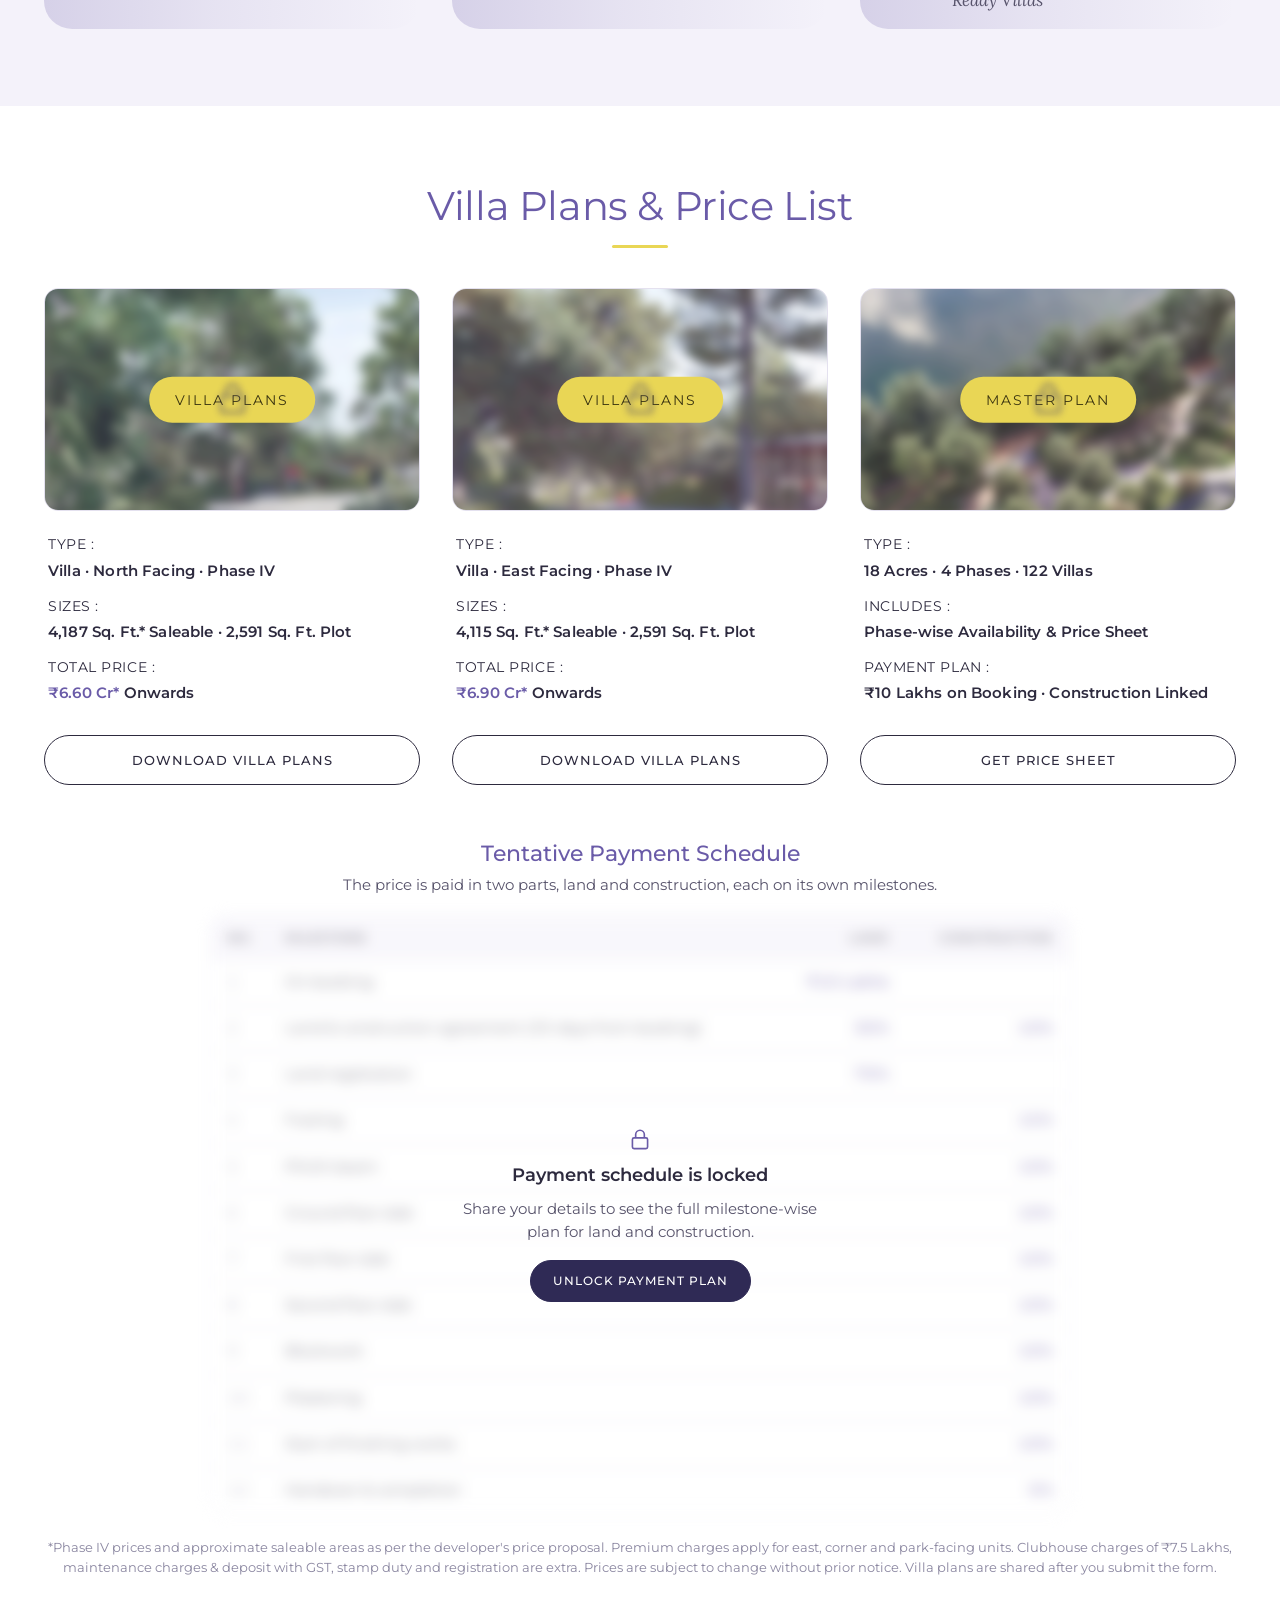
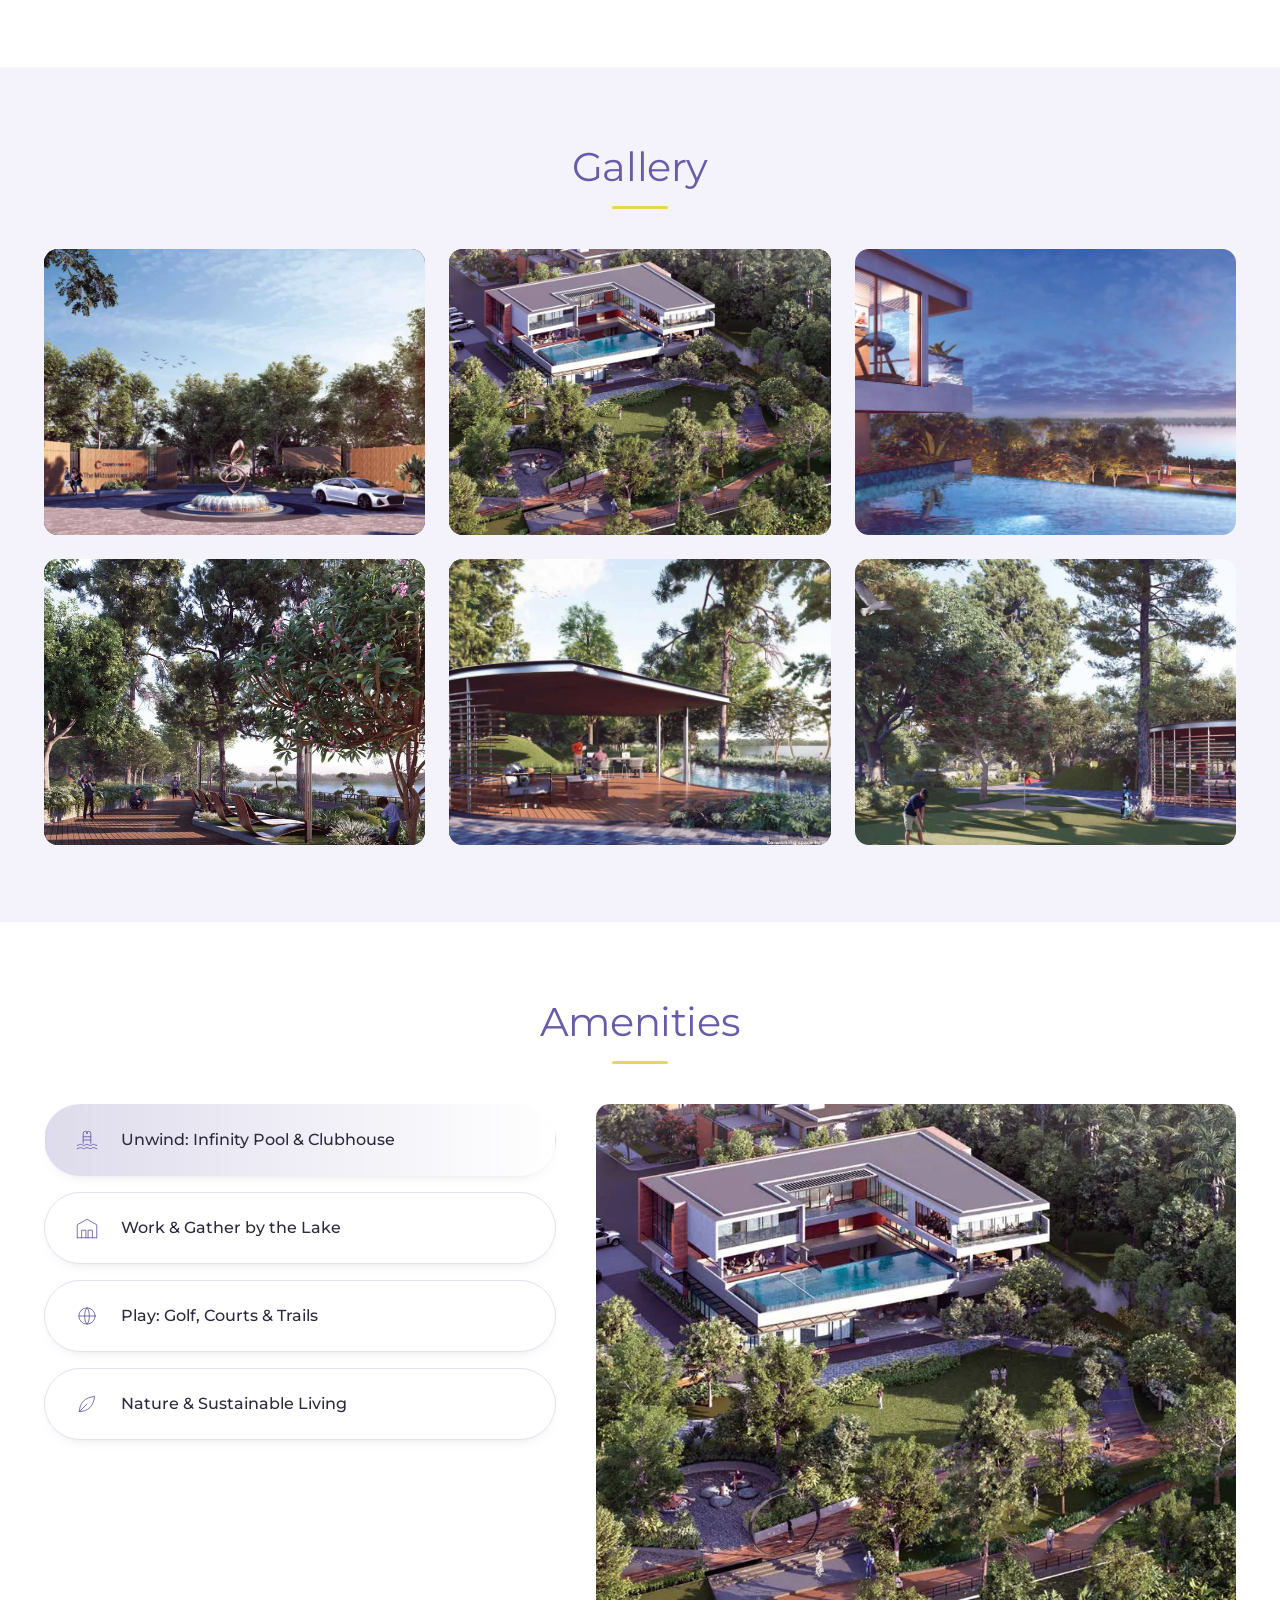
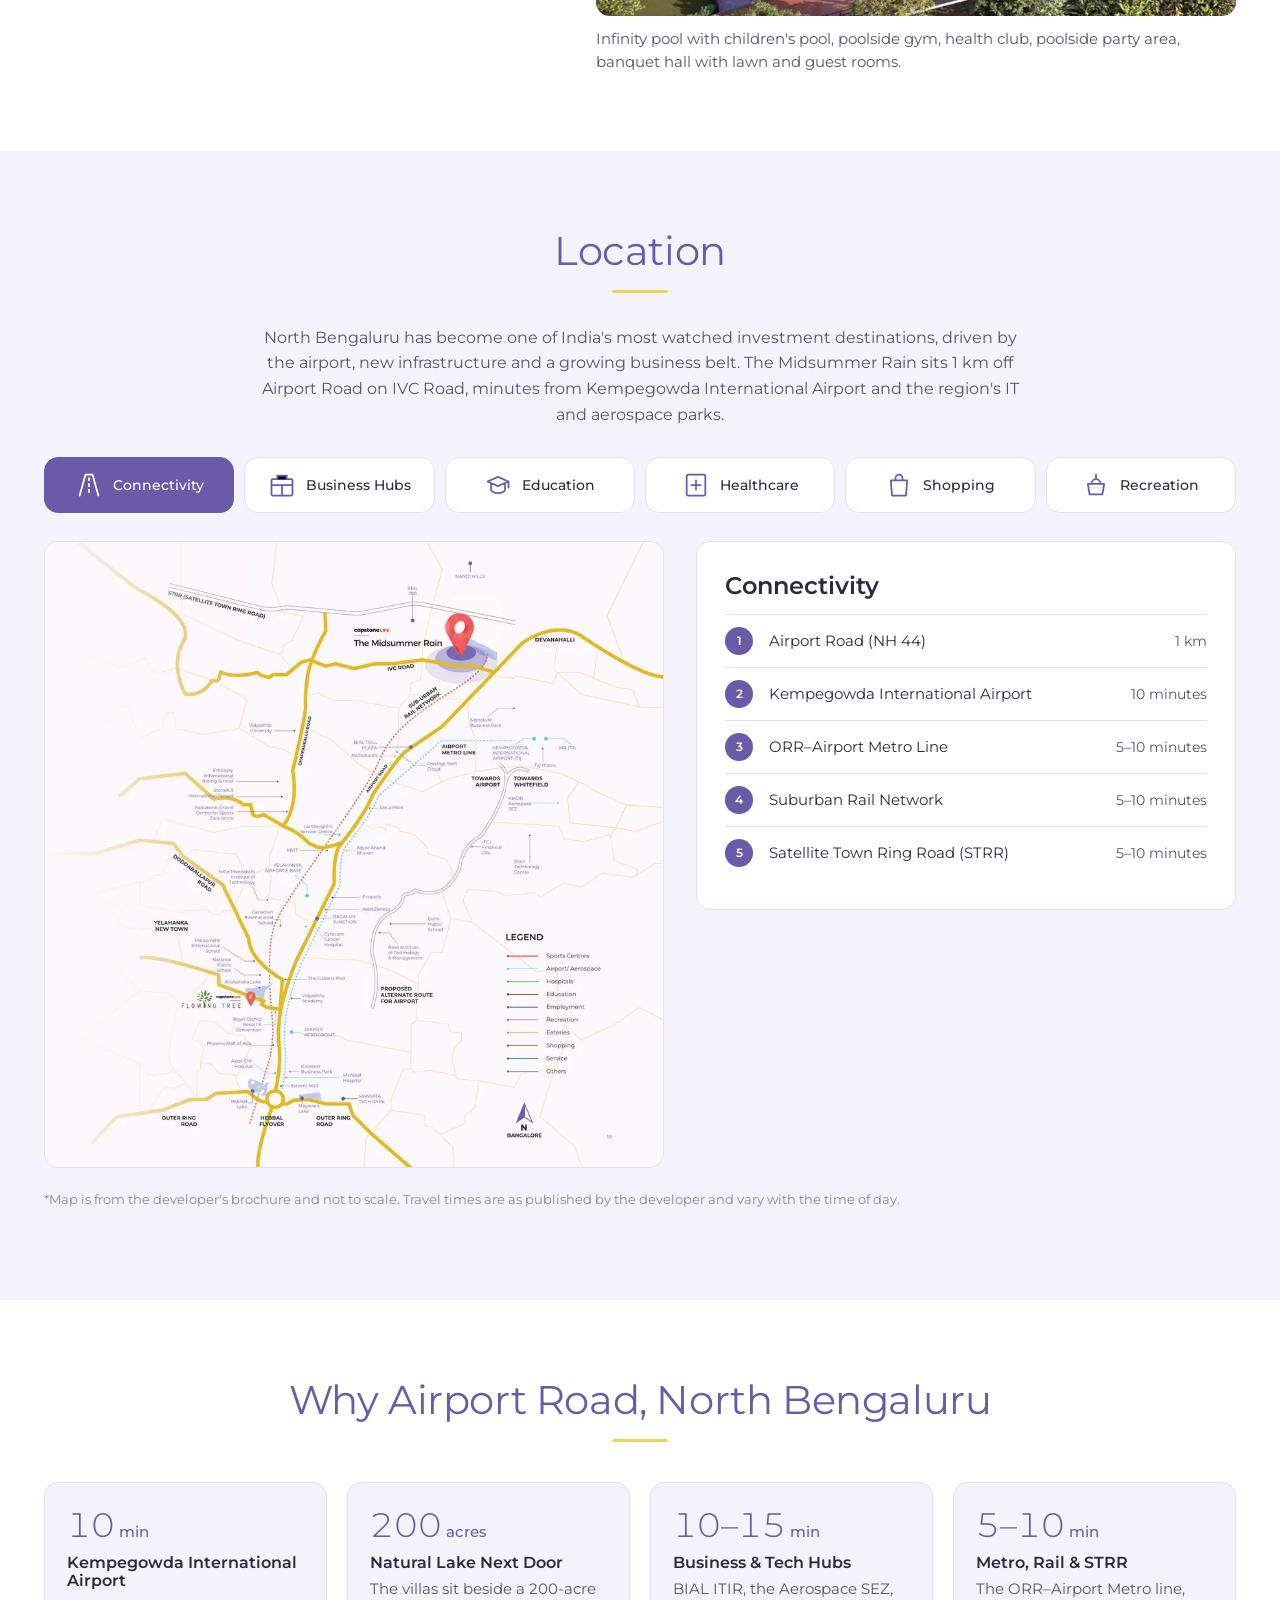
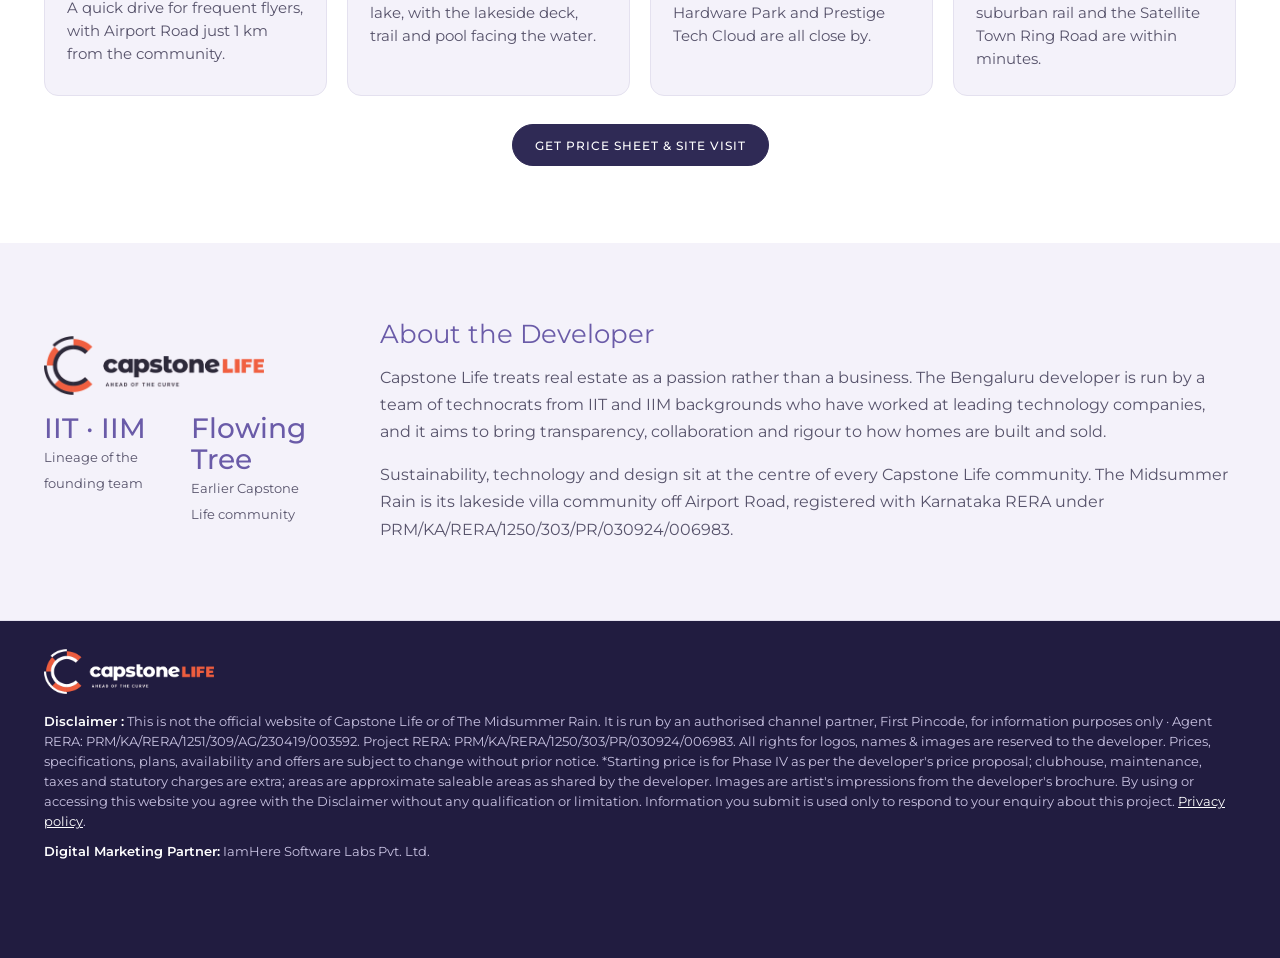
==== commit 98e8de50: "Remove the partner name and agent RERA line from the footer The disclaimer below it still names Firs" ====
--- a/index.html
+++ b/index.html
@@ -336,7 +336,6 @@
   <div class="wrap foot-grid">
     <div class="foot-text">
       <img class="foot-logo" src="assets/img/capstone-logo-white.png" width="921" height="248" alt="Capstone Life" loading="lazy" decoding="async">
-      <p class="foot-partner"><strong class="js-partner-name">Authorised channel partner</strong><span class="js-foot-partner-meta"></span></p>
       <p class="disclaimer"><strong>Disclaimer :</strong> This is not the official website of Capstone Life or of The Midsummer Rain. It is run by an authorised channel partner<span class="js-partner-inline"></span>, for information purposes only<span class="js-agent-rera"></span>. Project RERA: PRM/KA/RERA/1250/303/PR/030924/006983. All rights for logos, names &amp; images are reserved to the developer. Prices, specifications, plans, availability and offers are subject to change without prior notice. *Starting price is for Phase IV as per the developer's price proposal; clubhouse, maintenance, taxes and statutory charges are extra; areas are approximate saleable areas as shared by the developer. Images are artist's impressions from the developer's brochure. By using or accessing this website you agree with the Disclaimer without any qualification or limitation. Information you submit is used only to respond to your enquiry about this project. <a href="privacy-policy.html">Privacy policy</a>.</p>
       <p class="disclaimer foot-credits"><strong>Digital Marketing Partner:</strong> IamHere Software Labs Pvt. Ltd.</p>
     </div>
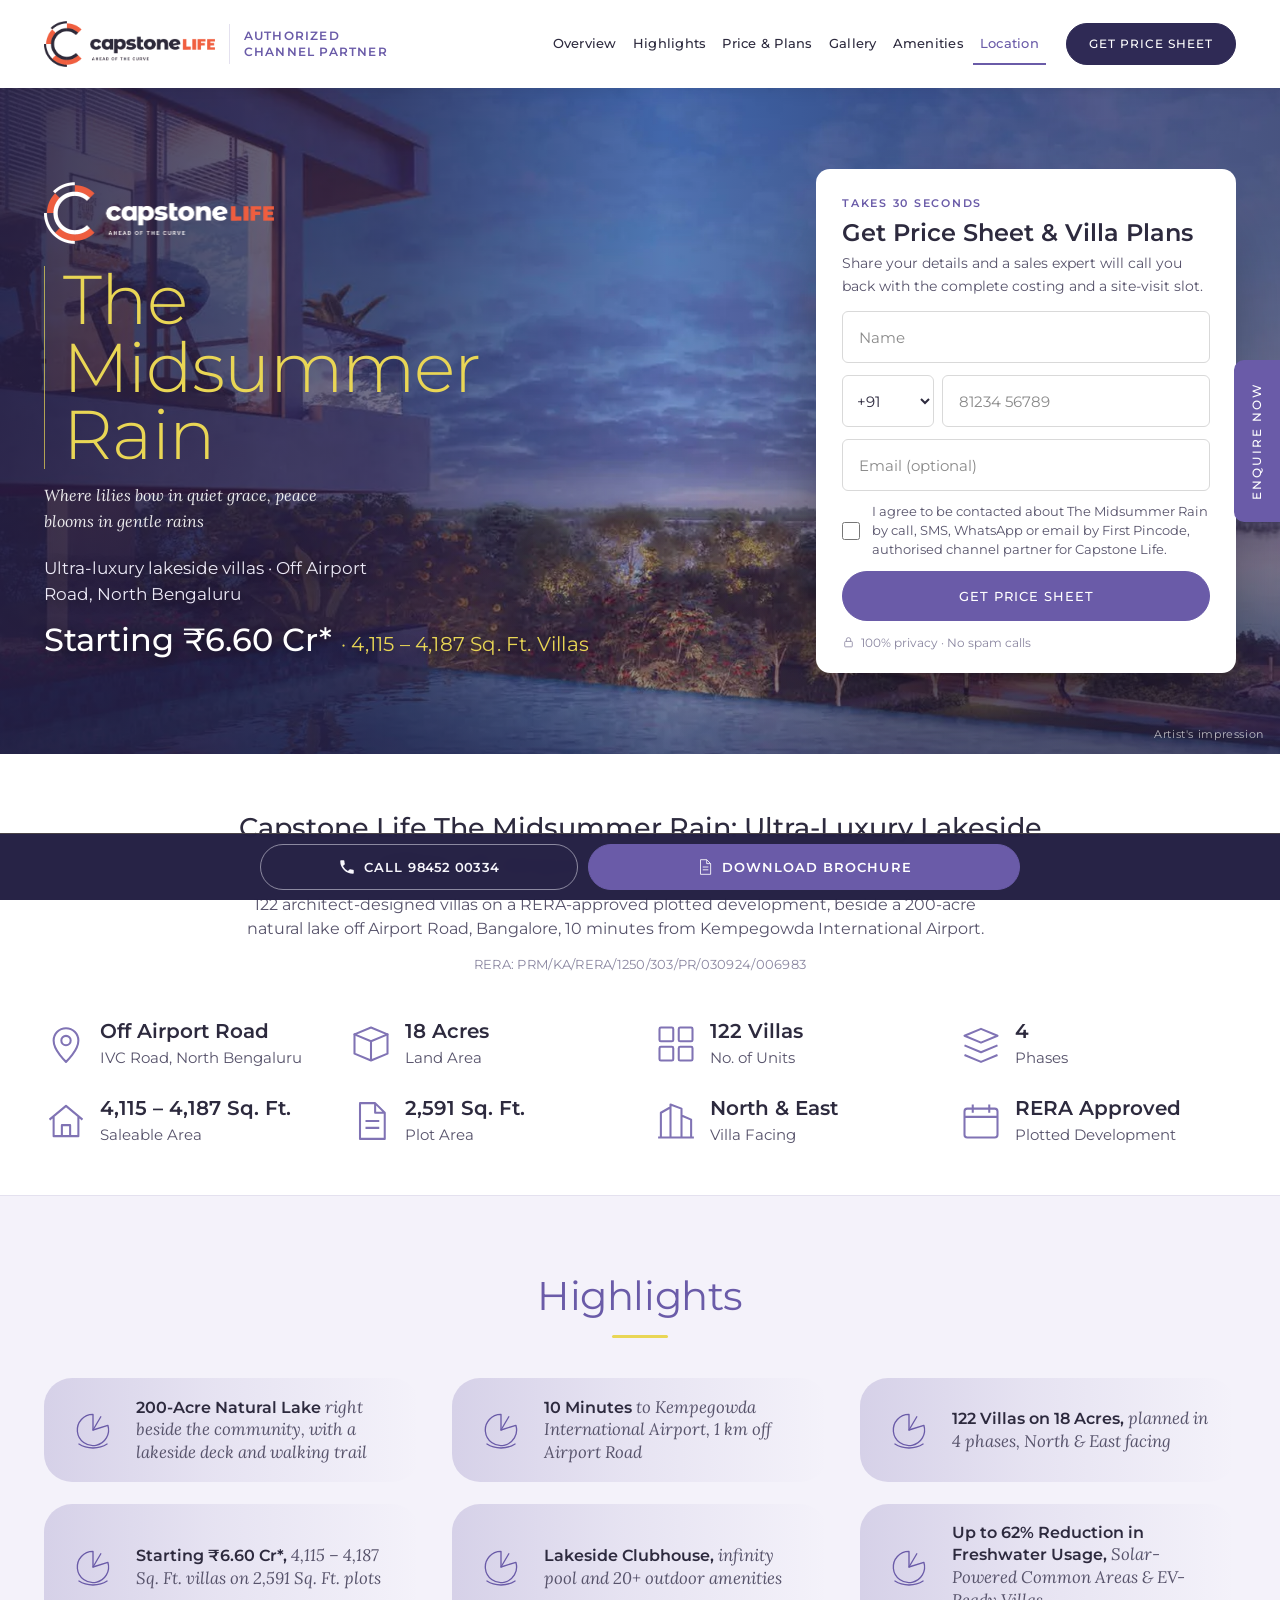
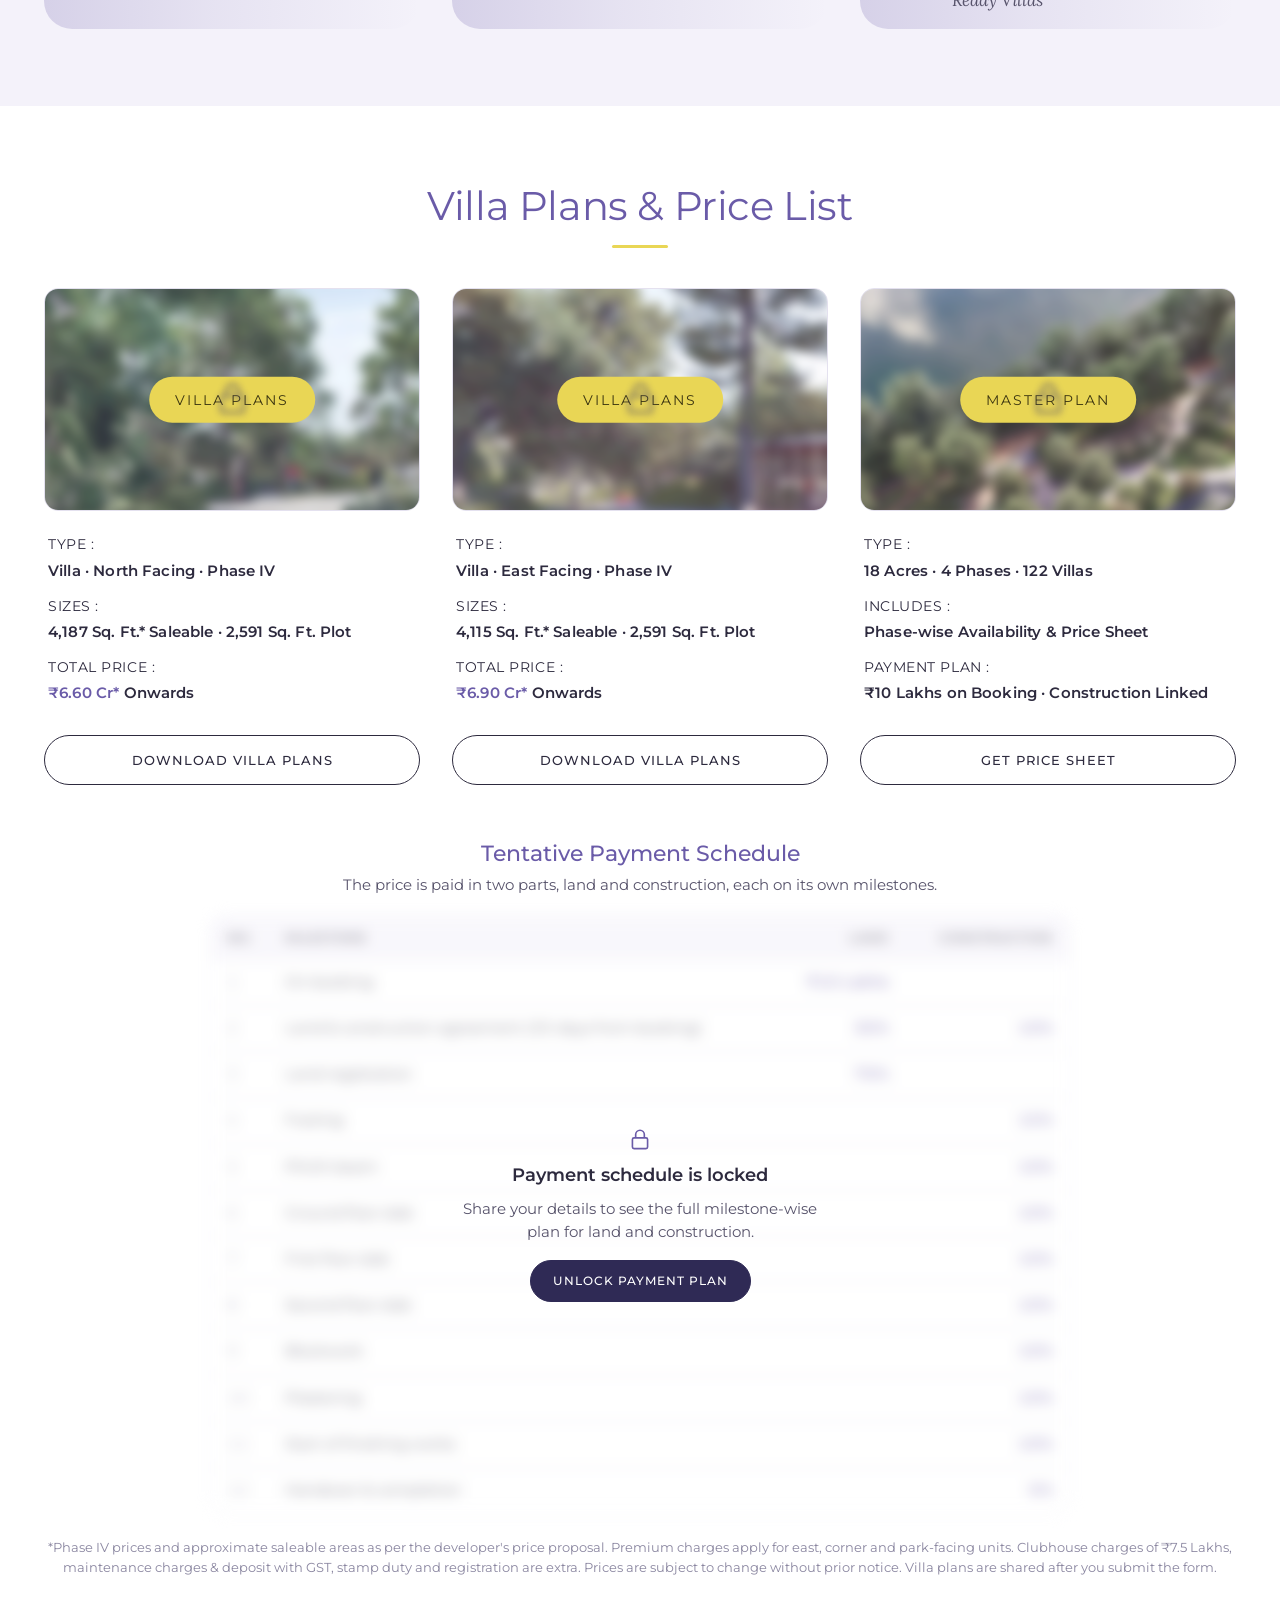
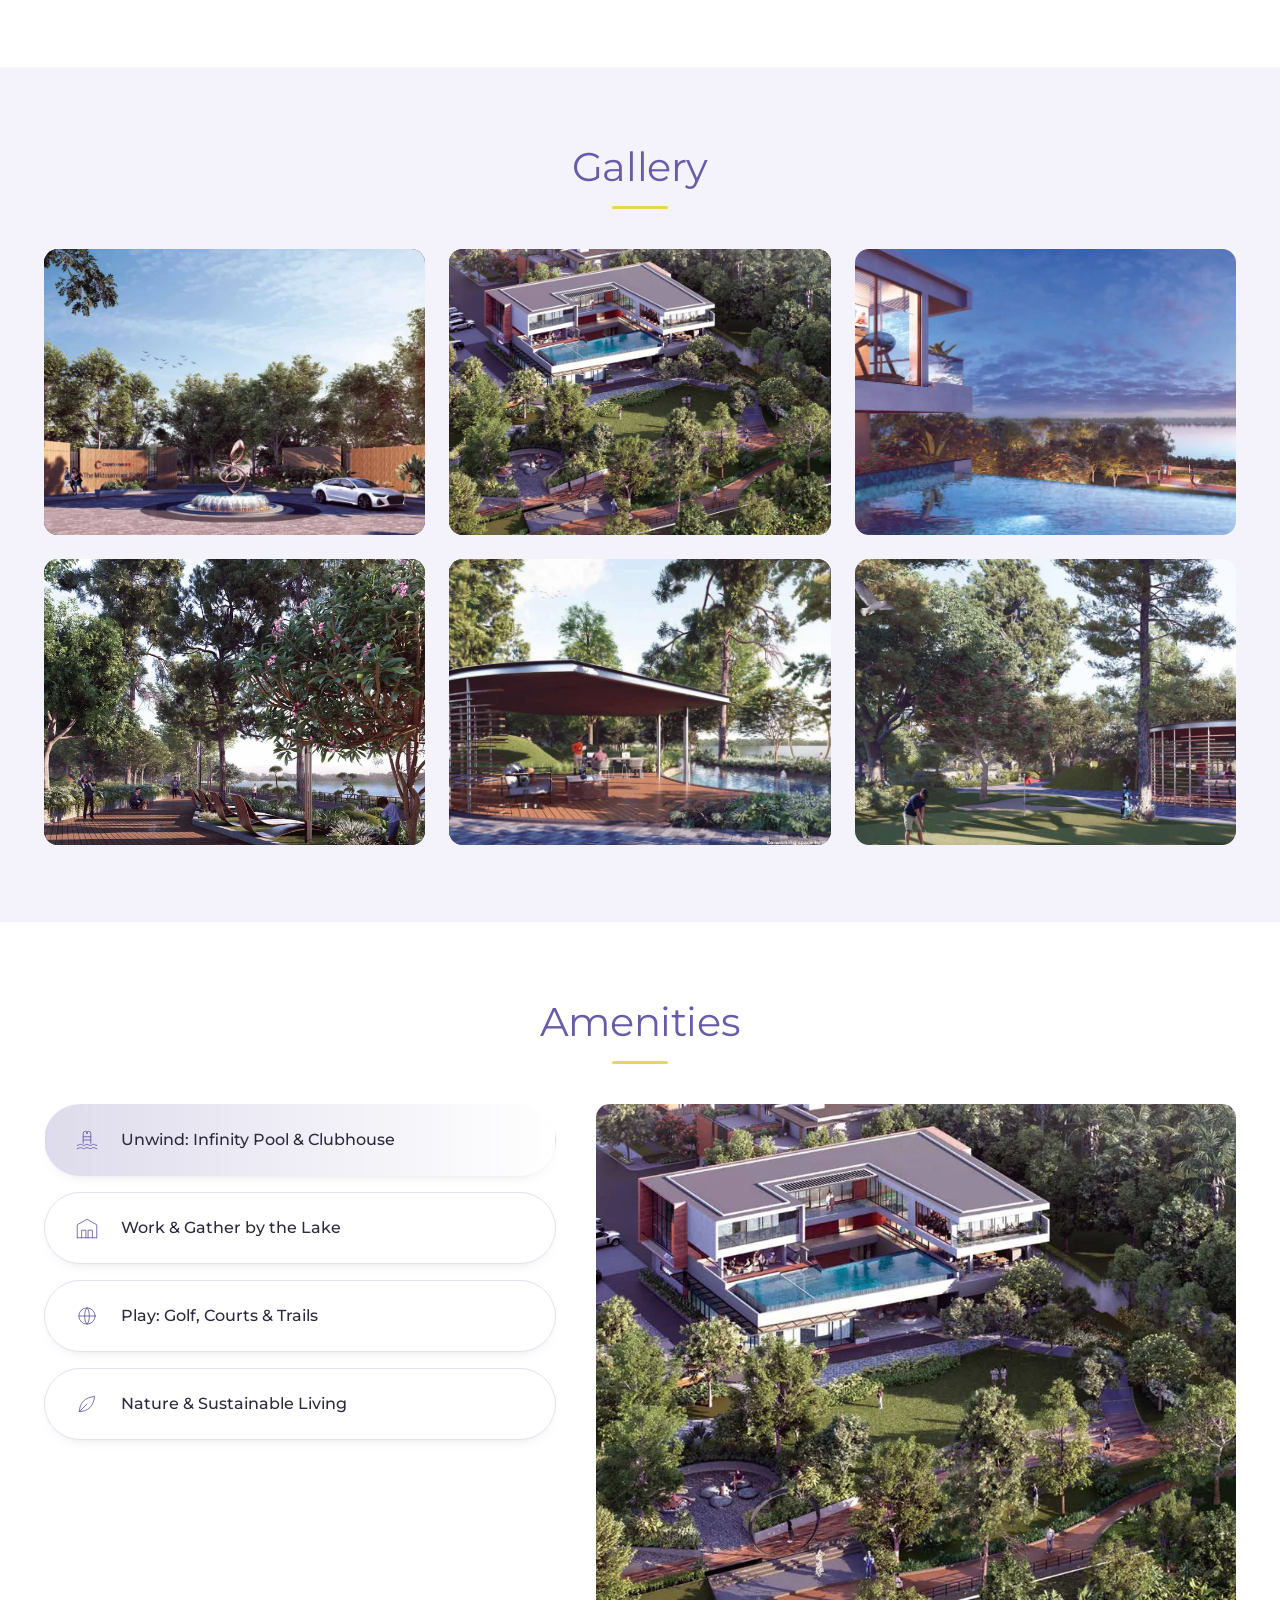
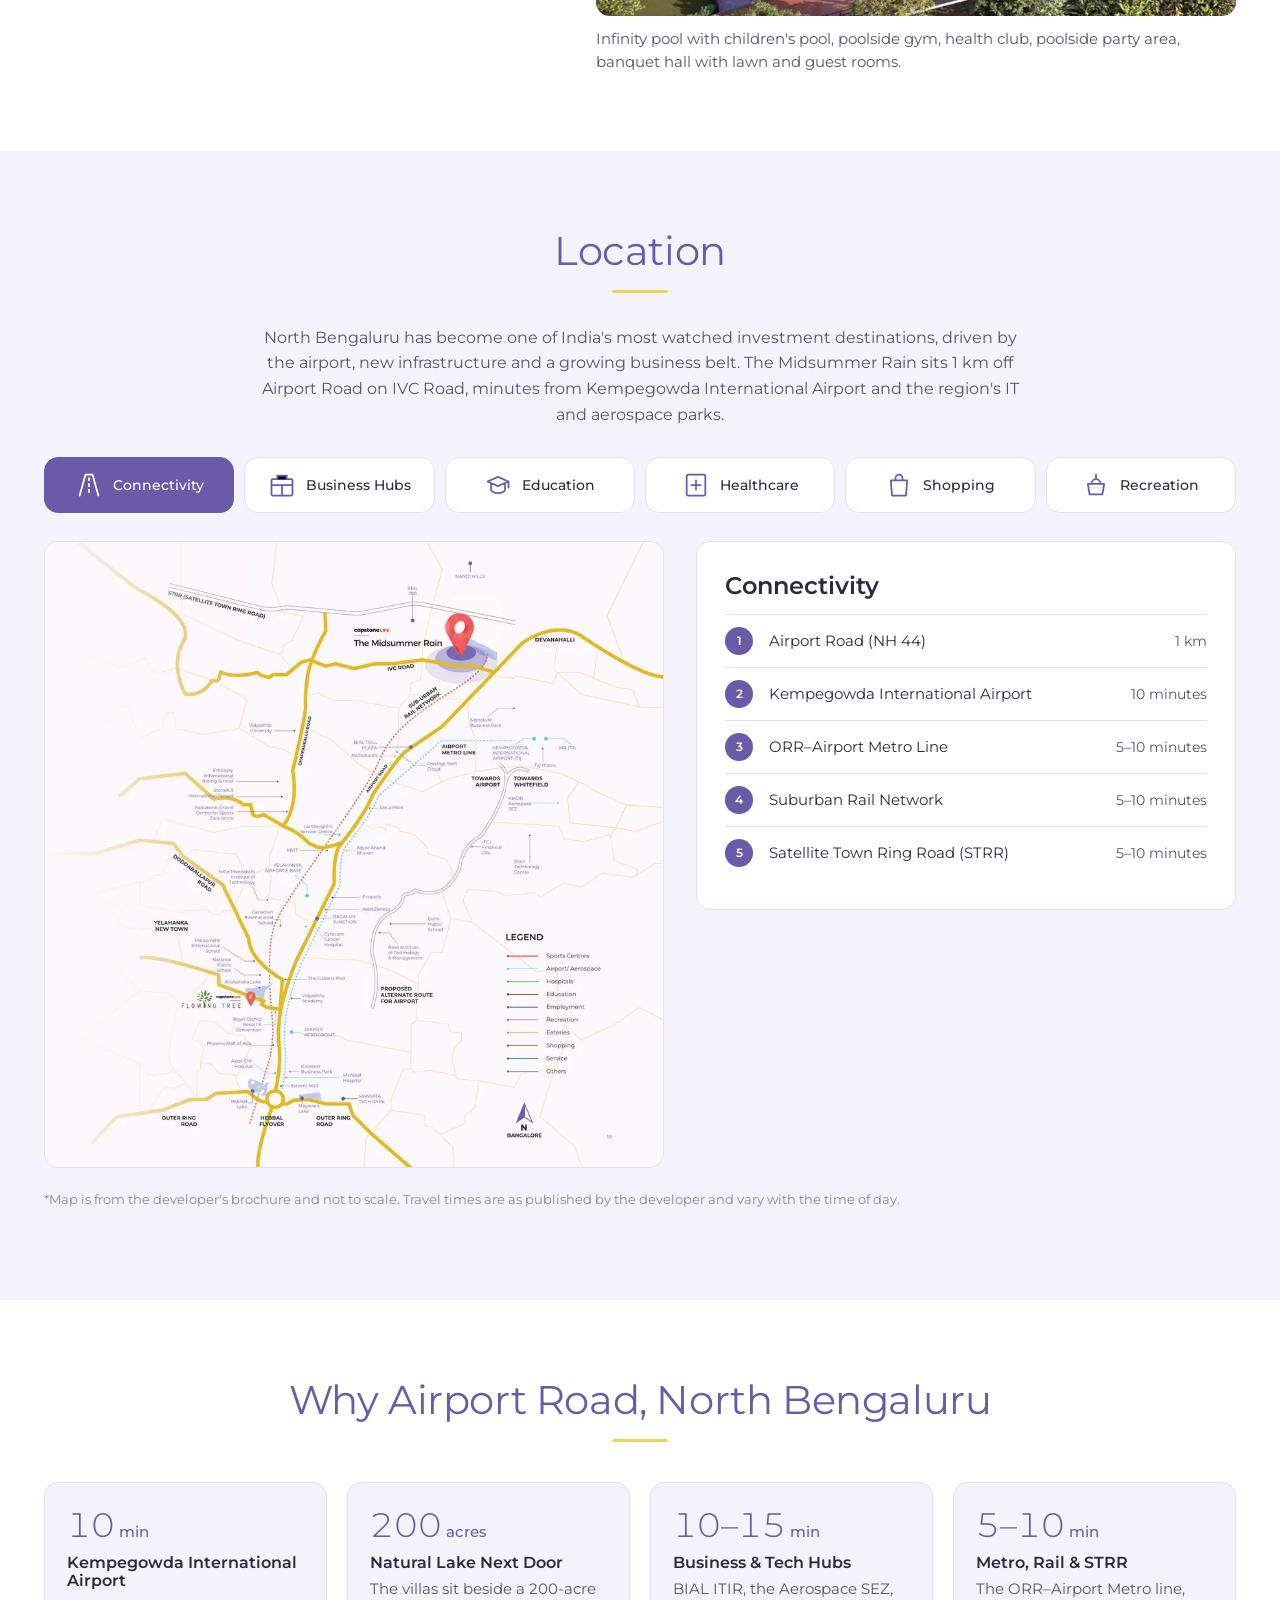
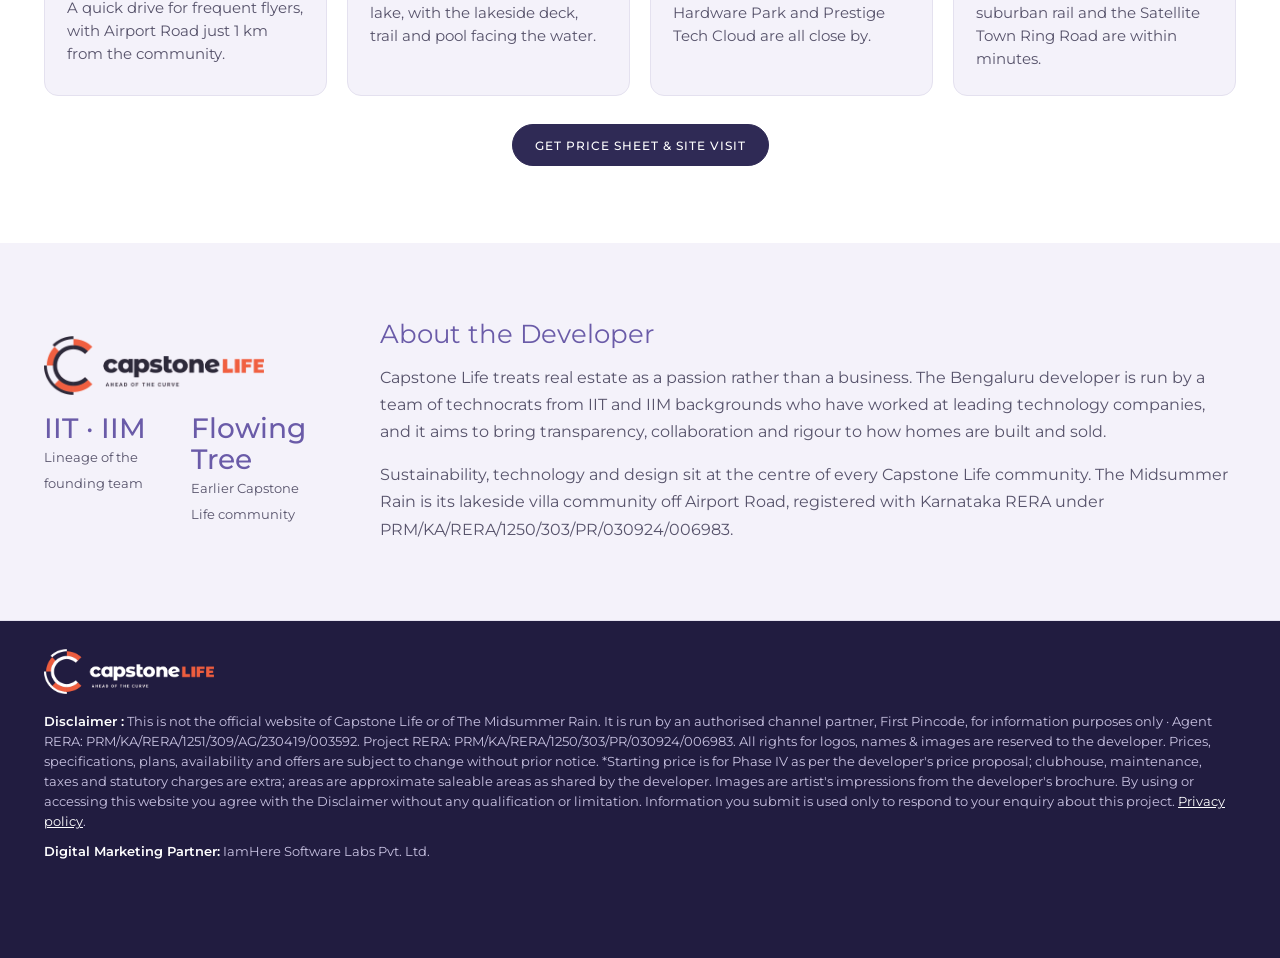
==== commit 1b27bf9f: "Remove phone pill from header to stop overflow The +91 number pill collided with the channel-partner" ====
--- a/index.html
+++ b/index.html
@@ -102,10 +102,6 @@
       <a href="#location">Location</a>
     </nav>
     <div class="head-right">
-      <a class="phone-pill js-phone" href="#" data-cta="header_call" aria-label="Call sales">
-        <span class="flag" aria-hidden="true"><i></i><i></i><i></i></span>
-        <span>+91 <span class="js-phone-text"></span></span>
-      </a>
       <button class="btn head-cta js-open-enquiry" type="button" data-cta="header_price" data-intent="price">Get Price Sheet</button>
       <button class="menu-btn" type="button" aria-controls="site-nav" aria-expanded="false" aria-label="Open menu"><span></span><span></span><span></span></button>
     </div>
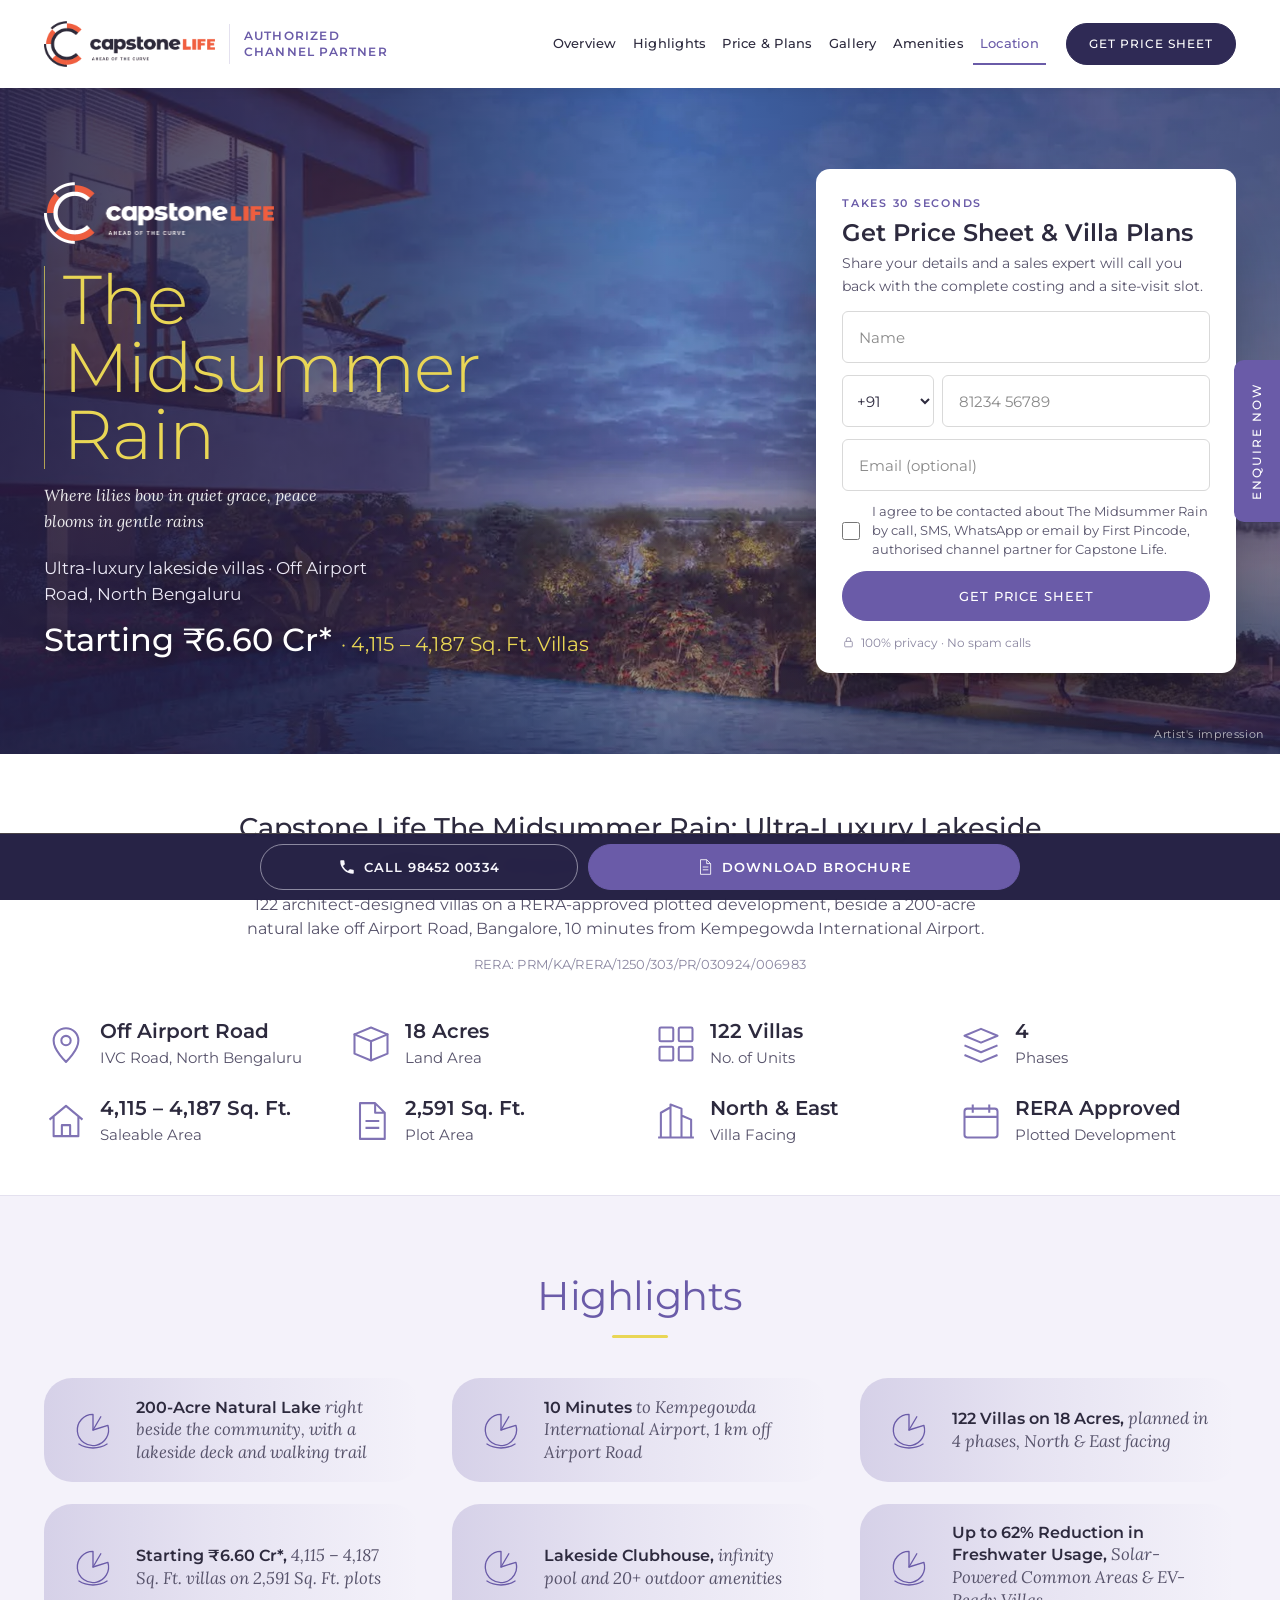
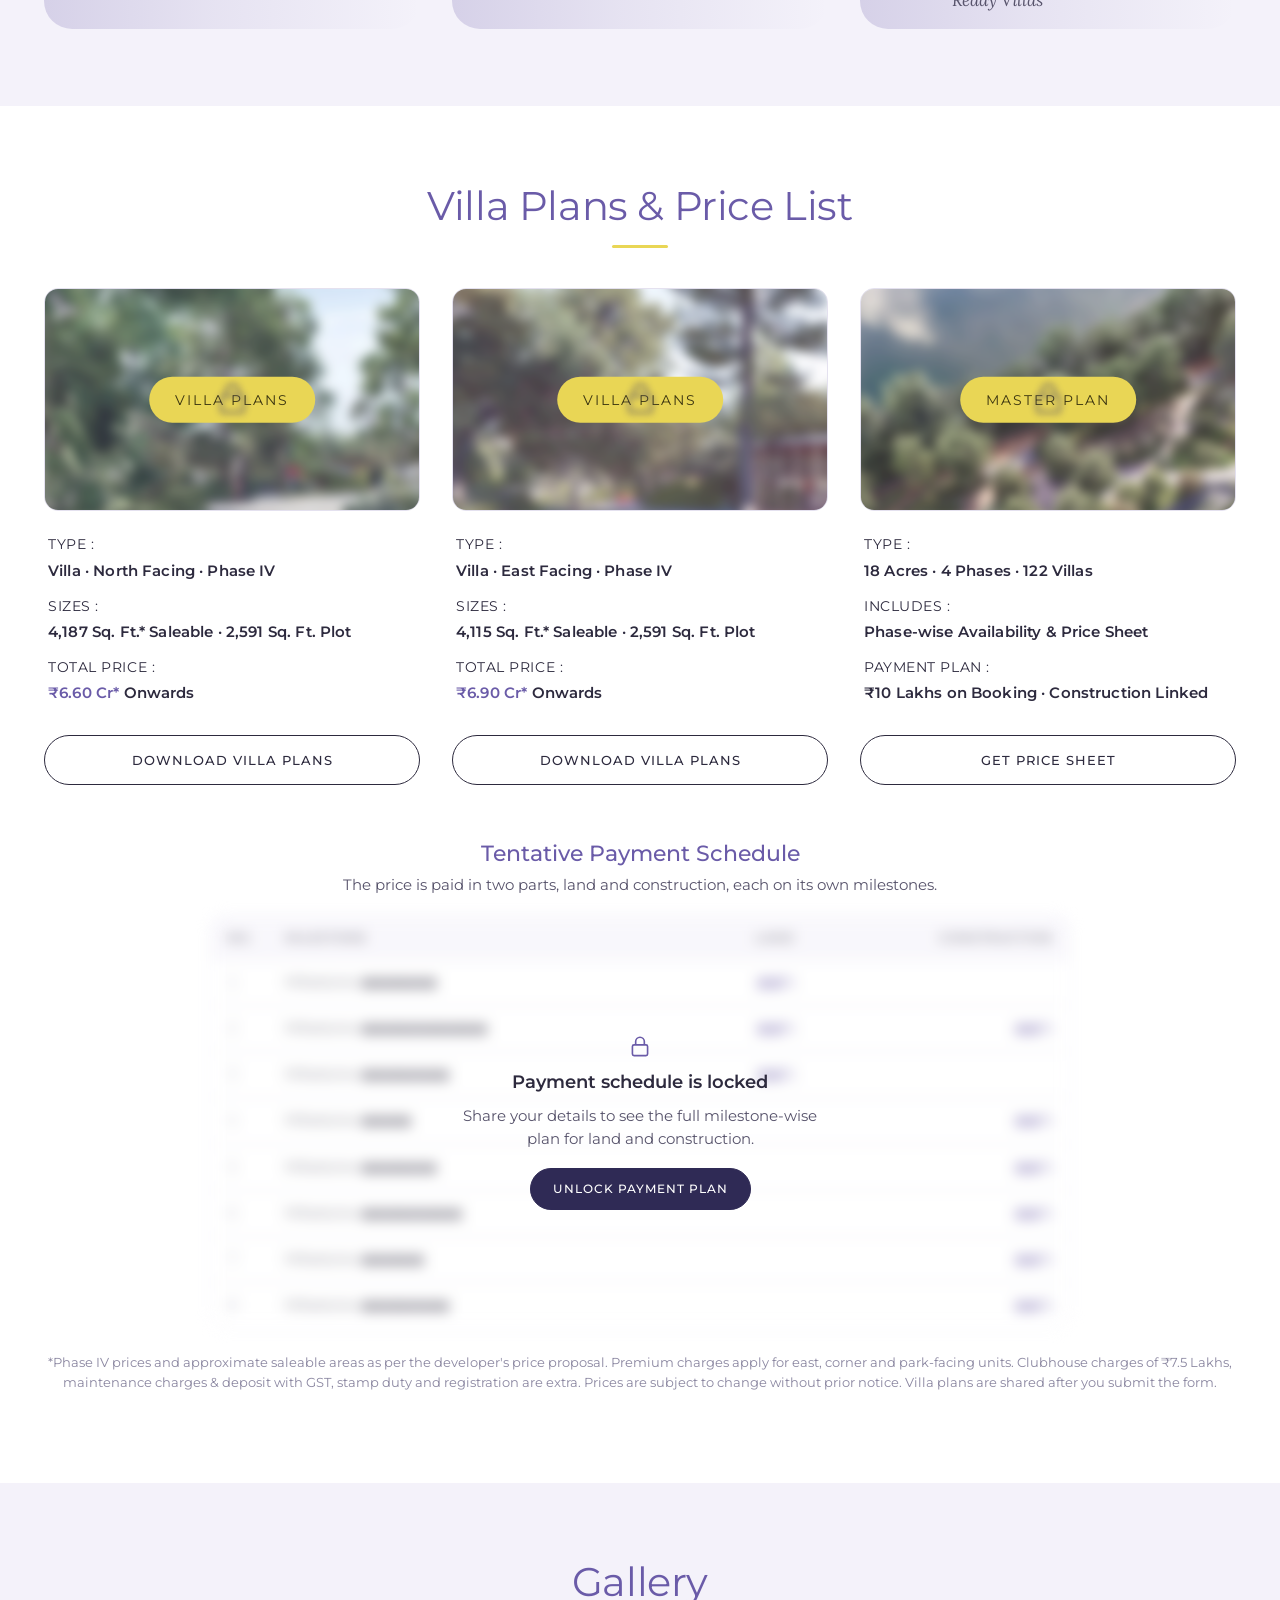
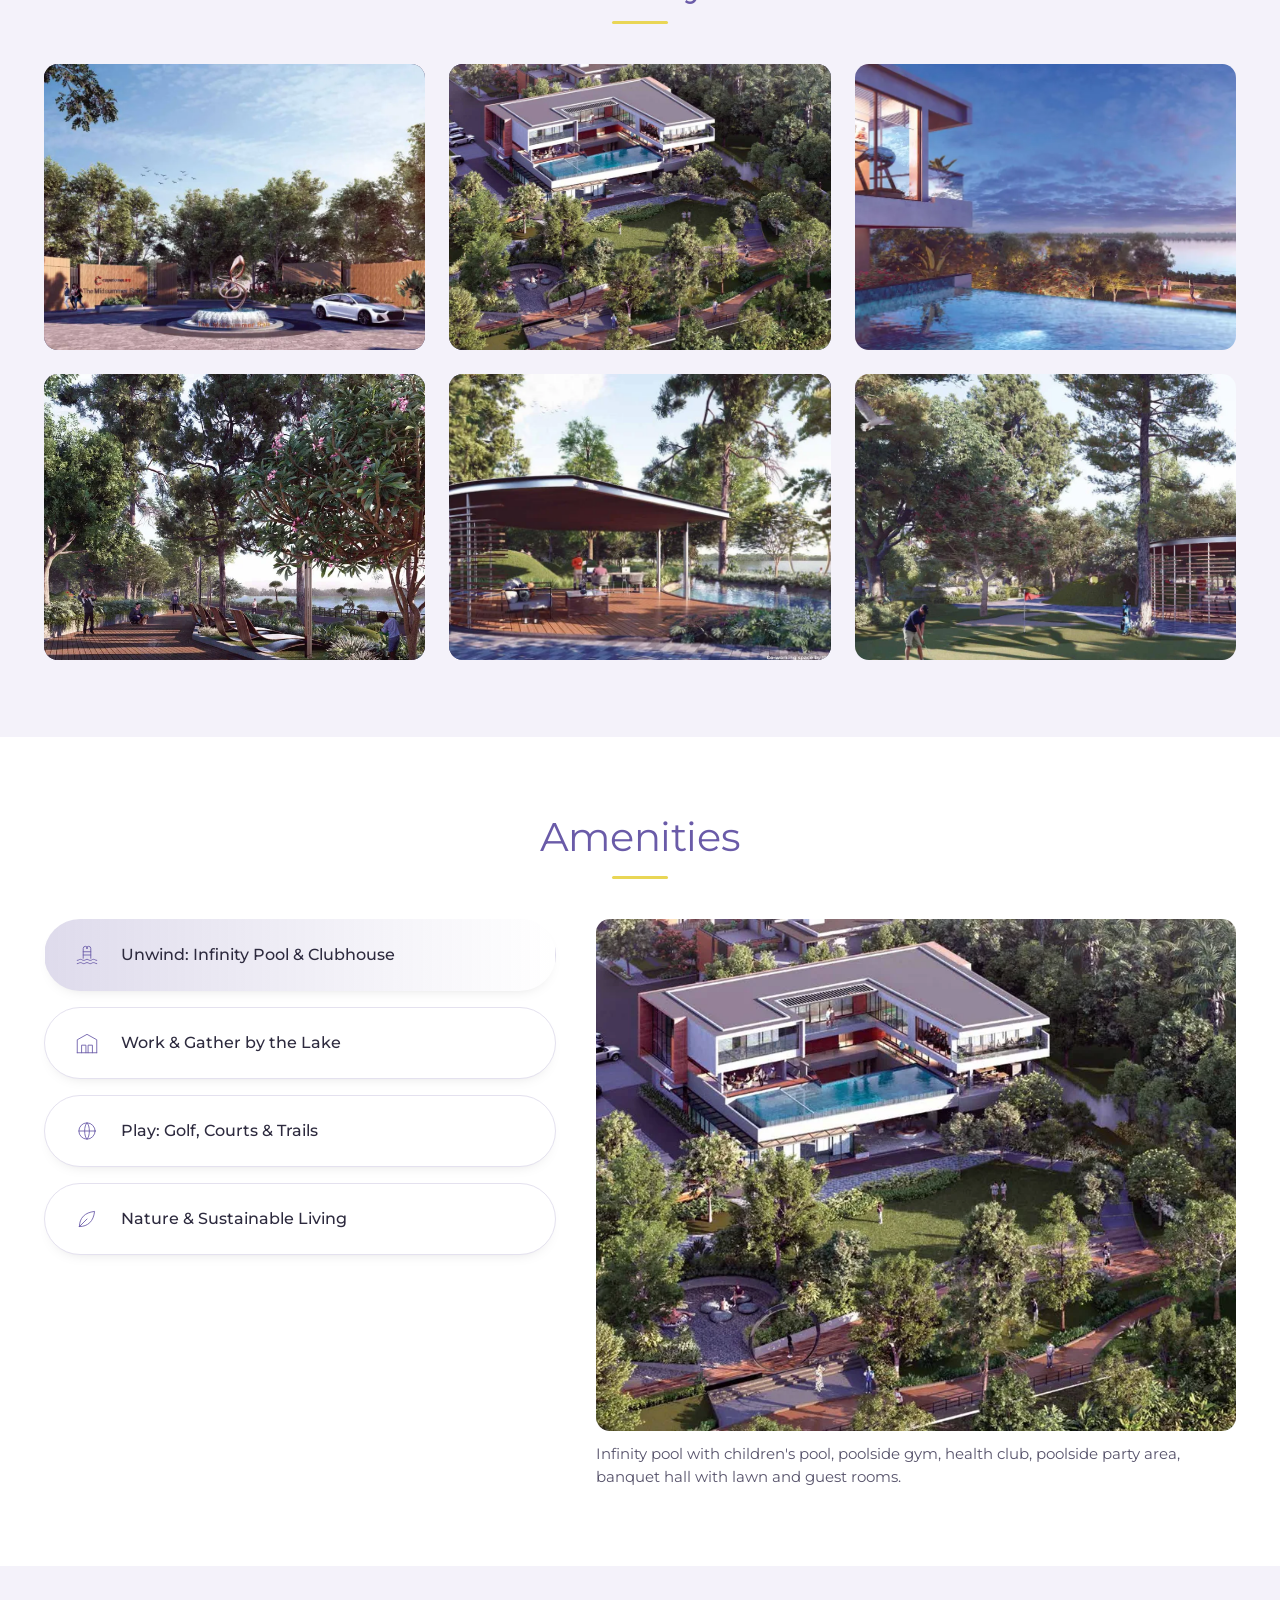
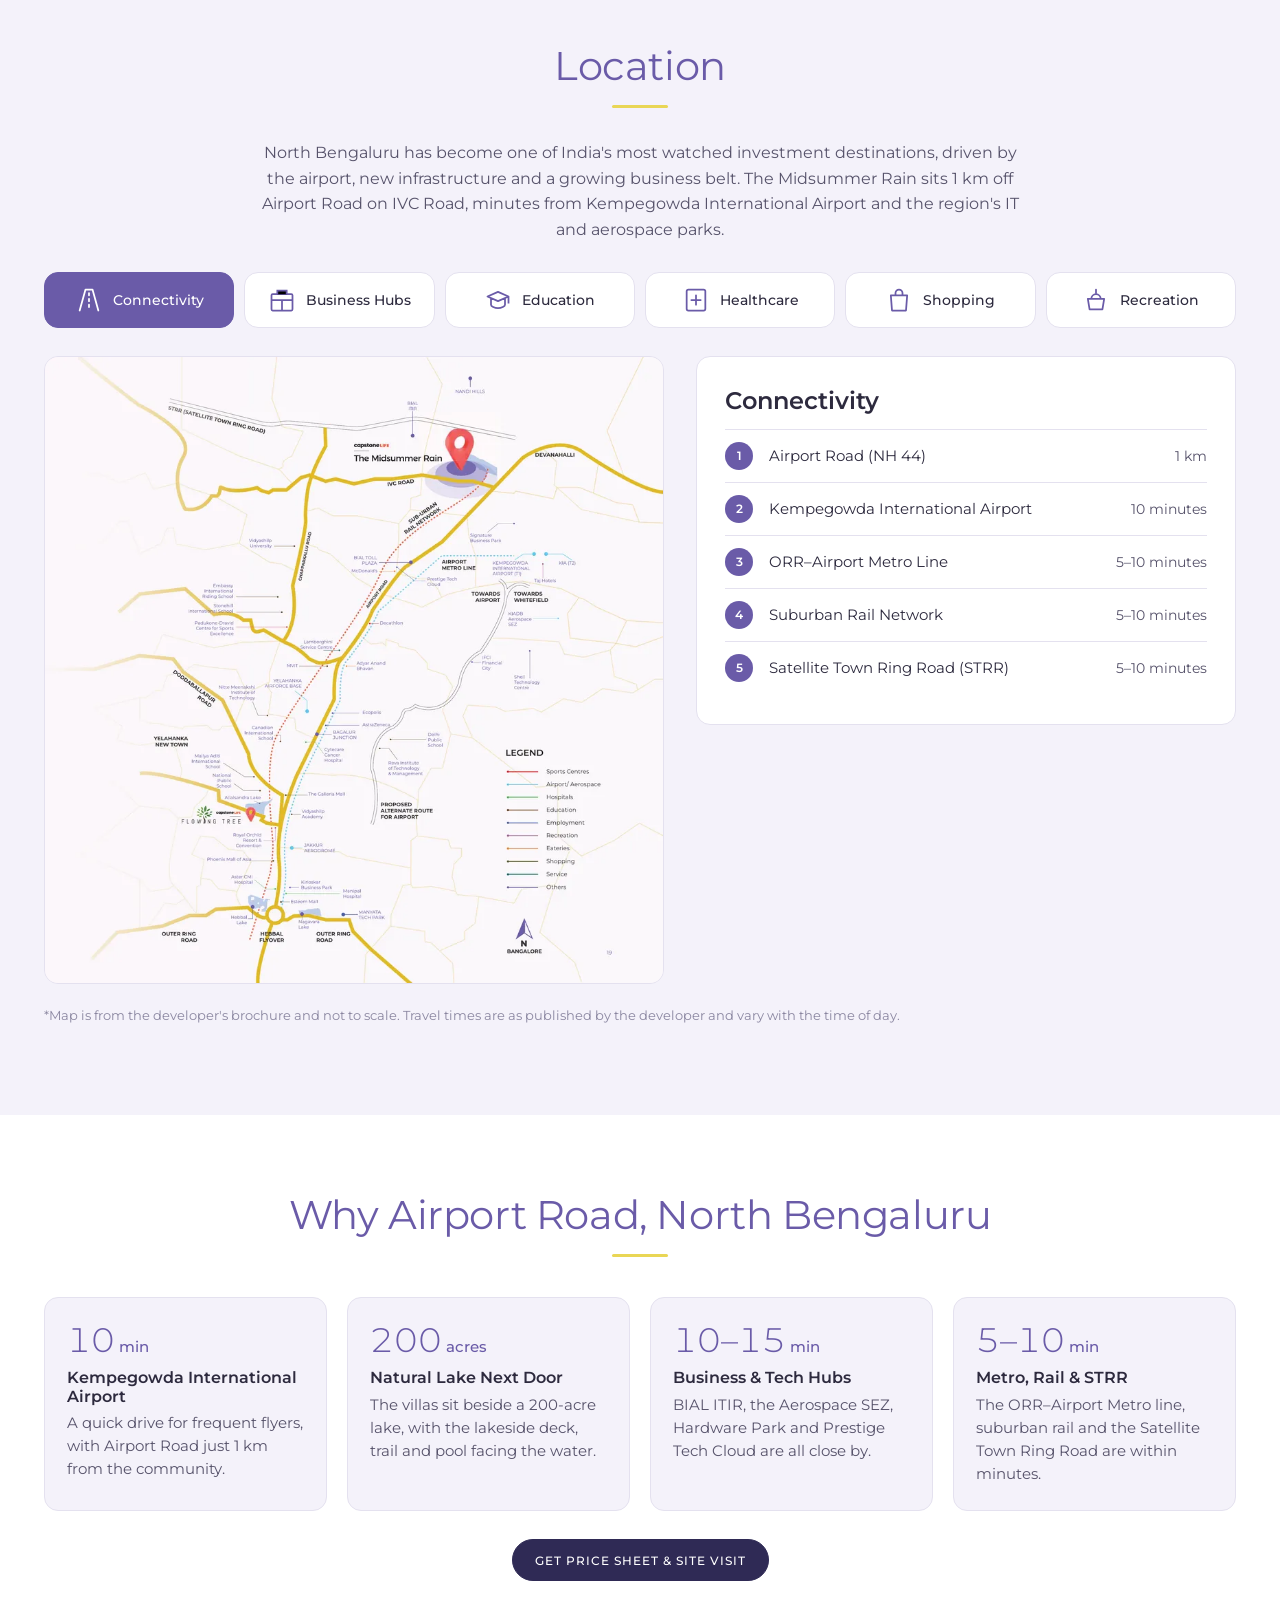
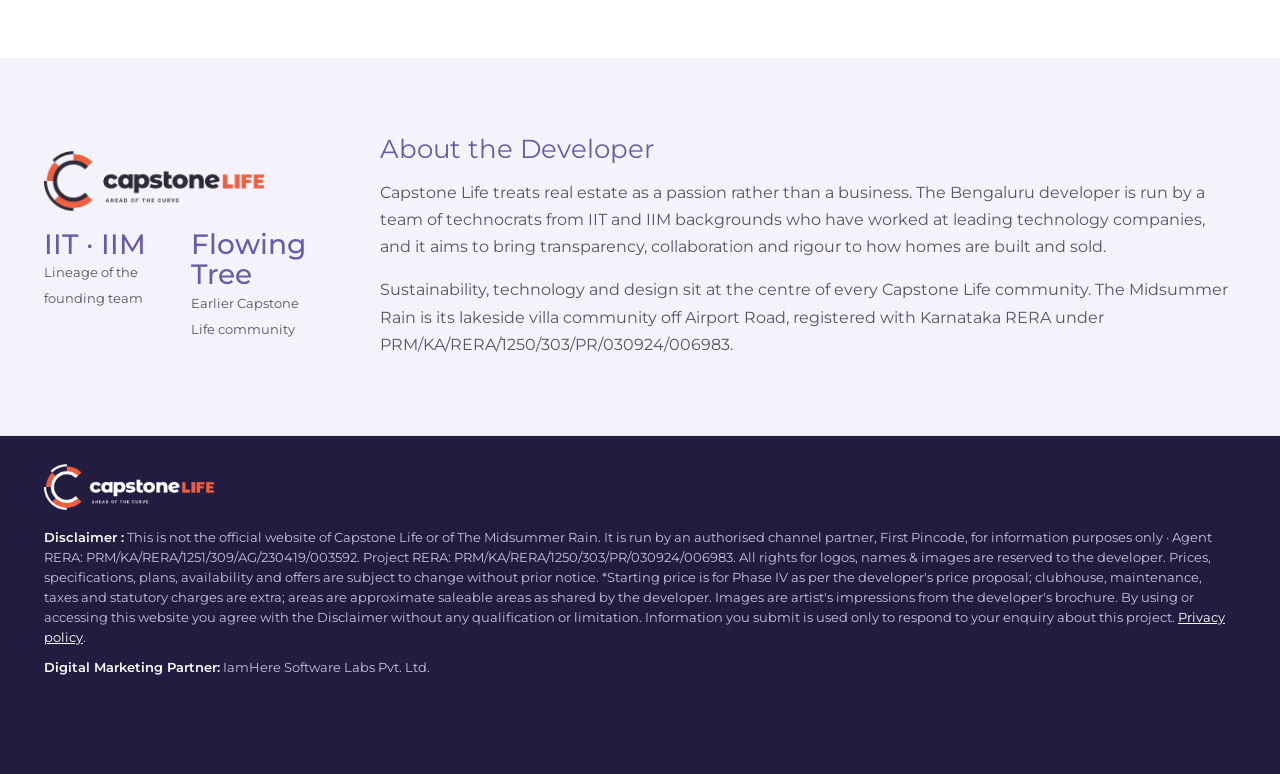
==== commit 7055bcca: "Hide real payment schedule behind the enquiry form - index.html: the locked table now holds placehol" ====
--- a/index.html
+++ b/index.html
@@ -216,12 +216,14 @@
     <div class="pay-sched">
       <h3 class="pay-title">Tentative Payment Schedule</h3>
       <p class="pay-lede">The price is paid in two parts, land and construction, each on its own milestones.</p>
-      <div class="pay-gate js-pay-gate"><div class="pay-wrap" inert aria-hidden="true"><table class="pay-table"><thead><tr><th scope="col">No.</th><th scope="col">Milestone</th><th scope="col">Land</th><th scope="col">Construction</th></tr></thead><tbody><tr><td>1</td><td>On booking</td><td>₹10 Lakhs</td><td></td></tr><tr><td>2</td><td>Land &amp; construction agreement (30 days from booking)</td><td>30%</td><td>10%</td></tr><tr><td>3</td><td>Land registration</td><td>70%</td><td></td></tr><tr><td>4</td><td>Footing</td><td></td><td>15%</td></tr><tr><td>5</td><td>Plinth beam</td><td></td><td>10%</td></tr><tr><td>6</td><td>Ground floor slab</td><td></td><td>10%</td></tr><tr><td>7</td><td>First floor slab</td><td></td><td>10%</td></tr><tr><td>8</td><td>Second floor slab</td><td></td><td>10%</td></tr><tr><td>9</td><td>Blockwork</td><td></td><td>10%</td></tr><tr><td>10</td><td>Plastering</td><td></td><td>10%</td></tr><tr><td>11</td><td>Start of finishing works</td><td></td><td>10%</td></tr><tr><td>12</td><td>Handover &amp; completion</td><td></td><td>5%</td></tr></tbody></table></div>
+      <div class="pay-gate js-pay-gate" role="button" tabindex="0" aria-label="Unlock the payment schedule" data-cta="payment_schedule_area">
+        <div class="pay-wrap" inert aria-hidden="true"><table class="pay-table"><thead><tr><th scope="col">No.</th><th scope="col">Milestone</th><th scope="col">Land</th><th scope="col">Construction</th></tr></thead><tbody><tr><td>1</td><td>Milestone ●●●●●●</td><td>●●%</td><td></td></tr><tr><td>2</td><td>Milestone ●●●●●●●●●●</td><td>●●%</td><td>●●%</td></tr><tr><td>3</td><td>Milestone ●●●●●●●</td><td>●●%</td><td></td></tr><tr><td>4</td><td>Milestone ●●●●</td><td></td><td>●●%</td></tr><tr><td>5</td><td>Milestone ●●●●●●</td><td></td><td>●●%</td></tr><tr><td>6</td><td>Milestone ●●●●●●●●</td><td></td><td>●●%</td></tr><tr><td>7</td><td>Milestone ●●●●●</td><td></td><td>●●%</td></tr><tr><td>8</td><td>Milestone ●●●●●●●</td><td></td><td>●●%</td></tr></tbody></table></div>
         <div class="pay-lock js-pay-lock">
           <svg aria-hidden="true" width="26" height="26"><use href="#i-lock"/></svg>
-          <p class="pay-lock-title">Payment schedule is locked</p>
-          <p class="pay-lock-text">Share your details to see the full milestone-wise plan for land and construction.</p>
-          <button class="btn js-open-enquiry" type="button" data-cta="payment_schedule_unlock" data-intent="payment_plan">Unlock Payment Plan</button>
+          <p class="pay-lock-title js-pay-lock-title">Payment schedule is locked</p>
+          <p class="pay-lock-text js-pay-lock-text">Share your details to see the full milestone-wise plan for land and construction.</p>
+          <button class="btn js-open-enquiry js-pay-btn" type="button" data-cta="payment_schedule_unlock" data-intent="payment_plan">Unlock Payment Plan</button>
+          <a class="btn js-pay-view" href="thank-you.html#payment-plan" data-cta="payment_schedule_view" hidden>View Payment Plan</a>
         </div>
       </div>
     </div>
--- a/assets/css/capstone.css
+++ b/assets/css/capstone.css
@@ -94,3 +94,31 @@
 .pay-gate.is-unlocked .pay-wrap { animation: payIn .5s ease; }
 @keyframes payIn { from { filter: blur(7px); opacity: .55; } to { filter: none; opacity: 1; } }
 @media (prefers-reduced-motion: reduce) { .pay-gate.is-unlocked .pay-wrap { animation: none; } }
+
+/* locked schedule on the main page is a tap target */
+.pay-gate:not(.is-unlocked) { cursor: pointer; }
+.pay-gate:focus-visible { outline: 2px solid var(--beige); outline-offset: 4px; border-radius: var(--radius); }
+
+/* payment plan on the thank-you page */
+.ty-plan { max-width: 860px; margin: clamp(28px, 4vw, 44px) auto 0; background: var(--white); border-radius: 16px; padding-block: clamp(24px, 4vw, 40px); padding-inline: clamp(16px, 4vw, 40px); scroll-margin-top: 90px; }
+.plan-prices { list-style: none; margin: 18px 0 22px; padding: 0; display: grid; grid-template-columns: repeat(auto-fit, minmax(220px, 1fr)); gap: 12px; }
+.plan-prices li { border: 1px solid var(--line); border-radius: var(--radius); padding: 16px 18px; display: grid; gap: 4px; }
+.plan-prices span { font-size: 12px; letter-spacing: .08em; text-transform: uppercase; color: var(--grey); font-weight: 600; }
+.plan-prices strong { font-size: 26px; font-weight: 500; color: var(--beige); font-variant-numeric: tabular-nums; }
+.plan-prices em { font-size: 13.5px; color: var(--grey-2); }
+.plan-notes { margin: 18px 0 0; padding-left: 18px; color: var(--grey-2); font-size: 13.5px; display: grid; gap: 4px; }
+.plan-locked { text-align: center; display: grid; justify-items: center; gap: 12px; padding: 12px 0 4px; color: var(--grey-2); }
+.plan-locked p { margin: 0; }
+.ty > .wrap { flex-direction: column; align-items: center; }
+.ty-plan { width: 100%; box-shadow: 0 30px 60px -40px rgba(0,0,0,.35); }
+
+/* small phones: fit all four schedule columns without sideways scrolling */
+@media (max-width: 480px) {
+  .pay-table th { font-size: 10.5px; letter-spacing: .02em; }
+  .pay-table th, .pay-table td { padding: 9px 7px; }
+  .pay-table td:first-child { width: 1.8em; }
+}
+@media (max-width: 400px) {
+  .ty-plan { padding-inline: 8px; }
+  .pay-table th, .pay-table td { padding: 9px 5px; }
+}
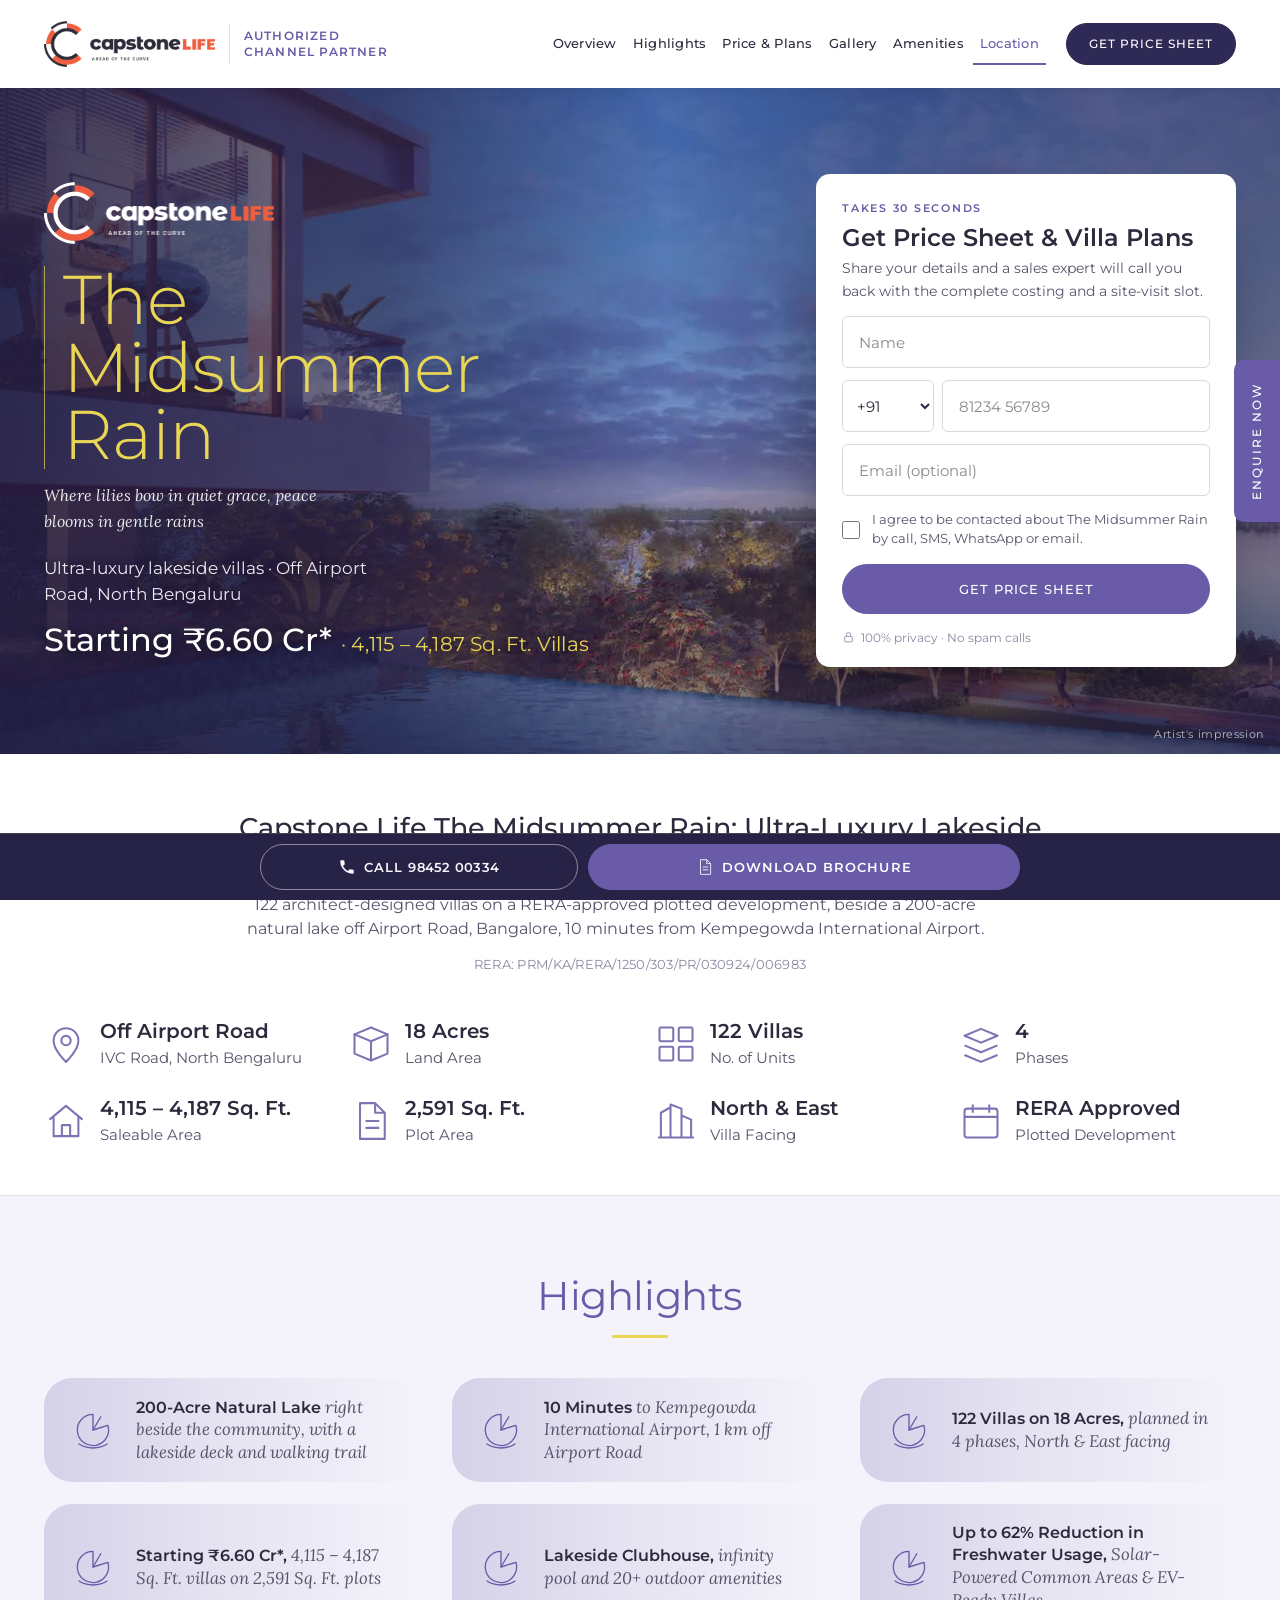
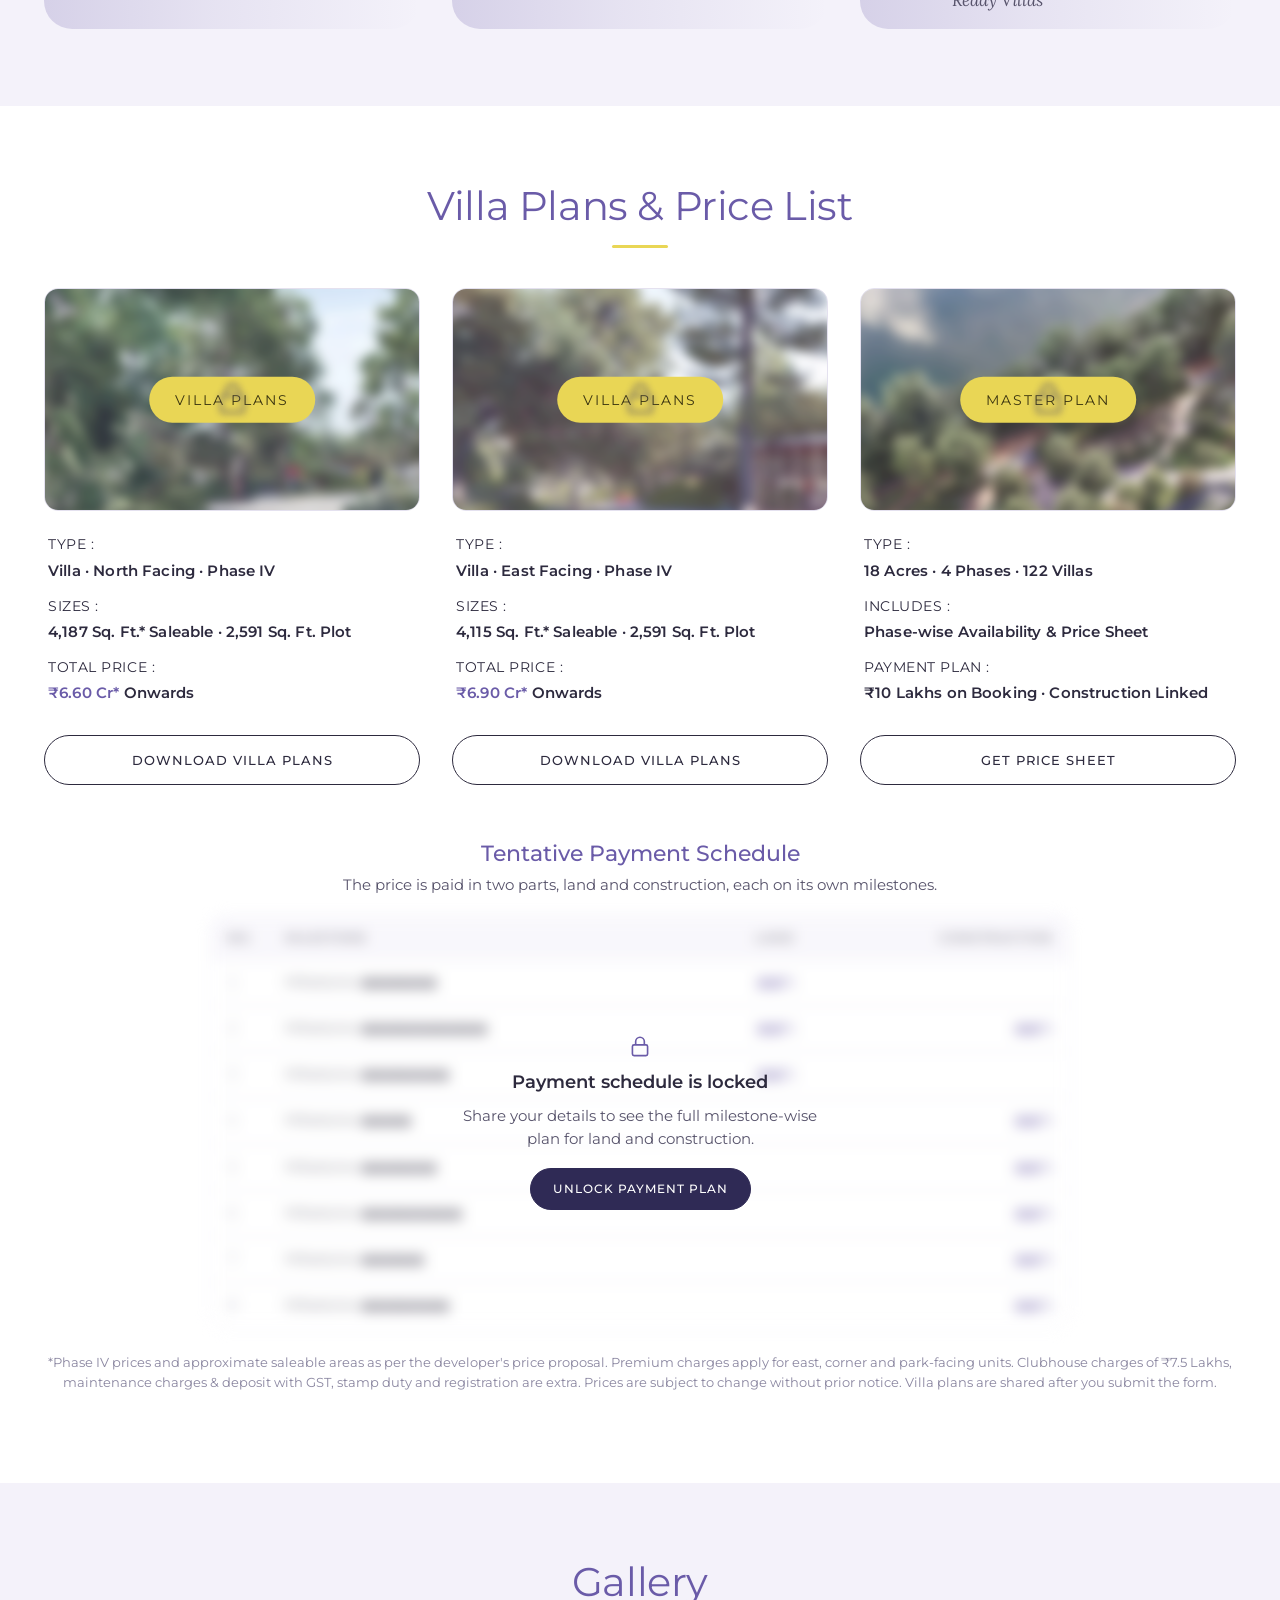
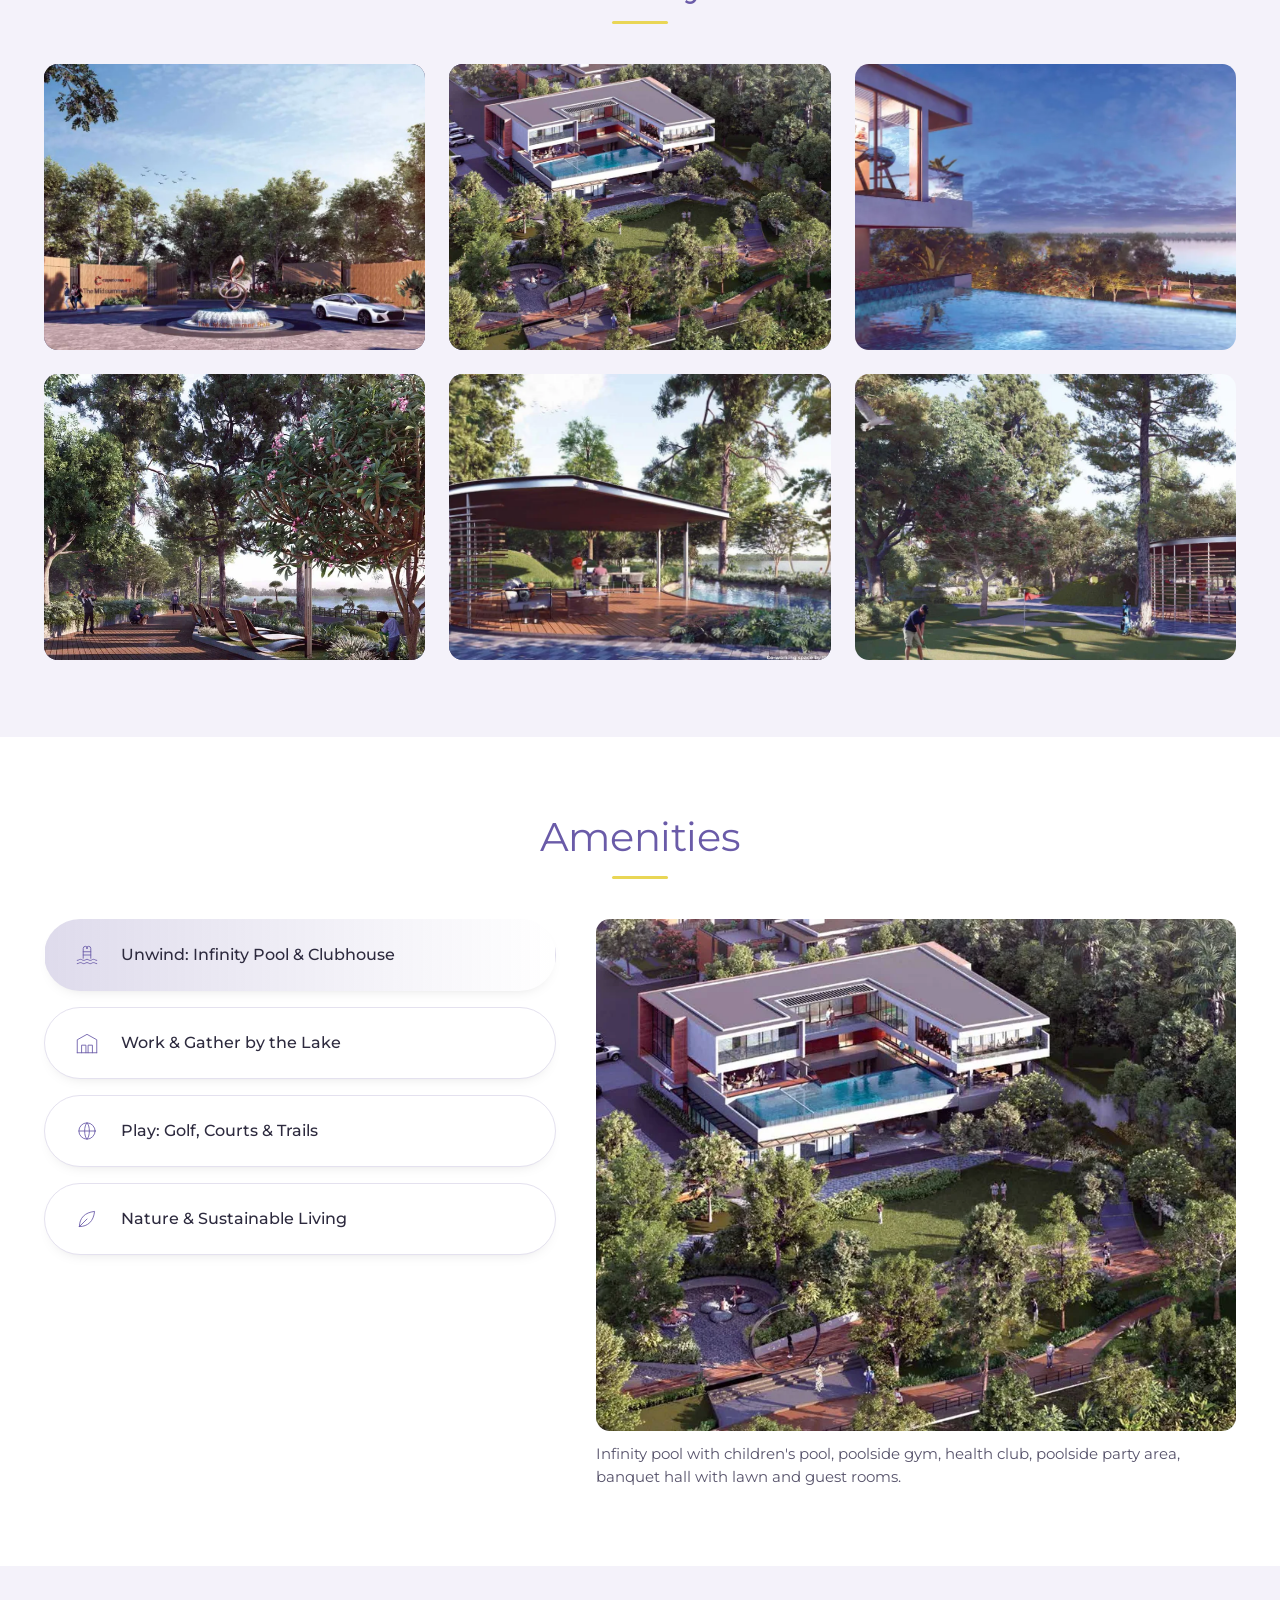
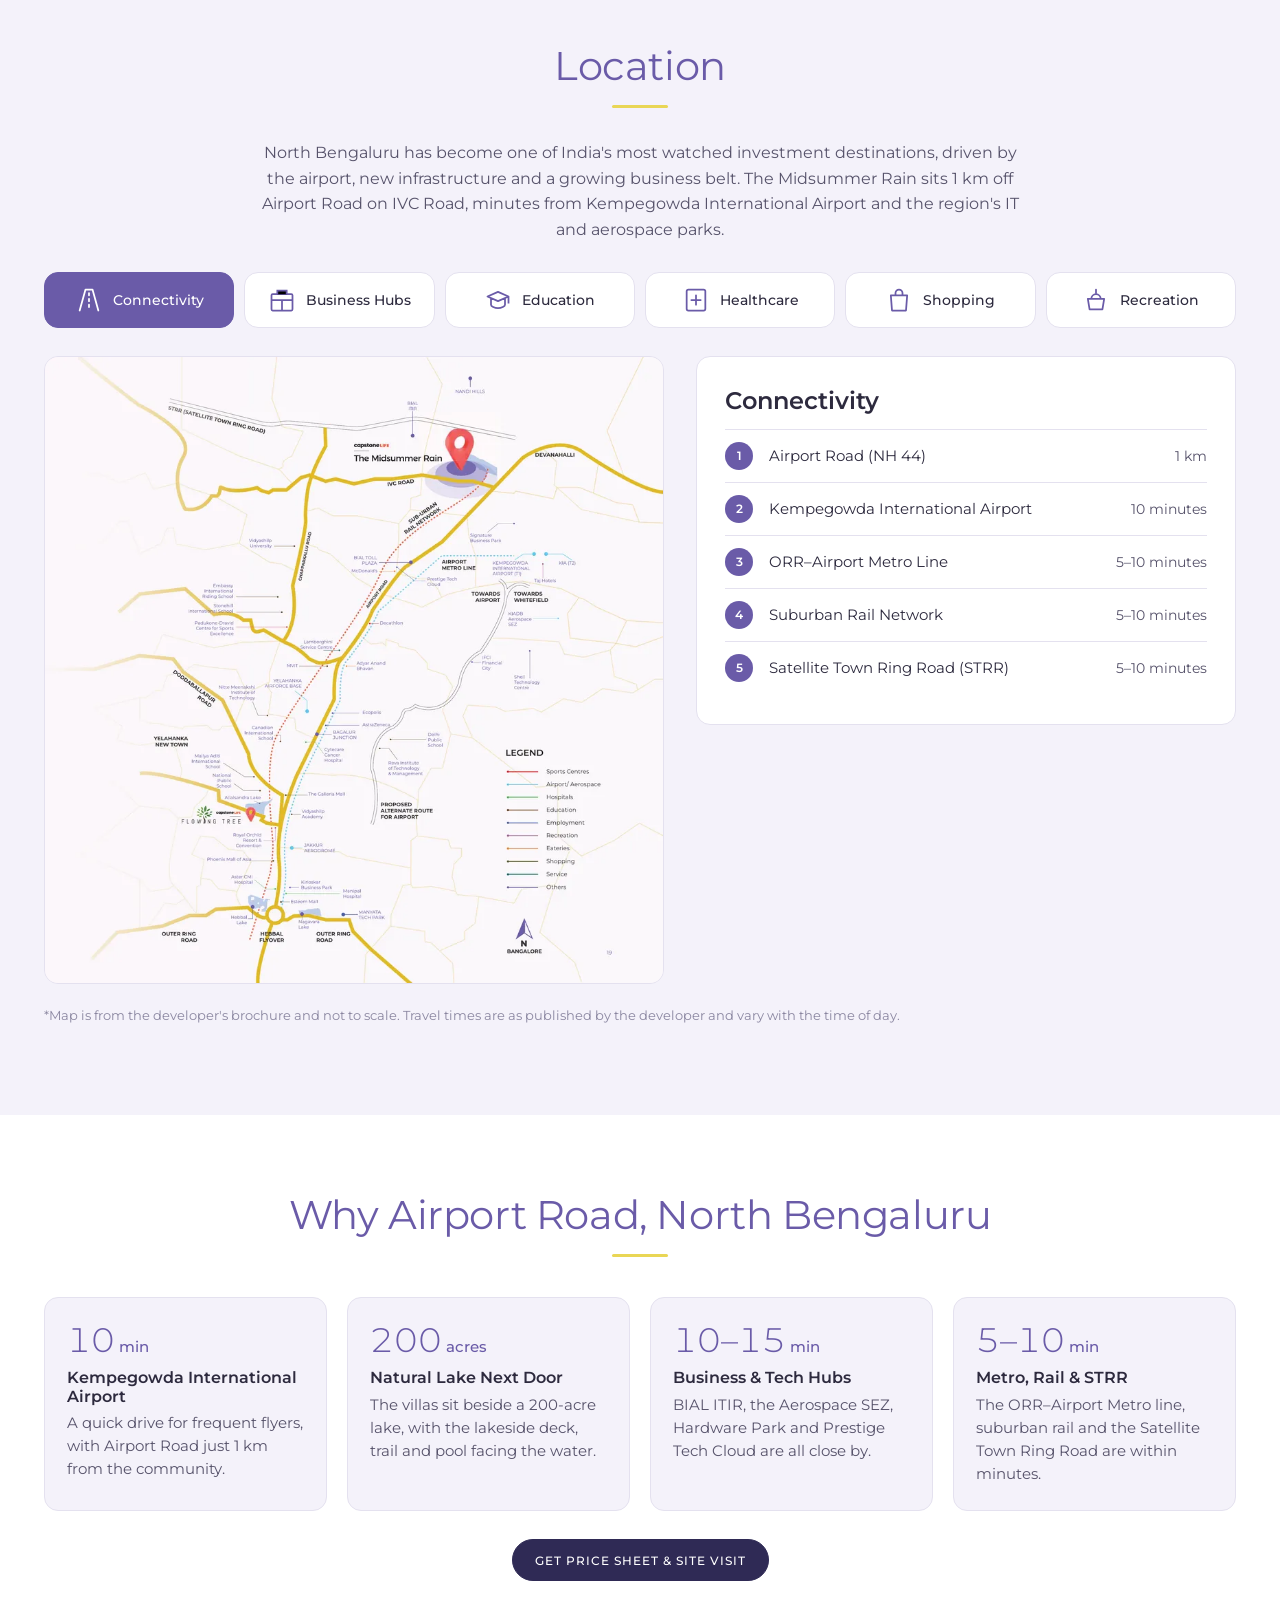
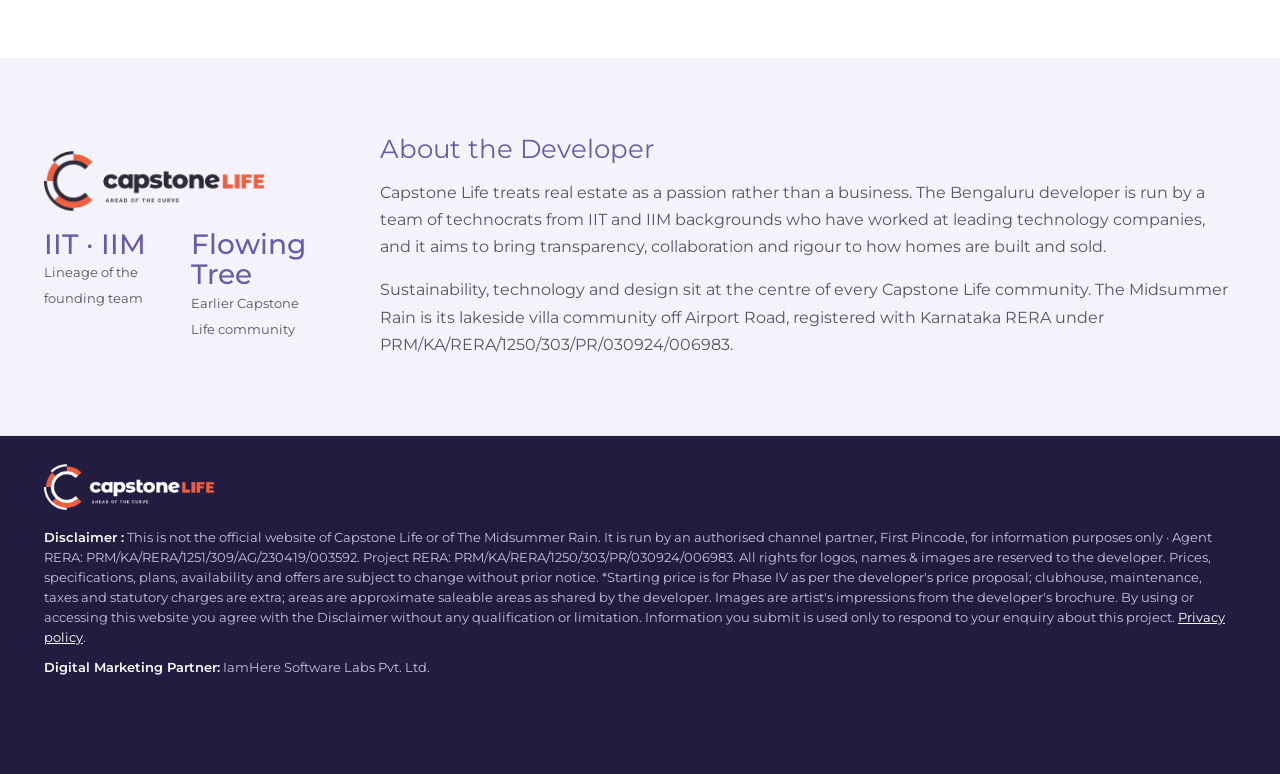
==== commit 751bc0da: "Drop partner name from the form consent line The consent line on the hero form and every popup now r" ====
--- a/index.html
+++ b/index.html
@@ -430,7 +430,7 @@
     </div>
     <label class="consent">
       <input type="checkbox" name="consent" required>
-      <span class="consent-text">I agree to be contacted about The Midsummer Rain by call, SMS, WhatsApp or email by <span class="js-consent-entity"></span>.</span>
+      <span class="consent-text">I agree to be contacted about The Midsummer Rain by call, SMS, WhatsApp or email.</span>
     </label>
     <p class="err" id="tpl-consent-err" aria-live="polite"></p>
     <button class="btn-outline btn-submit" type="submit">Submit</button>
